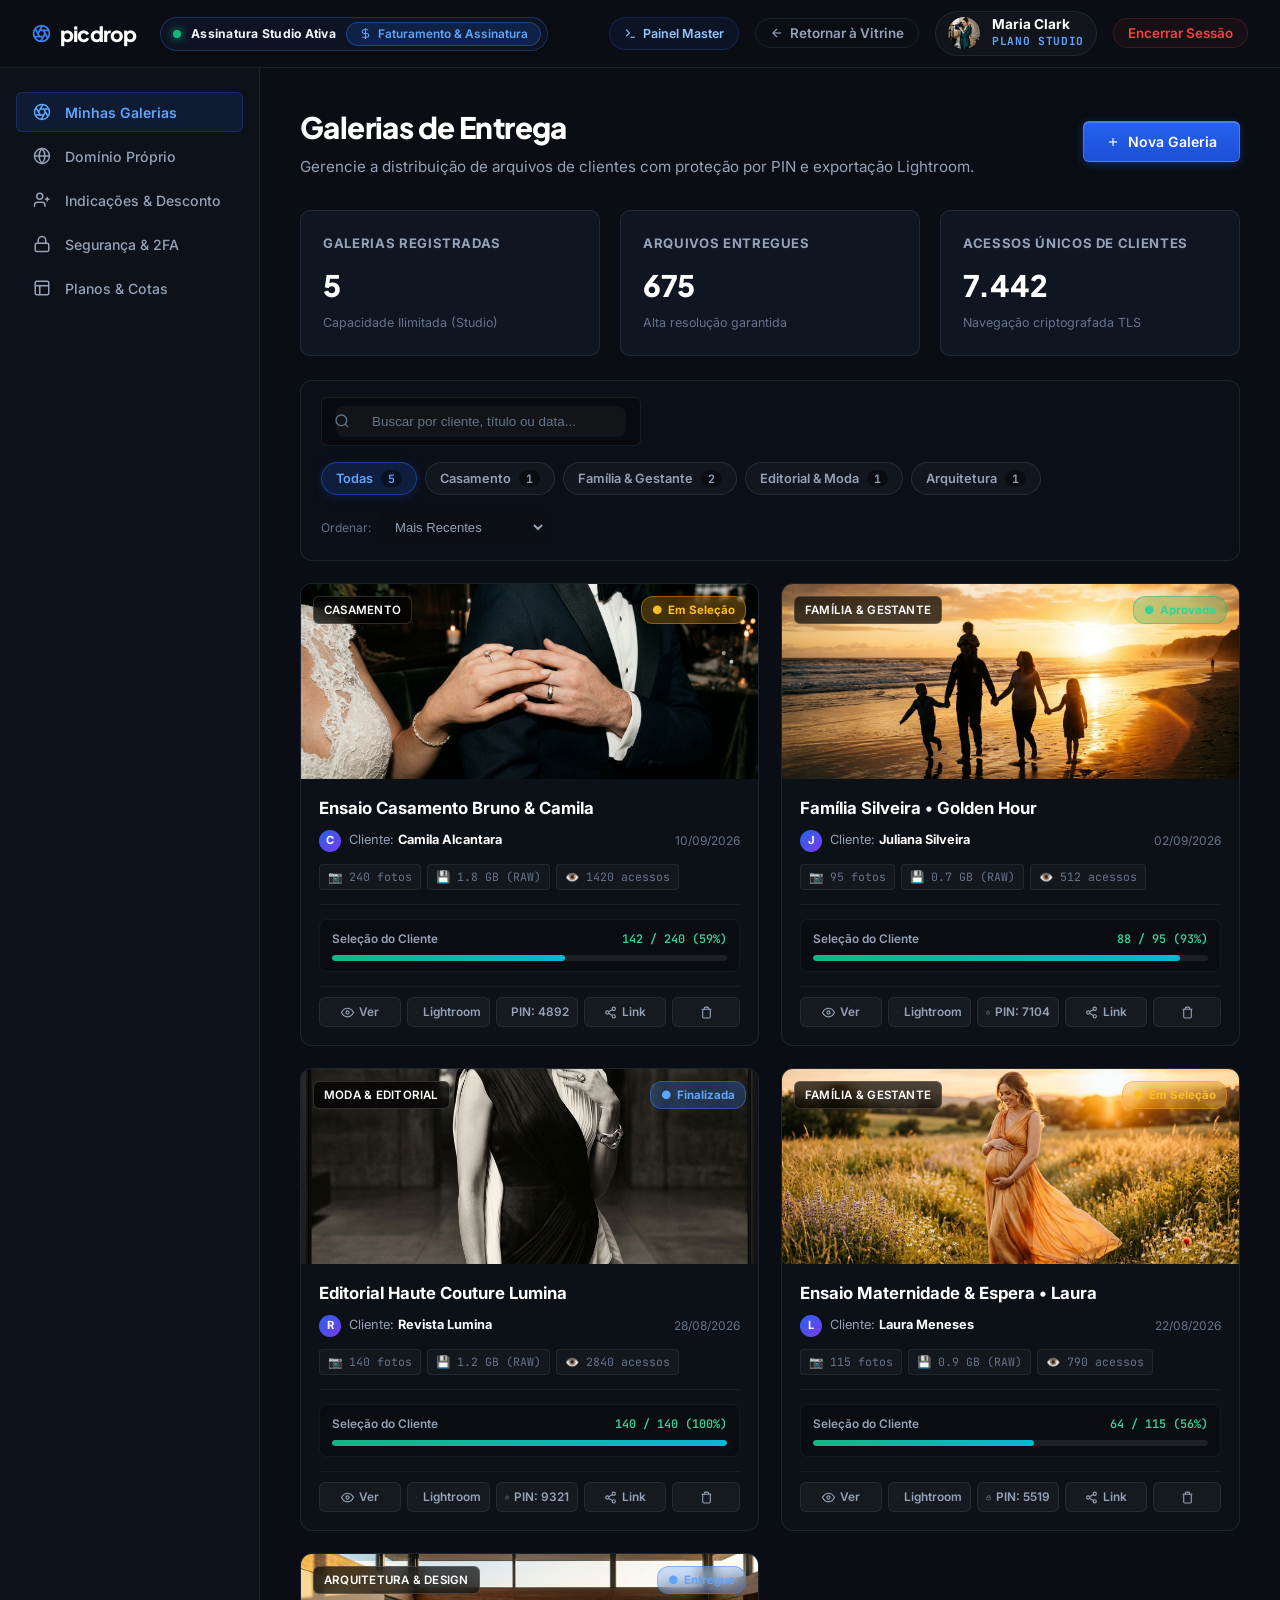
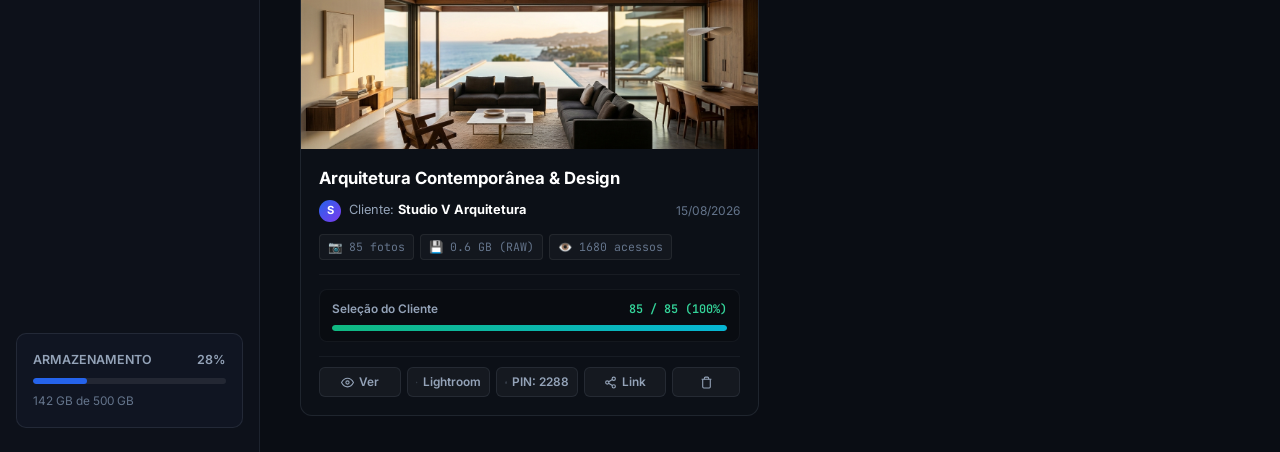
==== index.html @ 062eadd1 "feat: PicDrop SaaS - Plataforma de Entrega Fotográfica com Checkout e Faturamento" ====
<!DOCTYPE html>
<html lang="pt-BR">
<head>
  <meta charset="UTF-8" />
  <meta name="viewport" content="width=device-width, initial-scale=1.0" />
  <title>PicDrop — Plataforma Editorial para Fotógrafos Exigentes</title>
  <meta name="description" content="Infraestrutura digital de alto padrão para fotógrafos de casamento, moda, retrato e fine art. Galerias com entrega em alta definição e portfólio autoral." />
  
  <!-- CSS Stylesheets -->
  <link rel="stylesheet" href="css/style.css" />
  <link rel="stylesheet" href="css/dashboard.css" />
  <link rel="stylesheet" href="css/responsive.css" />
  
  <!-- App Isolation & Decoupling Script -->
  <script>
    if ('serviceWorker' in navigator) {
      navigator.serviceWorker.getRegistrations().then(function(regs) {
        for (var r of regs) r.unregister();
      });
    }
    if ('caches' in window) {
      caches.keys().then(function(keys) {
        for (var k of keys) caches.delete(k);
      });
    }
    try {
      for (var i = localStorage.length - 1; i >= 0; i--) {
        var key = localStorage.key(i);
        if (key && !key.startsWith('picdrop_')) {
          localStorage.removeItem(key);
        }
      }
    } catch(e) {}
  </script>
</head>
<body>

  <!-- ========================================================================
       1. LANDING PAGE VIEW
       ======================================================================== -->
  <div id="landing-view">

    <!-- Top Navigation -->
    <header class="site-header">
      <div class="header-container">
        <a href="#" class="brand-logo" id="header-brand-logo">
          <svg class="brand-logo-icon" viewBox="0 0 24 24" fill="none"><circle cx="12" cy="12" r="10"/><path d="m14.31 8 5.74 9.94M9.69 8h11.48M7.38 12l5.74-9.94M9.69 16 3.95 6.06M14.31 16H2.83M16.62 12l-5.74 9.94"/></svg>
          <span>picdrop</span>
        </a>

        <nav>
          <ul class="nav-links">
            <li><a href="#portfolio" class="nav-link">Portfólio</a></li>
            <li><a href="#galerias" class="nav-link">Galerias</a></li>
            <li><a href="#planos" class="nav-link">Planos & Assinaturas</a></li>
            <li><a href="#faq" class="nav-link">Suporte & FAQ</a></li>
          </ul>
        </nav>

        <div class="header-actions">
          <a href="showcase.html" class="btn-cta-secondary" style="font-size:0.82rem; padding:7px 14px;">
            Showcase Executivo
          </a>
          <button class="btn-cta-primary" id="btn-nav-go-dash" style="font-size:0.82rem; padding:8px 16px; display:inline-flex; align-items:center; gap:6px;">
            <svg width="14" height="14" viewBox="0 0 24 24" fill="none" stroke="currentColor" stroke-width="2"><circle cx="12" cy="12" r="10"/><path d="m14.31 8 5.74 9.94M9.69 8h11.48M7.38 12l5.74-9.94M9.69 16 3.95 6.06M14.31 16H2.83M16.62 12l-5.74 9.94"/></svg>
            <span>Minhas Galerias</span>
          </button>
          <button class="btn-login-nav btn-trigger-login" id="btn-nav-login">
            <span>Acessar Conta</span>
            <svg width="14" height="14" viewBox="0 0 24 24" fill="none" stroke="currentColor" stroke-width="2"><line x1="5" y1="12" x2="19" y2="12"/><polyline points="12 5 19 12 12 19"/></svg>
          </button>
        </div>

      </div>
    </header>

    <main>
      <!-- HERO SECTION -->
      <section class="hero-section">
        <div class="container">
          <div class="hero-grid">
            <div class="hero-content">
              <h1 class="hero-title">
                GALERIAS DE CLIENTES PARA FOTÓGRAFOS EXIGENTES
              </h1>

              <p class="hero-subtitle">
                Apresente seus ensaios e produções com sofisticação editorial. Entrega de imagens sem perda de resolução, seleção instantânea e privacidade rigorosa.
              </p>
              <div class="hero-actions">
                <button class="btn-cta-primary btn-trigger-register" data-plan="free">
                  <span>Criar Conta Gratuita</span>
                  <svg width="14" height="14" viewBox="0 0 24 24" fill="none" stroke="currentColor" stroke-width="2"><line x1="5" y1="12" x2="19" y2="12"/><polyline points="12 5 19 12 12 19"/></svg>
                </button>
                <a href="showcase.html" class="btn-cta-secondary">
                  <span>Explorar Recursos</span>
                </a>
              </div>
            </div>

            <div class="hero-mockup-wrapper">
              <div class="hero-mockup-card">
                <img src="assets/images/editorial_cover.jpg" alt="Portfólio Editorial Fine Art" class="hero-mockup-image" />
                <div class="hero-photographer-badge">
                  <span class="badge-name">MARIA CLARK</span>
                  <span class="badge-tagline">ATELIER • GALERIA EDITORIAL</span>
                </div>
              </div>
            </div>
          </div>
        </div>
      </section>

      <!-- PORTFÓLIO ELEGANTE -->
      <section class="section-split-showcase" id="portfolio">
        <div class="container">
          <div class="split-grid">
            <div>
              <h2 class="split-title">PORTFÓLIO ELEGANTE</h2>
              <p class="split-text">
                Construído para fotógrafos que exigem autoridade imediata. Vitrines personalizadas sem necessidade de linhas de código ou configurações técnicas complexas.
              </p>
              <button class="btn-cta-primary btn-trigger-register" data-plan="free">
                <span>Começar Agora</span>
                <svg width="14" height="14" viewBox="0 0 24 24" fill="none" stroke="currentColor" stroke-width="2"><line x1="5" y1="12" x2="19" y2="12"/><polyline points="12 5 19 12 12 19"/></svg>
              </button>

              <ul class="feature-checklist">
                <li class="feature-check-item">
                  <svg class="check-icon-svg" viewBox="0 0 24 24" fill="none"><polyline points="20 6 9 17 4 12"/></svg>
                  <span>Arquitetura visual limpa e focada no impacto da fotografia</span>
                </li>
                <li class="feature-check-item">
                  <svg class="check-icon-svg" viewBox="0 0 24 24" fill="none"><polyline points="20 6 9 17 4 12"/></svg>
                  <span>Calibração precisa de cores em telas de alta densidade (Retina/OLED)</span>
                </li>
                <li class="feature-check-item">
                  <svg class="check-icon-svg" viewBox="0 0 24 24" fill="none"><polyline points="20 6 9 17 4 12"/></svg>
                  <span>Publicação imediata em domínio próprio (.com.br / .com)</span>
                </li>
                <li class="feature-check-item">
                  <svg class="check-icon-svg" viewBox="0 0 24 24" fill="none"><polyline points="20 6 9 17 4 12"/></svg>
                  <span>Controle total sobre quais ensaios compõem a vitrine pública</span>
                </li>
              </ul>
            </div>

            <div>
              <div class="split-media-card">
                <img src="assets/images/portfolio_camera.jpg" alt="Fotógrafo com equipamento profissional" />
              </div>
            </div>
          </div>
        </div>
      </section>

      <!-- GALERIAS DE CLIENTES -->
      <section class="section-split-showcase" id="galerias" style="padding: 72px 0 40px 0;">
        <div class="container">
          <div style="display:flex; justify-content:space-between; align-items:flex-end; margin-bottom:28px; flex-wrap:wrap; gap:16px;">
            <div>
              <h2 class="split-title" style="margin-bottom:6px;">GALERIAS INTERATIVAS DE ENTREGA</h2>

              <p class="split-text" style="max-width:680px; margin-bottom:0;">
                Seus clientes selecionam com 1 clique, aprovam fotos para o álbum e baixam com proteção por PIN criptografado. Clique em qualquer ensaio abaixo para testar a vitrine real:
              </p>
            </div>
            <div style="display:flex; gap:12px;">
              <button type="button" class="btn-cta-primary" onclick="document.getElementById('btn-nav-go-dash')?.click();" style="padding:10px 20px;">
                <span>Gerenciar Minhas Galerias</span>
                <svg width="14" height="14" viewBox="0 0 24 24" fill="none" stroke="currentColor" stroke-width="2"><polyline points="9 18 15 12 9 6"/></svg>
              </button>
            </div>
          </div>

          <!-- INTERACTIVE LIVE GALLERIES SHOWCASE -->
          <div class="galleries-grid-display" id="landing-galleries-grid">
            <!-- Rendered dynamically by GalleriesModule -->
          </div>
        </div>
      </section>


      <!-- PICDROP. MUITO MAIS QUE UMA PLATAFORMA -->
      <section class="section-platform-grid">
        <div class="container">
          <div style="text-align:center; margin-bottom:50px;">
            <h2 style="font-family:var(--font-display); font-size:2.2rem; font-weight:800; text-transform:uppercase; letter-spacing:-0.03em; color:#fff;">
              PICDROP. MUITO MAIS QUE UMA PLATAFORMA
            </h2>
            <p style="font-size:1.05rem; color:var(--text-muted); margin-top:8px;">
              Projetado sob medida para as demandas reais de estúdios e fotógrafos independentes
            </p>
          </div>

          <div class="platform-cards-grid">
            <!-- 1 -->
            <div class="platform-feature-card">
              <svg class="feature-icon-svg" viewBox="0 0 24 24" fill="none"><polyline points="13 2 3 14 12 14 11 22 21 10 12 10 13 2"/></svg>
              <h3 class="feature-card-title">SELEÇÃO SIMPLES E RÁPIDA</h3>
              <p class="feature-card-desc">
                Permita que o cliente favorite e aprove as fotos do ensaio com apenas um clique, sem planilhas ou trocas intermináveis de mensagens.
              </p>
            </div>

            <!-- 2 -->
            <div class="platform-feature-card">
              <svg class="feature-icon-svg" viewBox="0 0 24 24" fill="none"><rect x="3" y="3" width="18" height="18" rx="2"/><circle cx="8.5" cy="8.5" r="1.5"/><polyline points="21 15 16 10 5 21"/></svg>
              <h3 class="feature-card-title">DOWNLOAD EM ALTA DEFINIÇÃO</h3>
              <p class="feature-card-desc">
                Entrega final com arquivos originais de alta fidelidade, garantindo a nitidez exata capturada pelo sensor da sua câmera.
              </p>
            </div>

            <!-- 3 -->
            <div class="platform-feature-card">
              <svg class="feature-icon-svg" viewBox="0 0 24 24" fill="none"><rect x="3" y="11" width="18" height="11" rx="2" ry="2"/><path d="M7 11V7a5 5 0 0 1 10 0v4"/></svg>
              <h3 class="feature-card-title">ACESSO PRIVADO POR SENHA</h3>
              <p class="feature-card-desc">
                Galerias criptografadas e protegidas individualmente por PIN, assegurando privacidade jurídica e sigilo contratual.
              </p>
            </div>

            <!-- 4 -->
            <div class="platform-feature-card">
              <svg class="feature-icon-svg" viewBox="0 0 24 24" fill="none"><path d="M20 21v-2a4 4 0 0 0-4-4H8a4 4 0 0 0-4 4v2"/><circle cx="12" cy="7" r="4"/></svg>
              <h3 class="feature-card-title">PERFIL PROFISSIONAL EXCLUSIVO</h3>
              <p class="feature-card-desc">
                Sua marca em destaque com logotipo, biografia, links contratuais e botões de contato integrados à experiência de entrega.
              </p>
            </div>

            <!-- 5 -->
            <div class="platform-feature-card">
              <svg class="feature-icon-svg" viewBox="0 0 24 24" fill="none"><rect x="5" y="2" width="14" height="20" rx="2" ry="2"/><line x1="12" y1="18" x2="12.01" y2="18"/></svg>
              <h3 class="feature-card-title">EXPERIÊNCIA 100% RESPONSIVA</h3>
              <p class="feature-card-desc">
                Fluidez absoluta no iPhone, Android, iPad e computadores desktop. Os noivos e clientes navegam sem engasgos ou travamentos.
              </p>
            </div>

            <!-- 6 -->
            <div class="platform-feature-card">
              <svg class="feature-icon-svg" viewBox="0 0 24 24" fill="none"><polygon points="12 2 2 7 12 12 22 7 12 2"/><polyline points="2 17 12 22 22 17"/><polyline points="2 12 12 17 22 12"/></svg>
              <h3 class="feature-card-title">ENTREGA ÁGIL E SEM LIMITES</h3>
              <p class="feature-card-desc">
                Publique ensaios inteiros em minutos e compartilhe um link elegante, eliminando a dependência de pendrives ou links frios de nuvem.
              </p>
            </div>
          </div>
        </div>
      </section>

      <!-- POR QUE NÓS -->
      <section class="section-why-us">
        <div class="container">
          <div class="why-us-card">
            <div>
              <div class="why-us-badge">POSICIONAMENTO DE MERCADO</div>
              <h2 class="why-us-heading">MAIOR VALOR PERCEBIDO PELO CLIENTE</h2>
              <p class="why-us-text">
                Substitua links genéricos e despersonalizados por uma galeria editorial que valida o valor do seu trabalho e justifica orçamentos mais elevados.
              </p>
            </div>
            <div class="why-us-arrow-btn">
              <svg width="20" height="20" viewBox="0 0 24 24" fill="none" stroke="currentColor" stroke-width="2"><polyline points="9 18 15 12 9 6"/></svg>
            </div>
          </div>
        </div>
      </section>

      <!-- QUEM ESTÁ CONOSCO? -->
      <section class="section-testimonials">
        <div class="container">
          <div style="text-align:center; margin-bottom:48px;">
            <h2 style="font-family:var(--font-display); font-size:2.1rem; font-weight:800; text-transform:uppercase; letter-spacing:-0.03em; color:#fff;">
              QUEM ESTÁ CONOSCO?
            </h2>
          </div>

          <div class="testimonials-grid">
            <div class="photographer-card">
              <div class="photographer-avatar-wrap">
                <img src="assets/images/matheus_dahsan.jpg" alt="Fotógrafo Matheus Dahsan" />
              </div>
              <h3 class="photographer-name">MATHEUS DAHSAN</h3>
              <p class="photographer-quote">
                "A PicDrop profissionalizou a entrega dos meus trabalhos. A aprovação de fotos pelos noivos se tornou 10 vezes mais rápida e sem ruídos contratuais."
              </p>
            </div>

            <div class="photographer-card">
              <div class="photographer-avatar-wrap">
                <img src="assets/images/roberto_melo.jpg" alt="Fotógrafo Roberto Melo" />
              </div>
              <h3 class="photographer-name">ROBERTO MELO</h3>
              <p class="photographer-quote">
                "O design minimalista valoriza cada detalhe das minhas fotografias autorais. A percepção de valor dos meus clientes subiu imediatamente."
              </p>
            </div>
          </div>
        </div>
      </section>

      <!-- CAROUSEL: GALERIAS PARA TODO FOTÓGRAFO -->
      <section class="section-carousel-categories">
        <div class="container">
          <div style="text-align:center;">
            <h2 style="font-family:var(--font-display); font-size:2.1rem; font-weight:800; text-transform:uppercase; letter-spacing:-0.03em; color:#fff;">
              GALERIAS DE CLIENTES PARA TODO FOTÓGRAFO
            </h2>
          </div>

          <div class="carousel-container">
            <div class="carousel-display-card">
              <img id="carousel-slide-img" src="assets/images/family_sunset.jpg" alt="Família & Gestantes" />
              <div class="carousel-caption-overlay">
                <div class="carousel-category-title" id="carousel-slide-title">FAMÍLIA & GESTANTES</div>
              </div>
            </div>

            <div class="carousel-controls">
              <button class="carousel-arrow-btn" id="carousel-btn-prev" aria-label="Anterior">
                <svg width="18" height="18" viewBox="0 0 24 24" fill="none" stroke="currentColor" stroke-width="2"><polyline points="15 18 9 12 15 6"/></svg>
              </button>
              <span class="carousel-counter" id="carousel-counter-text">1/7</span>
              <button class="carousel-arrow-btn" id="carousel-btn-next" aria-label="Próximo">
                <svg width="18" height="18" viewBox="0 0 24 24" fill="none" stroke="currentColor" stroke-width="2"><polyline points="9 18 15 12 9 6"/></svg>
              </button>
            </div>
          </div>
        </div>
      </section>

      <!-- PLANOS & PREÇOS -->
      <section class="section-pricing" id="planos">
        <div class="container">
          <div style="text-align:center; margin-bottom:40px;">
            <h2 style="font-family:var(--font-display); font-size:2.2rem; font-weight:800; letter-spacing:-0.03em; text-transform:uppercase; color:#fff;">
              PLANOS & ASSINATURAS
            </h2>
            <p style="font-size:1rem; color:var(--text-muted); margin-top:8px;">
              Desconto de 35% na liquidação anual. Opções flexíveis para fotógrafos e estúdios consolidados.
            </p>
          </div>

          <div class="pricing-billing-switch-wrapper">
            <div class="billing-toggle-container">
              <button class="billing-toggle-btn active" id="btn-billing-monthly">Mensalidade Regular</button>
              <button class="billing-toggle-btn" id="btn-billing-yearly">Anual (-35%)</button>
            </div>
          </div>

          <div class="pricing-cards-grid">
            <!-- FREE -->
            <div class="pricing-card">
              <div class="pricing-plan-title">GALERIAS GRATUITAS</div>
              <div class="pricing-plan-price-row">
                <div class="price-amount">R$ 0</div>
              </div>

              <ul class="pricing-features-list">
                <li class="pricing-feature-item">
                  <svg class="check-icon-svg" viewBox="0 0 24 24" fill="none"><polyline points="20 6 9 17 4 12"/></svg>
                  <span>Até 5 galerias ativas</span>
                </li>
                <li class="pricing-feature-item">
                  <svg class="check-icon-svg" viewBox="0 0 24 24" fill="none"><polyline points="20 6 9 17 4 12"/></svg>
                  <span>5 GB de armazenamento em nuvem</span>
                </li>
                <li class="pricing-feature-item">
                  <svg class="check-icon-svg" viewBox="0 0 24 24" fill="none"><polyline points="20 6 9 17 4 12"/></svg>
                  <span>Entrega de fotos e vídeos</span>
                </li>
                <li class="pricing-feature-item">
                  <svg class="check-icon-svg" viewBox="0 0 24 24" fill="none"><polyline points="20 6 9 17 4 12"/></svg>
                  <span>Seleção de favoritos pelos clientes</span>
                </li>
              </ul>

              <button class="btn-pricing-action btn-trigger-register" data-plan="free">
                Ativar Conta Gratuita
              </button>
            </div>

            <!-- PRO -->
            <div class="pricing-card featured">
              <div class="pricing-pill-badge">MAIS POPULAR</div>
              <div class="pricing-plan-title">GALERIAS PRO</div>
              <div class="pricing-plan-price-row">
                <span class="price-currency">R$</span>
                <span class="price-amount" id="price-val-pro">54,90</span>
                <span class="price-period" id="period-val-pro">/ mês</span>
              </div>

              <ul class="pricing-features-list">
                <li class="pricing-feature-item">
                  <svg class="check-icon-svg" viewBox="0 0 24 24" fill="none"><polyline points="20 6 9 17 4 12"/></svg>
                  <span>100 GB de armazenamento de alta velocidade</span>
                </li>
                <li class="pricing-feature-item">
                  <svg class="check-icon-svg" viewBox="0 0 24 24" fill="none"><polyline points="20 6 9 17 4 12"/></svg>
                  <span>Galerias de clientes ilimitadas</span>
                </li>
                <li class="pricing-feature-item">
                  <svg class="check-icon-svg" viewBox="0 0 24 24" fill="none"><polyline points="20 6 9 17 4 12"/></svg>
                  <span>Exportação para Lightroom & PIN seguro</span>
                </li>
                <li class="pricing-feature-item">
                  <svg class="check-icon-svg" viewBox="0 0 24 24" fill="none"><polyline points="20 6 9 17 4 12"/></svg>
                  <span>Venda de fotos adicionais integrada</span>
                </li>
                <li class="pricing-feature-item">
                  <svg class="check-icon-svg" viewBox="0 0 24 24" fill="none"><polyline points="20 6 9 17 4 12"/></svg>
                  <span>Indexação e reconhecimento facial</span>
                </li>
              </ul>

              <button class="btn-pricing-action" data-plan="pro" onclick="PlansModule.openCheckoutModal('pro')">
                Assinar Plano Pro
              </button>
            </div>

            <!-- STUDIO -->
            <div class="pricing-card">
              <div class="pricing-pill-badge">O MELHOR PLANO</div>
              <div class="pricing-plan-title">SITE + GALERIAS STUDIO</div>
              <div class="pricing-plan-price-row">
                <span class="price-currency">R$</span>
                <span class="price-amount" id="price-val-studio">89,90</span>
                <span class="price-period" id="period-val-studio">/ mês</span>
              </div>

              <ul class="pricing-features-list">
                <li class="pricing-feature-item">
                  <svg class="check-icon-svg" viewBox="0 0 24 24" fill="none"><polyline points="20 6 9 17 4 12"/></svg>
                  <span>500 GB de capacidade dedicada</span>
                </li>
                <li class="pricing-feature-item">
                  <svg class="check-icon-svg" viewBox="0 0 24 24" fill="none"><polyline points="20 6 9 17 4 12"/></svg>
                  <span>Domínio próprio incluso (seusite.com.br)</span>
                </li>
                <li class="pricing-feature-item">
                  <svg class="check-icon-svg" viewBox="0 0 24 24" fill="none"><polyline points="20 6 9 17 4 12"/></svg>
                  <span>Otimização de SEO Google e ferramentas IA</span>
                </li>
                <li class="pricing-feature-item">
                  <svg class="check-icon-svg" viewBox="0 0 24 24" fill="none"><polyline points="20 6 9 17 4 12"/></svg>
                  <span>Blog pessoal e portfólio editorial completo</span>
                </li>
              </ul>

              <button class="btn-pricing-action" data-plan="studio" onclick="PlansModule.openCheckoutModal('studio')">
                Assinar Plano Studio
              </button>
            </div>
          </div>
        </div>
      </section>

      <!-- PERGUNTAS FREQUENTES (FAQ) -->
      <section class="section-faq" id="faq">
        <div class="container">
          <div style="text-align:center;">
            <h2 style="font-family:var(--font-display); font-size:2.1rem; font-weight:800; text-transform:uppercase; letter-spacing:-0.03em; color:#fff;">
              PERGUNTAS FREQUENTES
            </h2>
          </div>

          <div class="faq-accordion-list">
            <div class="faq-item">
              <button class="faq-question-btn">
                <span>Por que um fotógrafo precisa ter um site próprio?</span>
                <span class="faq-toggle-icon">+</span>
              </button>
              <div class="faq-answer">
                Um endereço autônomo estabelece autoridade profissional inquestionável. Ao contrário das redes sociais onde os algoritmos controlam a distribuição e comprimem as imagens, no PicDrop seu trabalho é apreciado com fidelidade cromática e exclusividade contratual.
              </div>
            </div>

            <div class="faq-item">
              <button class="faq-question-btn">
                <span>Por que as galerias do PicDrop superam serviços genéricos de nuvem?</span>
                <span class="faq-toggle-icon">+</span>
              </button>
              <div class="faq-answer">
                Pastas genéricas de nuvem oferecem uma experiência fria de arquivos. O PicDrop entrega uma experiência sensorial de vitrine com curadoria, integração direta com Adobe Lightroom, proteção por PIN e download seletivo em alta resolução.
              </div>
            </div>

            <div class="faq-item">
              <button class="faq-question-btn">
                <span>Consigo criar e publicar meu site sem saber programação?</span>
                <span class="faq-toggle-icon">+</span>
              </button>
              <div class="faq-answer">
                Sim, integralmente. O PicDrop foi arquitetado para ser configurado de forma visual em poucos minutos. Você organiza suas galerias, seleciona os parâmetros de entrega e publica sem tocar em código.
              </div>
            </div>

            <div class="faq-item">
              <button class="faq-question-btn">
                <span>Sou fotógrafo iniciante, qual plano é indicado?</span>
                <span class="faq-toggle-icon">+</span>
              </button>
              <div class="faq-answer">
                Recomendamos iniciar pela modalidade Gratuita para entregar seus primeiros trabalhos. Conforme seu volume de contratos se expandir, a transição para os planos Pro ou Studio ocorre de maneira instantânea.
              </div>
            </div>

            <div class="faq-item">
              <button class="faq-question-btn">
                <span>Como funciona o suporte técnico em caso de dúvidas?</span>
                <span class="faq-toggle-icon">+</span>
              </button>
              <div class="faq-answer">
                Oferecemos atendimento prioritário por e-mail e canais dedicados para garantir que nenhuma entrega de trabalho aos seus clientes sofra interrupções.
              </div>
            </div>
          </div>
        </div>
      </section>

      <!-- EXPERIMENTE O PICDROP HOJE -->
      <section style="padding:100px 0; border-top:1px solid var(--border-subtle); text-align:center;">
        <div class="container">
          <div style="max-width:700px; margin:0 auto;">
            <h2 style="font-family:var(--font-display); font-size:2.8rem; font-weight:800; letter-spacing:-0.04em; text-transform:uppercase; color:#fff; margin-bottom:16px;">
              EXPERIMENTE O PICDROP HOJE
            </h2>
            <p style="font-size:1.1rem; color:var(--text-muted); line-height:1.6; margin-bottom:32px;">
              Eleve o padrão de apresentação dos seus ensaios, encante seus clientes e maximize o faturamento do seu estúdio.
            </p>
            <button class="btn-cta-primary btn-trigger-register" data-plan="free" style="padding:15px 32px; font-size:0.95rem;">
              <span>Criar Portfólio Gratuito</span>
              <svg width="14" height="14" viewBox="0 0 24 24" fill="none" stroke="currentColor" stroke-width="2"><line x1="5" y1="12" x2="19" y2="12"/><polyline points="12 5 19 12 12 19"/></svg>
            </button>
          </div>
        </div>
      </section>
    </main>

    <!-- FOOTER -->
    <footer class="site-footer">
      <div class="container">
        <div class="footer-top-grid">
          <div>
            <div class="brand-logo" style="margin-bottom:14px;">
              <svg class="brand-logo-icon" viewBox="0 0 24 24" fill="none"><circle cx="12" cy="12" r="10"/><path d="m14.31 8 5.74 9.94M9.69 8h11.48M7.38 12l5.74-9.94M9.69 16 3.95 6.06M14.31 16H2.83M16.62 12l-5.74 9.94"/></svg>
              <span>picdrop</span>
            </div>
            <p style="color:var(--text-muted); font-size:0.9rem; max-width:360px; line-height:1.6;">
              Criador de sites e galerias de clientes para fotógrafos que operam no mais alto padrão de exigência.
            </p>
          </div>

          <div>
            <div class="footer-column-title">PLATAFORMA</div>
            <ul class="footer-link-list">
              <li><a href="#portfolio">Criador de Portfólios</a></li>
              <li><a href="#galerias">Galerias Privadas</a></li>
              <li><a href="#planos">Tabela de Preços</a></li>
              <li><a href="showcase.html">Console Técnico</a></li>
            </ul>
          </div>

          <div>
            <div class="footer-column-title">SUPORTE</div>
            <ul class="footer-link-list">
              <li style="color:var(--text-pure); font-size:0.85rem; font-family:var(--font-mono);">suporte.picdrop@gmail.com</li>
              <li><a href="#" class="btn-trigger-login">Acesso ao Painel</a></li>
              <li><a href="#faq">Central de Ajuda</a></li>
            </ul>
          </div>
        </div>

        <div class="footer-bottom-bar">
          <div>© 2026 PicDrop Inc. Todos os direitos reservados.</div>
          <div style="font-family:var(--font-mono); font-size:0.75rem;">PADRÃO SOBERANO DE FOTOGRAFIA DIGITAL</div>
        </div>
      </div>
    </footer>

  </div>

  <!-- ========================================================================
       2. DASHBOARD VIEW (ÁREA DO FOTÓGRAFO)
       ======================================================================== -->
  <div id="dashboard-view">
    <header class="dash-topbar">
      <div class="dash-brand-wrap">
        <a href="#" class="brand-logo" style="font-size:1.3rem;">
          <svg class="brand-logo-icon" viewBox="0 0 24 24" fill="none"><circle cx="12" cy="12" r="10"/><path d="m14.31 8 5.74 9.94M9.69 8h11.48M7.38 12l5.74-9.94M9.69 16 3.95 6.06M14.31 16H2.83M16.62 12l-5.74 9.94"/></svg>
          <span>picdrop</span>
        </a>
        
        <!-- Commercial Active Subscription Status Badge -->
        <div class="dash-subscription-pill" id="dash-subscription-pill">
          <span class="sub-status-dot"></span>
          <span class="sub-status-text" id="topbar-plan-label">Assinatura Studio Ativa</span>
          <button type="button" class="btn-manage-sub" onclick="PlansModule.openBillingPortal()" title="Gerenciar faturas, cartão e plano">
            <svg width="13" height="13" viewBox="0 0 24 24" fill="none" stroke="currentColor" stroke-width="2"><path d="M12 2v20M17 5H9.5a3.5 3.5 0 0 0 0 7h5a3.5 3.5 0 0 1 0 7H6"/></svg>
            <span>Faturamento &amp; Assinatura</span>
          </button>
        </div>
      </div>

      <div class="dash-user-controls">
        <a href="showcase.html" target="_blank" class="btn-back-site" style="text-decoration:none; display:inline-flex; align-items:center; gap:6px; background:rgba(37,99,235,0.08); color:#93c5fd; border:1px solid rgba(37,99,235,0.22); font-size:0.78rem;" title="Acessar ambiente administrativo de governança">
          <svg width="13" height="13" viewBox="0 0 24 24" fill="none" stroke="currentColor" stroke-width="2"><polyline points="4 17 10 11 4 5"/><line x1="12" y1="19" x2="20" y2="19"/></svg>
          <span>Painel Master</span>
        </a>

        <button class="btn-back-site" id="btn-back-landing">
          <svg width="14" height="14" viewBox="0 0 24 24" fill="none" stroke="currentColor" stroke-width="2"><line x1="19" y1="12" x2="5" y2="12"/><polyline points="12 19 5 12 12 5"/></svg>
          <span>Retornar à Vitrine</span>
        </button>

        <div class="dash-user-profile">
          <img src="assets/images/maria_clark.jpg" alt="Avatar" class="user-avatar-sm" id="dash-user-avatar" />
          <div class="user-info-text">
            <span class="user-name-title" id="dash-user-name">Maria Clark</span>
            <span class="user-badge-plan" id="user-plan-badge">Plano Studio</span>
          </div>
        </div>

        <button class="btn-logout" id="btn-dash-logout">Encerrar Sessão</button>
      </div>
    </header>

    <div class="dash-layout">
      <aside class="dash-sidebar">
        <button class="dash-nav-item active" data-pane="galleries">
          <svg class="dash-nav-icon" width="18" height="18" viewBox="0 0 24 24" fill="none" stroke="currentColor" stroke-width="2"><circle cx="12" cy="12" r="10"/><path d="m14.31 8 5.74 9.94M9.69 8h11.48M7.38 12l5.74-9.94M9.69 16 3.95 6.06M14.31 16H2.83M16.62 12l-5.74 9.94"/></svg>
          <span>Minhas Galerias</span>
        </button>

        <button class="dash-nav-item" data-pane="domains">
          <svg class="dash-nav-icon" width="18" height="18" viewBox="0 0 24 24" fill="none" stroke="currentColor" stroke-width="2"><circle cx="12" cy="12" r="10"/><line x1="2" y1="12" x2="22" y2="12"/><path d="M12 2a15.3 15.3 0 0 1 4 10 15.3 15.3 0 0 1-4 10 15.3 15.3 0 0 1-4-10 15.3 15.3 0 0 1 4-10z"/></svg>
          <span>Domínio Próprio</span>
        </button>

        <button class="dash-nav-item" data-pane="referral">
          <svg class="dash-nav-icon" width="18" height="18" viewBox="0 0 24 24" fill="none" stroke="currentColor" stroke-width="2"><path d="M16 21v-2a4 4 0 0 0-4-4H6a4 4 0 0 0-4 4v2"/><circle cx="9" cy="7" r="4"/><line x1="19" y1="8" x2="19" y2="14"/><line x1="22" y1="11" x2="16" y2="11"/></svg>
          <span>Indicações & Desconto</span>
        </button>

        <button class="dash-nav-item" data-pane="security">
          <svg class="dash-nav-icon" width="18" height="18" viewBox="0 0 24 24" fill="none" stroke="currentColor" stroke-width="2"><rect x="3" y="11" width="18" height="11" rx="2" ry="2"/><path d="M7 11V7a5 5 0 0 1 10 0v4"/></svg>
          <span>Segurança & 2FA</span>
        </button>

        <button class="dash-nav-item" data-pane="plans">
          <svg class="dash-nav-icon" width="18" height="18" viewBox="0 0 24 24" fill="none" stroke="currentColor" stroke-width="2"><rect x="3" y="3" width="18" height="18" rx="2"/><line x1="3" y1="9" x2="21" y2="9"/><line x1="9" y1="21" x2="9" y2="9"/></svg>
          <span>Planos & Cotas</span>
        </button>

        <div class="sidebar-quota-box">
          <div class="quota-header">
            <span>ARMAZENAMENTO</span>
            <span id="quota-sidebar-pct">28%</span>
          </div>
          <div class="quota-progress-bar">
            <div class="quota-fill" id="sidebar-quota-fill" style="width: 28%;"></div>
          </div>
          <div class="quota-subtext" id="sidebar-quota-text">142 GB de 500 GB</div>
        </div>
      </aside>

      <main class="dash-main">
        <!-- PANE 1: GALERIAS -->
        <section class="dash-section-pane active" id="pane-galleries">
          <div class="pane-header">
            <div>
              <h1 class="pane-title">Galerias de Entrega</h1>
              <p class="pane-description">Gerencie a distribuição de arquivos de clientes com proteção por PIN e exportação Lightroom.</p>
            </div>
            <button class="btn-cta-primary" id="btn-new-gallery">
              <svg width="14" height="14" viewBox="0 0 24 24" fill="none" stroke="currentColor" stroke-width="2"><line x1="12" y1="5" x2="12" y2="19"/><line x1="5" y1="12" x2="19" y2="12"/></svg>
              <span>Nova Galeria</span>
            </button>
          </div>

          <div class="galleries-stats-row">
            <div class="stat-card">
              <div class="stat-title">Galerias Registradas</div>
              <div class="stat-val" id="stat-galleries-count">5</div>
              <div class="stat-limit-text" id="quota-galleries-max">Ilimitadas no Studio</div>
            </div>

            <div class="stat-card">
              <div class="stat-title">Arquivos Entregues</div>
              <div class="stat-val">675</div>
              <div class="stat-limit-text">Alta resolução garantida</div>
            </div>

            <div class="stat-card">
              <div class="stat-title">Acessos Únicos de Clientes</div>
              <div class="stat-val">7.442</div>
              <div class="stat-limit-text">Navegação criptografada TLS</div>
            </div>
          </div>

          <!-- INTERACTIVE GALLERIES TOOLBAR -->
          <div class="galleries-toolbar">
            <div class="galleries-search-box">
              <svg class="galleries-search-icon" width="16" height="16" viewBox="0 0 24 24" fill="none" stroke="currentColor" stroke-width="2"><circle cx="11" cy="11" r="8"/><line x1="21" y1="21" x2="16.65" y2="16.65"/></svg>
              <input type="text" id="gal-search-input" class="galleries-search-input" placeholder="Buscar por cliente, título ou data..." oninput="GalleriesModule.search(this.value)" />
            </div>

            <div class="galleries-category-pills">
              <button type="button" class="gal-cat-pill active" data-cat="all" onclick="GalleriesModule.filterByCategory('all')">
                <span>Todas</span>
                <span class="cat-count-badge" id="cat-count-all">5</span>
              </button>
              <button type="button" class="gal-cat-pill" data-cat="casamento" onclick="GalleriesModule.filterByCategory('casamento')">
                <span>Casamento</span>
                <span class="cat-count-badge" id="cat-count-casamento">1</span>
              </button>
              <button type="button" class="gal-cat-pill" data-cat="familia" onclick="GalleriesModule.filterByCategory('familia')">
                <span>Família &amp; Gestante</span>
                <span class="cat-count-badge" id="cat-count-familia">2</span>
              </button>
              <button type="button" class="gal-cat-pill" data-cat="editorial" onclick="GalleriesModule.filterByCategory('editorial')">
                <span>Editorial &amp; Moda</span>
                <span class="cat-count-badge" id="cat-count-editorial">1</span>
              </button>
              <button type="button" class="gal-cat-pill" data-cat="arquitetura" onclick="GalleriesModule.filterByCategory('arquitetura')">
                <span>Arquitetura</span>
                <span class="cat-count-badge" id="cat-count-arquitetura">1</span>
              </button>
            </div>

            <div style="display:flex; align-items:center; gap:8px;">
              <span style="font-size:0.75rem; color:var(--text-dimmed);">Ordenar:</span>
              <select class="galleries-sort-select" onchange="GalleriesModule.sort(this.value)">
                <option value="recent">Mais Recentes</option>
                <option value="photos">Mais Fotos</option>
                <option value="selection">% Seleção Aprovada</option>
              </select>
            </div>
          </div>

          <div class="galleries-grid-display" id="galleries-grid-display">
            <!-- Rendered by galleries.js -->
          </div>
        </section>


        <!-- PANE 2: DOMÍNIO -->
        <section class="dash-section-pane" id="pane-domains">
          <div class="pane-header">
            <div>
              <h1 class="pane-title">Domínio Próprio do Fotógrafo</h1>
              <p class="pane-description">Conecte um endereço autônomo ao seu portfólio PicDrop com certificado SSL Let's Encrypt.</p>
            </div>
          </div>

          <div id="domain-plan-lock-notice" style="display:none; background:rgba(255,255,255,0.04); border:1px solid var(--border-medium); padding:20px; border-radius:var(--radius-sm); margin-bottom:24px;">
            <div style="display:flex; align-items:center; justify-content:space-between;">
              <div>
                <strong style="color:#ffffff;">Recurso Exclusivo do Plano Studio</strong>
                <p style="font-size:0.88rem; color:var(--text-muted); margin-top:4px;">
                  Faça o upgrade para o <strong>Plano Studio</strong> para registrar e conectar seu domínio autônomo com SSL incluso.
                </p>
              </div>
              <button class="btn-cta-primary" onclick="PlansModule.setPlan('studio');" style="padding:8px 18px;">
                Upgrade para Studio
              </button>
            </div>
          </div>

          <div id="domain-actions-container">
            <div class="domain-active-status-card">
              <div>
                <div style="font-size:0.75rem; text-transform:uppercase; letter-spacing:0.08em; color:var(--text-dimmed); margin-bottom:4px;">
                  Domínio Primário Conectado
                </div>
                <div style="display:flex; align-items:center; gap:12px;">
                  <span class="status-indicator-dot"></span>
                  <a href="#" target="_blank" id="active-domain-link" style="font-family:var(--font-sans); font-size:1.35rem; font-weight:700; color:#fff;">
                    https://mariaclarkfoto.com.br
                  </a>
                </div>
              </div>

              <div style="display:flex; gap:18px; font-family:var(--font-mono); font-size:0.82rem;">
                <div id="ssl-status-indicator">
                  <span style="color:#10b981;">TLS 1.3 • CERTIFICADO SSL ATIVO</span>
                </div>
                <div id="dns-status-indicator">
                  <span style="color:#10b981;">DNS PROPAGADO</span>
                </div>
              </div>
            </div>

            <div class="domain-banner-box">
              <h2 style="font-size:1.25rem; font-weight:700; margin-bottom:6px;">
                Registrar Novo Domínio Autônomo
              </h2>
              <p style="color:var(--text-muted); font-size:0.9rem; margin-bottom:16px;">
                Consulte a disponibilidade do seu estúdio ou nome artístico. O apontamento DNS e provisionamento SSL são automáticos.
              </p>

              <div class="domain-search-box">
                <input type="text" id="domain-search-input" class="domain-search-input" placeholder="Informe a marca desejada..." value="mariaclark" />
                <button class="btn-cta-primary" id="btn-search-domain" style="padding:9px 20px; font-size:0.85rem;">
                  Consultar Registro
                </button>
              </div>

              <div class="domain-results-grid" id="domain-results-grid"></div>
            </div>
          </div>
        </section>

        <!-- PANE 3: REFERRAL -->
        <section class="dash-section-pane" id="pane-referral">
          <div class="pane-header">
            <div>
              <h1 class="pane-title">Programa de Indicação & Créditos</h1>
              <p class="pane-description">Cada novo fotógrafo ativo converte R$ 20,00 de desconto deduzido na sua próxima mensalidade.</p>
            </div>
            <button class="btn-cta-secondary" id="btn-simulate-referral" style="font-size:0.82rem;">
              Simular Novo Indicado
            </button>
          </div>

          <div class="referral-hero-card">
            <h2 style="font-size:1.15rem; font-weight:700; color:#fff; margin-bottom:4px;">
              Link de Rastreamento de Afiliação
            </h2>
            <div class="referral-link-input-group">
              <input type="text" id="referral-link-input" class="referral-link-text" value="https://picdrop.me/r/MARIACLARK20" readonly />
              <button class="btn-cta-primary" id="btn-copy-referral" style="padding:8px 16px; font-size:0.82rem;">
                Copiar Link
              </button>
            </div>

            <div style="display:grid; grid-template-columns:repeat(4, 1fr); gap:16px; margin-top:20px;">
              <div style="background:var(--bg-black); border:1px solid var(--border-subtle); padding:14px; border-radius:var(--radius-sm);">
                <div style="font-size:0.68rem; color:var(--text-dimmed); font-weight:700; text-transform:uppercase;">Cliques no Link</div>
                <div style="font-size:1.4rem; font-weight:700; color:#fff; font-family:var(--font-mono); margin-top:2px;" id="ref-clicks-count">48</div>
              </div>
              <div style="background:var(--bg-black); border:1px solid var(--border-subtle); padding:14px; border-radius:var(--radius-sm);">
                <div style="font-size:0.68rem; color:var(--text-dimmed); font-weight:700; text-transform:uppercase;">Cadastros Registrados</div>
                <div style="font-size:1.4rem; font-weight:700; color:#fff; font-family:var(--font-mono); margin-top:2px;" id="ref-registered-count">6</div>
              </div>
              <div style="background:var(--bg-black); border:1px solid var(--border-subtle); padding:14px; border-radius:var(--radius-sm);">
                <div style="font-size:0.68rem; color:var(--text-dimmed); font-weight:700; text-transform:uppercase;">Assinaturas Ativas</div>
                <div style="font-size:1.4rem; font-weight:700; color:#10b981; font-family:var(--font-mono); margin-top:2px;" id="ref-active-count">2</div>
              </div>
              <div style="background:var(--bg-black); border:1px solid var(--border-subtle); padding:14px; border-radius:var(--radius-sm);">
                <div style="font-size:0.68rem; color:var(--text-dimmed); font-weight:700; text-transform:uppercase;">Crédito Acumulado</div>
                <div style="font-size:1.4rem; font-weight:700; color:#fff; font-family:var(--font-mono); margin-top:2px;" id="ref-total-credit">R$ 40,00</div>
              </div>
            </div>
          </div>

          <div class="next-invoice-card">
            <h3 style="font-size:1.1rem; font-weight:700; margin-bottom:16px;">
              Extrato Conciliado da Próxima Cobrança
            </h3>

            <div class="invoice-item-row">
              <span id="invoice-plan-name">Assinatura Mensal • Plano Studio</span>
              <span id="invoice-base-price" style="font-family:var(--font-mono);">R$ 89,90</span>
            </div>

            <div class="invoice-item-row discount" id="invoice-discount-row">
              <span style="color:#10b981;">Crédito Conquistado por Indicações Ativas</span>
              <span id="invoice-discount-val" style="font-family:var(--font-mono); color:#10b981;">- R$ 40,00</span>
            </div>

            <div class="invoice-total-row">
              <span>Valor Líquido da Fatura:</span>
              <span id="invoice-total-val" style="color:#10b981; font-family:var(--font-mono); font-size:1.4rem;">R$ 49,90</span>
            </div>
          </div>
        </section>

        <!-- PANE 4: SEGURANÇA -->
        <section class="dash-section-pane" id="pane-security">
          <div class="pane-header">
            <div>
              <h1 class="pane-title">Segurança & Autenticação</h1>
              <p class="pane-description">Controle de credenciais, duplo fator criptográfico e auditoria detalhada de acessos.</p>
            </div>
          </div>

          <div class="security-toggle-card">
            <div>
              <h2 style="font-size:1.15rem; font-weight:700; margin-bottom:4px;">
                Autenticação de Dois Fatores (2FA)
              </h2>
              <p id="2fa-status-text" style="font-size:0.88rem; color:var(--text-muted);">
                Exige código temporário de 6 dígitos gerado por aplicativo autenticador a cada tentativa de conexão.
              </p>
            </div>

            <label class="switch">
              <input type="checkbox" id="2fa-toggle-switch" checked />
              <span class="slider"></span>
            </label>
          </div>

          <div id="2fa-setup-details" style="background:var(--bg-black); border:1px solid var(--border-subtle); border-radius:var(--radius-sm); padding:24px; margin-bottom:32px;">
            <div style="display:flex; align-items:center; gap:24px; flex-wrap:wrap;">
              <div style="background:#fff; padding:10px; border-radius:4px; line-height:0;">
                <svg width="110" height="110" viewBox="0 0 110 110">
                  <rect width="110" height="110" fill="#ffffff" />
                  <rect x="6" y="6" width="30" height="30" fill="#09090b" />
                  <rect x="10" y="10" width="22" height="22" fill="#ffffff" />
                  <rect x="14" y="14" width="14" height="14" fill="#09090b" />
                  <rect x="74" y="6" width="30" height="30" fill="#09090b" />
                  <rect x="78" y="10" width="22" height="22" fill="#ffffff" />
                  <rect x="82" y="14" width="14" height="14" fill="#09090b" />
                  <rect x="6" y="74" width="30" height="30" fill="#09090b" />
                  <rect x="10" y="78" width="22" height="22" fill="#ffffff" />
                  <rect x="14" y="82" width="14" height="14" fill="#09090b" />
                  <rect x="44" y="10" width="8" height="8" fill="#09090b" />
                  <rect x="56" y="10" width="8" height="8" fill="#09090b" />
                  <rect x="44" y="44" width="14" height="14" fill="#09090b" />
                  <rect x="64" y="44" width="8" height="8" fill="#09090b" />
                  <rect x="44" y="74" width="8" height="8" fill="#09090b" />
                  <rect x="60" y="74" width="14" height="14" fill="#09090b" />
                  <rect x="84" y="74" width="8" height="8" fill="#09090b" />
                </svg>
              </div>

              <div>
                <div style="font-size:0.75rem; color:var(--text-dimmed); font-weight:700; text-transform:uppercase; margin-bottom:4px;">
                  Chave Base32 para Inserção Manual
                </div>
                <div class="secret-key-badge">
                  JBSWY3DPEHPK3PXP
                </div>
                <div style="font-size:0.75rem; color:var(--text-muted); margin-top:8px;">
                  Compatível com Google Authenticator, 1Password e Authy.
                </div>
              </div>
            </div>
          </div>

          <div class="login-history-card">
            <div style="display:flex; align-items:center; justify-content:space-between; margin-bottom:16px;">
              <div>
                <h3 style="font-size:1.1rem; font-weight:700;">Trilha de Auditoria de Sessões</h3>
                <p style="font-size:0.84rem; color:var(--text-muted);">
                  Registros de conexões com resolução de IP e status de autenticação.
                </p>
              </div>
              <button class="btn-cta-secondary" id="btn-terminate-sessions" style="font-size:0.8rem; padding:7px 14px;">
                Revogar Outras Sessões
              </button>
            </div>

            <div class="table-responsive">
              <table class="custom-table">
                <thead>
                  <tr>
                    <th>Timestamp</th>
                    <th>Plataforma & Navegador</th>
                    <th>Endereço IP</th>
                    <th>Geolocalização</th>
                    <th>Método Utilizado</th>
                    <th>Resultado</th>
                  </tr>
                </thead>
                <tbody id="login-history-tbody"></tbody>
              </table>
            </div>
          </div>
        </section>

        <!-- PANE 5: CENTRAL DE FATURAMENTO, PLANOS & ASSINATURA -->
        <section class="dash-section-pane" id="pane-plans">
          <div class="pane-header">
            <div>
              <h1 class="pane-title">Faturamento &amp; Assinatura</h1>
              <p class="pane-description">Gestão da assinatura ativa, conciliação bancária de faturas, método de pagamento e emissão de notas fiscais.</p>
            </div>
            <div style="display:flex; gap:10px;">
              <button class="btn-cta-secondary" onclick="PlansModule.openCheckoutModal('studio')" style="font-size:0.82rem; padding:8px 16px;">
                <svg width="14" height="14" viewBox="0 0 24 24" fill="none" stroke="currentColor" stroke-width="2"><rect x="1" y="4" width="22" height="16" rx="2" ry="2"/><line x1="1" y1="10" x2="23" y2="10"/></svg>
                <span>Trocar Forma de Pagamento</span>
              </button>
              <button class="btn-cta-primary" onclick="PlansModule.openCheckoutModal('studio')" style="font-size:0.82rem; padding:8px 18px;">
                <svg width="14" height="14" viewBox="0 0 24 24" fill="none" stroke="currentColor" stroke-width="2"><polyline points="23 6 13.5 15.5 8.5 10.5 1 18"/><polyline points="17 6 23 6 23 12"/></svg>
                <span>Alterar / Renovar Plano</span>
              </button>
            </div>
          </div>

          <!-- CARD 1: STATUS DA ASSINATURA ATIVA -->
          <div class="billing-status-card">
            <div class="billing-status-main">
              <div class="billing-plan-pill-row">
                <span class="badge-status-active">
                  <span class="pulse-dot"></span> ASSINATURA ATIVA
                </span>
                <span class="badge-billing-cycle" id="billing-current-cycle-badge">CICLO ANUAL (35% DE DESCONTO)</span>
              </div>
              <h2 class="billing-current-plan-title" id="billing-current-plan-name">Site + Galerias Studio</h2>
              <p class="billing-current-plan-desc" id="billing-current-plan-features">
                500 GB de Armazenamento Dedicado • Galerias Ilimitadas • Domínio Próprio Incluso (mariaclark.com.br) • Exportação Lightroom Classic
              </p>
              
              <div class="billing-meta-grid">
                <div class="billing-meta-item">
                  <span class="meta-label">Próxima Renovação:</span>
                  <span class="meta-val" id="billing-next-date">13 de Outubro de 2026</span>
                </div>
                <div class="billing-meta-item">
                  <span class="meta-label">Valor Recorrente:</span>
                  <span class="meta-val highlight" id="billing-recurring-val">R$ 58,43 / mês (R$ 701,16/ano)</span>
                </div>
                <div class="billing-meta-item">
                  <span class="meta-label">Emissão de Nota Fiscal:</span>
                  <span class="meta-val">NFS-e Automática no CNPJ</span>
                </div>
              </div>
            </div>

            <div class="billing-payment-card-box">
              <div class="card-box-header">
                <span class="card-box-title">MÉTODO DE COBRANÇA PRINCIPAL</span>
                <span class="card-auto-badge">DÉBITO AUTOMÁTICO</span>
              </div>
              <div class="registered-card-display">
                <div class="reg-card-icon">
                  <svg width="22" height="22" viewBox="0 0 24 24" fill="none" stroke="currentColor" stroke-width="2"><rect x="1" y="4" width="22" height="16" rx="2" ry="2"/><line x1="1" y1="10" x2="23" y2="10"/></svg>
                </div>
                <div>
                  <div class="reg-card-brand" id="billing-card-brand">Mastercard Black final 4821</div>
                  <div class="reg-card-expiry" id="billing-card-expiry">Expira em 09/2029 • Titular: MARIA CLARK</div>
                </div>
              </div>
              <div class="card-box-actions">
                <button type="button" class="btn-card-action" onclick="PlansModule.openCheckoutModal('studio')">Atualizar Cartão</button>
                <button type="button" class="btn-card-action" onclick="PlansModule.openCheckoutModal('studio')">Ver Opções de PIX</button>
              </div>
            </div>
          </div>

          <!-- CARD 2: DADOS FISCAIS / NFS-e -->
          <div class="billing-tax-bar">
            <div class="tax-bar-icon">
              <svg width="20" height="20" viewBox="0 0 24 24" fill="none" stroke="#60a5fa" stroke-width="2"><path d="M14 2H6a2 2 0 0 0-2 2v16a2 2 0 0 0 2 2h12a2 2 0 0 0 2-2V8z"/><polyline points="14 2 14 8 20 8"/><line x1="16" y1="13" x2="8" y2="13"/><line x1="16" y1="17" x2="8" y2="17"/><polyline points="10 9 9 9 8 9"/></svg>
            </div>
            <div class="tax-bar-text">
              <span class="tax-bar-title">Faturamento &amp; Dados Fiscais Registrados:</span>
              <span class="tax-bar-details" id="billing-tax-details">Maria Clark Fotografia ME • CNPJ 48.921.340/0001-82 • E-mail de Envio: contato@mariaclark.com.br</span>
            </div>
            <button type="button" class="btn-edit-tax" onclick="PlansModule.openCheckoutModal('studio')">Editar Dados Fiscais</button>
          </div>

          <!-- CARD 3: HISTÓRICO DE FATURAS & RECIBOS PDF -->
          <div class="billing-invoices-card">
            <div class="invoices-card-header">
              <div>
                <h3 class="invoices-card-title">Histórico de Faturas &amp; Recibos Fiscais</h3>
                <p class="invoices-card-desc">Faturas conciliadas com autenticação digital criptográfica e download imediato de recibos.</p>
              </div>
              <span class="invoices-count-tag" id="invoices-count-tag">3 faturas liquidadas</span>
            </div>

            <div class="table-responsive">
              <table class="custom-table billing-invoices-table">
                <thead>
                  <tr>
                    <th>Código da Fatura</th>
                    <th>Data de Emissão</th>
                    <th>Discriminação</th>
                    <th>Forma</th>
                    <th>Valor</th>
                    <th>Status</th>
                    <th style="text-align:right;">Documento Fiscal</th>
                  </tr>
                </thead>
                <tbody id="billing-invoices-tbody">
                  <!-- Rendered dynamically by PlansModule.renderInvoicesTable() -->
                </tbody>
              </table>
            </div>
          </div>

          <!-- CARD 4: CATÁLOGO DE PLANOS COM UPGRADE REAL -->
          <div class="billing-plans-catalog-header">
            <h3 style="font-size:1.15rem; font-weight:700; color:#fff;">Planos &amp; Níveis de Serviço PicDrop</h3>
            <p style="font-size:0.84rem; color:var(--text-muted);">Escale seu armazenamento e recursos conforme o volume do seu estúdio.</p>
          </div>

          <div class="pricing-cards-grid">
            <div class="pricing-card" id="catalog-card-free">
              <div class="pricing-plan-title">Plano Free</div>
              <div class="pricing-plan-price-row">
                <div class="price-amount" style="font-size:2rem;">R$ 0</div>
              </div>
              <ul class="pricing-features-list">
                <li class="pricing-feature-item"><span>• Até 5 galerias ativas</span></li>
                <li class="pricing-feature-item"><span>• 5 GB de armazenamento</span></li>
                <li class="pricing-feature-item" style="color:var(--text-dimmed);"><span>• Sem exportação Lightroom</span></li>
                <li class="pricing-feature-item" style="color:var(--text-dimmed);"><span>• Sem domínio próprio</span></li>
              </ul>
              <button class="btn-pricing-action" id="btn-catalog-free" onclick="PlansModule.setPlan('free');">Plano Básico Grátis</button>
            </div>

            <div class="pricing-card featured" id="catalog-card-pro">
              <div class="pricing-pill-badge">POPULAR</div>
              <div class="pricing-plan-title">Galerias Pro</div>
              <div class="pricing-plan-price-row">
                <span class="price-currency">R$</span>
                <span class="price-amount">54,90</span>
                <span class="price-period">/ mês</span>
              </div>
              <ul class="pricing-features-list">
                <li class="pricing-feature-item"><span>• Galerias Ilimitadas</span></li>
                <li class="pricing-feature-item"><span>• 100 GB de armazenamento</span></li>
                <li class="pricing-feature-item"><span>• Exportação Lightroom &amp; PIN</span></li>
                <li class="pricing-feature-item"><span>• Venda de fotos integrada</span></li>
              </ul>
              <button class="btn-pricing-action" id="btn-catalog-pro" onclick="PlansModule.openCheckoutModal('pro');">Assinar Plano Pro</button>
            </div>

            <div class="pricing-card" id="catalog-card-studio">
              <div class="pricing-pill-badge">COMPLETO</div>
              <div class="pricing-plan-title">Plano Studio</div>
              <div class="pricing-plan-price-row">
                <span class="price-currency">R$</span>
                <span class="price-amount">89,90</span>
                <span class="price-period">/ mês</span>
              </div>
              <ul class="pricing-features-list">
                <li class="pricing-feature-item"><span>• Galerias Ilimitadas</span></li>
                <li class="pricing-feature-item"><span>• 500 GB de capacidade</span></li>
                <li class="pricing-feature-item"><span>• Domínio próprio (.com.br) incluso</span></li>
                <li class="pricing-feature-item"><span>• Inteligência Artificial e SEO</span></li>
              </ul>
              <button class="btn-pricing-action" id="btn-catalog-studio" onclick="PlansModule.openCheckoutModal('studio');">Plano Atual em Uso</button>
            </div>
          </div>
        </section>
      </main>
    </div>
  </div>

  <!-- AUTH MODAL -->
  <div class="modal-overlay" id="auth-modal">
    <div class="modal-container">
      <button class="modal-close-btn" onclick="AuthModule.closeAuthModal()">&times;</button>

      <div id="auth-step-credentials">
        <!-- Claude-Style Presentation Header -->
        <div class="claude-auth-header">
          <div class="claude-brand-glyph">
            <svg width="24" height="24" viewBox="0 0 24 24" fill="none">
              <circle cx="12" cy="12" r="10" stroke="currentColor" stroke-width="1.8"/>
              <path d="m14.31 8 5.74 9.94M9.69 8h11.48M7.38 12l5.74-9.94M9.69 16 3.95 6.06M14.31 16H2.83M16.62 12l-5.74 9.94" stroke="currentColor" stroke-width="1.8"/>
            </svg>
          </div>
          <h2 class="claude-auth-title" id="auth-main-title">Boas-vindas ao PicDrop</h2>
          <p class="claude-auth-subtitle" id="auth-main-subtitle">
            Acesse seu estúdio com Gmail ou credenciais profissionais para gerenciar clientes, cotas e entregas.
          </p>
        </div>

        <div class="auth-tabs">
          <button class="auth-tab-btn active" id="tab-btn-login" onclick="AuthModule.switchAuthTab('login')">
            Acessar Conta
          </button>
          <button class="auth-tab-btn" id="tab-btn-register" onclick="AuthModule.switchAuthTab('register')">
            Cadastrar Novo Estúdio
          </button>
        </div>

        <div id="form-login-pane">
          <!-- Social Login Grid: Gmail & Facebook -->
          <div class="social-buttons-grid">
            <button type="button" class="btn-google-sso" id="btn-google-sso-login" onclick="AuthModule.openGoogleModal('login')">
              <svg width="18" height="18" viewBox="0 0 24 24">
                <path fill="#4285F4" d="M23.745 12.27c0-.7-.06-1.4-.19-2.07H12v4.51h6.6c-.29 1.52-1.14 2.82-2.4 3.68v3.05h3.88c2.27-2.09 3.665-5.17 3.665-9.17Z"/>
                <path fill="#34A853" d="M12 24c3.24 0 5.95-1.08 7.93-2.91l-3.88-3.05c-1.08.72-2.45 1.16-4.05 1.16-3.12 0-5.77-2.1-6.72-4.93H1.25v3.15C3.26 21.36 7.33 24 12 24Z"/>
                <path fill="#FBBC05" d="M5.28 14.27c-.25-.72-.38-1.49-.38-2.27s.13-1.55.38-2.27V6.58H1.25C.45 8.18 0 10.03 0 12s.45 3.82 1.25 5.42l4.03-3.15Z"/>
                <path fill="#EA4335" d="M12 4.75c1.77 0 3.35.61 4.6 1.8l3.42-3.42C17.95 1.19 15.24 0 12 0 7.33 0 3.26 2.64 1.25 6.58l4.03 3.15c.95-2.83 3.6-4.98 6.72-4.98Z"/>
              </svg>
              <span>Google (Gmail)</span>
            </button>

            <button type="button" class="btn-facebook-sso" id="btn-facebook-sso-login" onclick="AuthModule.authenticateFacebookAccount('login')">
              <svg width="18" height="18" viewBox="0 0 24 24" fill="#ffffff">
                <path d="M24 12.073c0-6.627-5.373-12-12-12s-12 5.373-12 12c0 5.99 4.388 10.954 10.125 11.854v-8.385H7.078v-3.47h3.047V9.43c0-3.007 1.792-4.669 4.533-4.669 1.312 0 2.686.235 2.686.235v2.953H15.83c-1.491 0-1.956.925-1.956 1.874v2.25h3.328l-.532 3.47h-2.796v8.385C19.612 23.027 24 18.062 24 12.073z"/>
              </svg>
              <span>Facebook</span>
            </button>
          </div>

          <!-- 1-Click Fast Profile Switcher -->
          <div class="quick-profiles-wrapper">
            <div class="quick-profiles-label">
              <svg width="12" height="12" viewBox="0 0 24 24" fill="none" stroke="#2563eb" stroke-width="2.5"><polygon points="13 2 3 14 12 14 11 22 21 10 12 10 13 2"/></svg>
              <span>Login Rápido de Demonstração (1 Clique)</span>
            </div>
            <div class="quick-profiles-buttons">
              <button type="button" class="btn-quick-chip" onclick="AuthModule.quickLogin('mariaclark')">
                <img src="assets/images/maria_clark.jpg" alt="Maria Clark" class="quick-chip-avatar" />
                <div class="quick-chip-info">
                  <span class="quick-chip-name">Maria Clark</span>
                  <span class="quick-chip-role">Studio</span>
                </div>
              </button>

              <button type="button" class="btn-quick-chip" onclick="AuthModule.quickLogin('matheusyah')">
                <img src="assets/images/matheus_dahsan.jpg" alt="Matheus Dahsan" class="quick-chip-avatar" />
                <div class="quick-chip-info">
                  <span class="quick-chip-name">Matheus D.</span>
                  <span class="quick-chip-role">Pro</span>
                </div>
              </button>

              <button type="button" class="btn-quick-chip" onclick="AuthModule.quickLogin('robertomelo')">
                <img src="assets/images/roberto_melo.jpg" alt="Roberto Melo" class="quick-chip-avatar" />
                <div class="quick-chip-info">
                  <span class="quick-chip-name">Roberto M.</span>
                  <span class="quick-chip-role">Pro</span>
                </div>
              </button>
            </div>
          </div>

          <div class="auth-or-divider">
            <span>ou continue com e-mail ou username</span>
          </div>

          <form id="form-login">
            <div class="auth-input-group">
              <label class="auth-label">Identificador (Username ou E-mail)</label>
              <div class="auth-input-wrap">
                <input type="text" id="login-identifier" class="auth-input" placeholder="ex: mariaclark ou maria@clark.com" value="mariaclark" required />
              </div>
              <span style="font-size:0.72rem; color:var(--text-dimmed); margin-top:4px; display:block;">
                Autentique com nome de usuário ou endereço de e-mail.
              </span>
            </div>

            <div class="auth-input-group">
              <label class="auth-label">Senha</label>
              <div class="auth-input-wrap">
                <input type="password" id="login-password" class="auth-input" placeholder="••••••••" required />
              </div>
            </div>

            <button type="submit" class="auth-btn-submit">
              Continuar com Credenciais
            </button>
          </form>

          <p class="claude-security-subtext">
            Protegido por autenticação TOTP RFC 6238 e criptografia TLS 1.3 de ponta a ponta.
          </p>
        </div>

        <div id="form-register-pane" style="display:none;">
          <!-- Social Registration Grid: Gmail & Facebook -->
          <div class="social-buttons-grid">
            <button type="button" class="btn-google-sso" id="btn-google-sso-register" onclick="AuthModule.openGoogleModal('register')">
              <svg width="18" height="18" viewBox="0 0 24 24">
                <path fill="#4285F4" d="M23.745 12.27c0-.7-.06-1.4-.19-2.07H12v4.51h6.6c-.29 1.52-1.14 2.82-2.4 3.68v3.05h3.88c2.27-2.09 3.665-5.17 3.665-9.17Z"/>
                <path fill="#34A853" d="M12 24c3.24 0 5.95-1.08 7.93-2.91l-3.88-3.05c-1.08.72-2.45 1.16-4.05 1.16-3.12 0-5.77-2.1-6.72-4.93H1.25v3.15C3.26 21.36 7.33 24 12 24Z"/>
                <path fill="#FBBC05" d="M5.28 14.27c-.25-.72-.38-1.49-.38-2.27s.13-1.55.38-2.27V6.58H1.25C.45 8.18 0 10.03 0 12s.45 3.82 1.25 5.42l4.03-3.15Z"/>
                <path fill="#EA4335" d="M12 4.75c1.77 0 3.35.61 4.6 1.8l3.42-3.42C17.95 1.19 15.24 0 12 0 7.33 0 3.26 2.64 1.25 6.58l4.03 3.15c.95-2.83 3.6-4.98 6.72-4.98Z"/>
              </svg>
              <span>Cadastrar com Gmail</span>
            </button>

            <button type="button" class="btn-facebook-sso" id="btn-facebook-sso-register" onclick="AuthModule.authenticateFacebookAccount('register')">
              <svg width="18" height="18" viewBox="0 0 24 24" fill="#ffffff">
                <path d="M24 12.073c0-6.627-5.373-12-12-12s-12 5.373-12 12c0 5.99 4.388 10.954 10.125 11.854v-8.385H7.078v-3.47h3.047V9.43c0-3.007 1.792-4.669 4.533-4.669 1.312 0 2.686.235 2.686.235v2.953H15.83c-1.491 0-1.956.925-1.956 1.874v2.25h3.328l-.532 3.47h-2.796v8.385C19.612 23.027 24 18.062 24 12.073z"/>
              </svg>
              <span>Cadastrar com Facebook</span>
            </button>
          </div>

          <div class="auth-or-divider">
            <span>ou cadastre com formulário</span>
          </div>
          <form id="form-register">
            <div class="auth-input-group">
              <label class="auth-label">Nome Completo do Fotógrafo / Estúdio</label>
              <input type="text" id="reg-name" class="auth-input" placeholder="Nome do fotógrafo" required />
            </div>

            <div class="auth-input-group">
              <label class="auth-label">Username Exclusivo</label>
              <input type="text" id="reg-username" class="auth-input" placeholder="ex: estudioleal" required />
            </div>

            <div class="auth-input-group">
              <label class="auth-label">E-mail Profissional</label>
              <input type="email" id="reg-email" class="auth-input" placeholder="contato@estudio.com" required />
            </div>

            <div class="auth-input-group">
              <label class="auth-label">Definir Senha</label>
              <input type="password" id="reg-password" class="auth-input" placeholder="••••••••" required />
            </div>

            <div class="auth-input-group">
              <label class="auth-label">Nível de Assinatura Inicial</label>
              <select id="reg-plan-select" class="auth-input">
                <option value="free">Free (Gratuito - até 5 galerias)</option>
                <option value="pro">Galerias Pro (R$ 54,90/mês)</option>
                <option value="studio" selected>Site + Galerias Studio (R$ 89,90/mês)</option>
              </select>
            </div>

            <button type="submit" class="auth-btn-submit">
              Finalizar Registro
            </button>
          </form>
        </div>
      </div>

      <!-- 2FA CHALLENGE -->
      <div id="auth-step-2fa" class="step-2fa-verify" style="display:none;">
        <div style="width:48px; height:48px; border-radius:8px; background:rgba(37,99,235,0.12); border:1px solid rgba(37,99,235,0.28); display:flex; align-items:center; justify-content:center; margin:0 auto 16px auto;">
          <svg width="22" height="22" viewBox="0 0 24 24" fill="none" stroke="#60a5fa" stroke-width="2"><rect x="3" y="11" width="18" height="11" rx="2" ry="2"/><path d="M7 11V7a5 5 0 0 1 10 0v4"/></svg>
        </div>
        <h2 style="font-size:1.3rem; font-weight:700; color:#fff; margin-bottom:6px;">
          Verificação de Duplo Fator (2FA)
        </h2>
        <p style="font-size:0.86rem; color:var(--text-muted); line-height:1.5;">
          A conta <strong id="auth-2fa-user-hint" style="color:#fff;"></strong> possui segurança reforçada. Digite o código de 6 dígitos do seu app autenticador:
        </p>

        <div class="code-2fa-input-row">
          <input type="text" maxlength="1" class="code-digit" value="4" />
          <input type="text" maxlength="1" class="code-digit" value="8" />
          <input type="text" maxlength="1" class="code-digit" value="2" />
          <input type="text" maxlength="1" class="code-digit" value="9" />
          <input type="text" maxlength="1" class="code-digit" value="1" />
          <input type="text" maxlength="1" class="code-digit" value="0" />
        </div>

        <button type="button" id="btn-verify-2fa" class="auth-btn-submit">
          Validar e Conectar
        </button>
      </div>
    </div>
  </div>

  <!-- GOOGLE SSO IDENTITY PICKER MODAL -->
  <div class="modal-overlay" id="google-sso-modal">
    <div class="google-sso-container">
      <button class="modal-close-btn" onclick="AuthModule.closeGoogleModal()">&times;</button>
      <div class="google-sso-header">
        <svg width="28" height="28" viewBox="0 0 24 24">
          <path fill="#4285F4" d="M23.745 12.27c0-.7-.06-1.4-.19-2.07H12v4.51h6.6c-.29 1.52-1.14 2.82-2.4 3.68v3.05h3.88c2.27-2.09 3.665-5.17 3.665-9.17Z"/>
          <path fill="#34A853" d="M12 24c3.24 0 5.95-1.08 7.93-2.91l-3.88-3.05c-1.08.72-2.45 1.16-4.05 1.16-3.12 0-5.77-2.1-6.72-4.93H1.25v3.15C3.26 21.36 7.33 24 12 24Z"/>
          <path fill="#FBBC05" d="M5.28 14.27c-.25-.72-.38-1.49-.38-2.27s.13-1.55.38-2.27V6.58H1.25C.45 8.18 0 10.03 0 12s.45 3.82 1.25 5.42l4.03-3.15Z"/>
          <path fill="#EA4335" d="M12 4.75c1.77 0 3.35.61 4.6 1.8l3.42-3.42C17.95 1.19 15.24 0 12 0 7.33 0 3.26 2.64 1.25 6.58l4.03 3.15c.95-2.83 3.6-4.98 6.72-4.98Z"/>
        </svg>
        <h3 style="font-size:1.15rem; font-weight:700; color:#fff; margin-top:8px;">Fazer login com o Google</h3>
        <p style="font-size:0.82rem; color:var(--text-muted); margin-top:3px;">
          Escolha uma conta para prosseguir para o <strong>PicDrop</strong>
        </p>
      </div>

      <div id="google-accounts-selector" class="google-accounts-list">
        <div class="google-account-item" onclick="AuthModule.authenticateGoogleAccount('maria')">
          <img src="assets/images/maria_clark.jpg" class="google-account-avatar" alt="Maria Clark" />
          <div class="google-account-details">
            <div class="google-account-name">Maria Clark</div>
            <div class="google-account-email">maria.clark.fotografia@gmail.com</div>
          </div>
          <span class="google-account-badge">Studio</span>
        </div>

        <div class="google-account-item" onclick="AuthModule.authenticateGoogleAccount('roberto')">
          <img src="assets/images/roberto_melo.jpg" class="google-account-avatar" alt="Roberto Melo" />
          <div class="google-account-details">
            <div class="google-account-name">Roberto Melo</div>
            <div class="google-account-email">roberto.melo.photo@gmail.com</div>
          </div>
          <span class="google-account-badge">Pro</span>
        </div>

        <div class="google-account-item" onclick="AuthModule.authenticateGoogleAccount('custom')">
          <div class="google-account-avatar-placeholder">
            <svg width="18" height="18" viewBox="0 0 24 24" fill="none" stroke="currentColor" stroke-width="2"><path d="M20 21v-2a4 4 0 0 0-4-4H8a4 4 0 0 0-4 4v2"/><circle cx="12" cy="7" r="4"/></svg>
          </div>
          <div class="google-account-details">
            <div class="google-account-name">Entrar com outra conta Google</div>
            <div class="google-account-email">Usar outro endereço @gmail.com</div>
          </div>
        </div>
      </div>

      <div id="google-sso-loading" style="display:none; text-align:center; padding:24px 0;">
        <div class="sso-spinner"></div>
        <div style="font-size:0.86rem; font-weight:600; color:#fff; margin-top:14px;">Autenticando via Google Identity Services...</div>
        <div style="font-size:0.75rem; color:var(--text-muted); margin-top:4px;">Sincronizando credenciais e permissões OAuth 2.0</div>
      </div>

      <div style="text-align:center; font-size:0.72rem; color:var(--text-dimmed); margin-top:16px; line-height:1.5;">
        Para continuar, o Google compartilhará seu nome, endereço de e-mail e foto do perfil com o PicDrop.
      </div>
    </div>
  </div>

  <!-- UPGRADE MODAL -->
  <div class="modal-overlay" id="upgrade-plan-modal">
    <div class="modal-container upgrade-modal-card">
      <button class="modal-close-btn" onclick="PlansModule.closeUpgradeModal()">&times;</button>
      <div style="width:48px; height:48px; border-radius:8px; background:rgba(37,99,235,0.12); border:1px solid rgba(37,99,235,0.28); display:flex; align-items:center; justify-content:center; margin:0 auto 16px auto;">
        <svg width="24" height="24" viewBox="0 0 24 24" fill="none" stroke="#60a5fa" stroke-width="2"><path d="M12 2l3.09 6.26L22 9.27l-5 4.87 1.18 6.88L12 17.77l-6.18 3.25L7 14.14 2 9.27l6.91-1.01L12 2z"/></svg>
      </div>
      <h2 style="font-size:1.3rem; font-weight:700; margin-bottom:8px; color:#fff;" id="upgrade-modal-feature-title">
        Limite Alocado Atingido
      </h2>
      <p style="font-size:0.88rem; color:var(--text-muted); line-height:1.6; margin-bottom:24px;" id="upgrade-modal-feature-desc">
        A funcionalidade solicitada exige um nível superior de serviço. Faça a transição de plano para desbloquear recursos ilimitados.
      </p>

      <button class="btn-cta-primary" id="upgrade-modal-action-btn" style="width:100%;">
        Efetuar Upgrade de Nível
      </button>

  <!-- FLOATING TOAST NOTIFICATION CONTAINER -->
  <div id="system-toast-container" class="toast-container" aria-live="polite" aria-atomic="true"></div>

  <!-- NEW GALLERY MODAL -->
  <div class="modal-overlay" id="modal-new-gallery">
    <div class="modal-container" style="max-width: 560px;">
      <button class="modal-close-btn" onclick="GalleriesModule.closeNewGalleryModal()">&times;</button>
      <div style="display:flex; align-items:center; gap:12px; margin-bottom:18px;">
        <div class="modal-icon-badge">
          <svg width="20" height="20" viewBox="0 0 24 24" fill="none" stroke="currentColor" stroke-width="2"><line x1="12" y1="5" x2="12" y2="19"/><line x1="5" y1="12" x2="19" y2="12"/></svg>
        </div>
        <div>
          <h2 style="font-size:1.25rem; font-weight:700; color:#fff; margin:0;">Criar Nova Galeria</h2>
          <p style="font-size:0.8rem; color:var(--text-muted); margin:0;">Configure o ensaio e publique para seleção do cliente.</p>
        </div>
      </div>

      <form id="form-new-gallery" onsubmit="GalleriesModule.handleCreateGallerySubmit(event)">
        <div class="input-group">
          <label for="new-gal-title" class="input-label">Título do Ensaio / Evento</label>
          <input type="text" id="new-gal-title" class="input-field" placeholder="Ex: Casamento Laura &amp; André, Editorial Lumina" required />
        </div>

        <div style="display:grid; grid-template-columns: 1fr 1fr; gap:12px;">
          <div class="input-group">
            <label for="new-gal-client" class="input-label">Nome do Cliente ou Marca</label>
            <input type="text" id="new-gal-client" class="input-field" placeholder="Ex: Camila Alcantara" required />
          </div>

          <div class="input-group">
            <label for="new-gal-category" class="input-label">Categoria do Ensaio</label>
            <select id="new-gal-category" class="input-field" style="background:#0b0e14; color:#fff; cursor:pointer;">
              <option value="casamento">Casamento</option>
              <option value="familia">Família &amp; Gestante</option>
              <option value="editorial">Moda &amp; Editorial</option>
              <option value="arquitetura">Arquitetura &amp; Design</option>
            </select>
          </div>
        </div>

        <div class="input-group">
          <label class="input-label">Fotografia de Capa</label>
          <div class="gallery-cover-options-grid" style="grid-template-columns: repeat(3, 1fr);">
            <label class="cover-option-item">
              <input type="radio" name="cover-choice" value="assets/images/wedding_hands.jpg" checked />
              <img src="assets/images/wedding_hands.jpg" alt="Casamento" />
              <span>Casamento</span>
            </label>
            <label class="cover-option-item">
              <input type="radio" name="cover-choice" value="assets/images/family_sunset.jpg" />
              <img src="assets/images/family_sunset.jpg" alt="Família" />
              <span>Família</span>
            </label>
            <label class="cover-option-item">
              <input type="radio" name="cover-choice" value="assets/images/editorial_cover.jpg" />
              <img src="assets/images/editorial_cover.jpg" alt="Editorial Fashion" />
              <span>Editorial</span>
            </label>
            <label class="cover-option-item">
              <input type="radio" name="cover-choice" value="assets/images/maternity_golden_hour.jpg" />
              <img src="assets/images/maternity_golden_hour.jpg" alt="Gestante" />
              <span>Gestante</span>
            </label>
            <label class="cover-option-item">
              <input type="radio" name="cover-choice" value="assets/images/architecture_interior.jpg" />
              <img src="assets/images/architecture_interior.jpg" alt="Arquitetura" />
              <span>Design</span>
            </label>
            <label class="cover-option-item">
              <input type="radio" name="cover-choice" value="assets/images/portfolio_camera.jpg" />
              <img src="assets/images/portfolio_camera.jpg" alt="Retrato" />
              <span>Studio</span>
            </label>
          </div>
        </div>

        <div style="background:rgba(255,255,255,0.03); border:1px solid var(--border-subtle); border-radius:8px; padding:12px 14px; margin-bottom:18px; display:flex; flex-direction:column; gap:8px;">
          <div style="display:flex; justify-content:space-between; align-items:center;">
            <span style="font-size:0.82rem; color:var(--text-light); font-weight:500;">Proteção por PIN de Download</span>
            <span style="font-size:0.75rem; color:#10b981; font-weight:600; font-family:var(--font-mono);">Automático (4 dígitos)</span>
          </div>
          <div style="display:flex; justify-content:space-between; align-items:center;">
            <span style="font-size:0.82rem; color:var(--text-light); font-weight:500;">Exportação Direta para Lightroom</span>
            <span style="font-size:0.75rem; color:#10b981; font-weight:600; font-family:var(--font-mono);">Habilitado (RAW+JPEG)</span>
          </div>
        </div>

        <div style="display:flex; gap:10px; justify-content:flex-end;">
          <button type="button" class="btn-cta-secondary" onclick="GalleriesModule.closeNewGalleryModal()" style="padding:10px 18px;">
            Cancelar
          </button>
          <button type="submit" class="btn-cta-primary" style="padding:10px 22px;">
            Publicar Galeria
          </button>
        </div>
      </form>
    </div>
  </div>

  <!-- LIGHTROOM SELECTION MODAL -->
  <div class="modal-overlay" id="modal-lightroom">
    <div class="modal-container" style="max-width: 520px;">
      <button class="modal-close-btn" onclick="GalleriesModule.closeLightroomModal()">&times;</button>
      <div style="display:flex; align-items:center; gap:12px; margin-bottom:16px;">
        <div class="modal-icon-badge" style="background:rgba(37,99,235,0.12); color:#60a5fa;">
          <svg width="20" height="20" viewBox="0 0 24 24" fill="none" stroke="currentColor" stroke-width="2"><rect x="3" y="3" width="18" height="18" rx="2"/><path d="M7 7h10v10H7z"/></svg>
        </div>
        <div>
          <h2 style="font-size:1.2rem; font-weight:700; color:#fff; margin:0;">Exportação Adobe Lightroom</h2>
          <p style="font-size:0.78rem; color:var(--text-muted); margin:0;">Arquivos selecionados e aprovados pelo cliente.</p>
        </div>
      </div>

      <p style="font-size:0.85rem; color:var(--text-light); line-height:1.6; margin-bottom:14px;">
        Copie a lista de arquivos abaixo e cole diretamente na busca de texto do Adobe Lightroom Classic (Biblioteca &gt; Filtro de Texto &gt; Nome do Arquivo):
      </p>

      <div class="code-copy-box">
        <textarea id="lightroom-filenames-textarea" class="code-textarea" readonly rows="3">DSC_8901.CR3, DSC_8904.CR3, DSC_8912.CR3, DSC_8928.CR3, DSC_8935.CR3, DSC_8940.CR3, DSC_8947.CR3, DSC_8955.CR3, DSC_8962.CR3, DSC_8970.CR3</textarea>
      </div>

      <div style="display:flex; gap:10px; margin-top:18px; justify-content:flex-end;">
        <button type="button" class="btn-cta-secondary" onclick="GalleriesModule.closeLightroomModal()" style="padding:9px 16px;">
          Fechar
        </button>
        <button type="button" class="btn-cta-primary" onclick="GalleriesModule.copyLightroomList()" style="padding:9px 20px;">
          Copiar Lista de Arquivos (10 Fotos)
        </button>
      </div>
    </div>
  </div>

  <!-- PIN MODAL -->
  <div class="modal-overlay" id="modal-pin-view">
    <div class="modal-container" style="max-width: 440px; text-align:center;">
      <button class="modal-close-btn" onclick="GalleriesModule.closePinModal()">&times;</button>
      <div class="modal-icon-badge" style="background:rgba(16,185,129,0.12); color:#10b981; margin:0 auto 14px auto;">
        <svg width="22" height="22" viewBox="0 0 24 24" fill="none" stroke="currentColor" stroke-width="2"><rect x="3" y="11" width="18" height="11" rx="2" ry="2"/><path d="M7 11V7a5 5 0 0 1 10 0v4"/></svg>
      </div>
      <h2 style="font-size:1.25rem; font-weight:700; color:#fff; margin-bottom:6px;">PIN de Download Seguro</h2>
      <p style="font-size:0.84rem; color:var(--text-muted); margin-bottom:20px; line-height:1.5;">
        Este código autoriza o cliente a baixar o pacote completo de fotografias em alta resolução original.
      </p>

      <div class="pin-display-card">
        <span class="pin-number-digit">4</span>
        <span class="pin-number-digit">8</span>
        <span class="pin-number-digit">9</span>
        <span class="pin-number-digit">2</span>
      </div>

      <div style="font-size:0.75rem; color:var(--text-dimmed); margin-top:12px; margin-bottom:20px;">
        Criptografia AES-256 ativa • Válido para todos os downloads desta galeria
      </div>

      <div style="display:flex; gap:10px; justify-content:center;">
        <button type="button" class="btn-cta-primary" onclick="GalleriesModule.copyPinCode()" style="padding:10px 22px;">
          Copiar Código PIN
        </button>
        <button type="button" class="btn-cta-secondary" onclick="GalleriesModule.closePinModal()" style="padding:10px 18px;">
          Concluído
        </button>
      </div>
    </div>
  </div>

  <!-- CLIENT PREVIEW LIGHTBOX MODAL -->
  <div class="modal-overlay" id="modal-gallery-preview" style="display:none;">
    <div class="modal-gallery-preview-container">
      <button class="modal-close-btn" style="position:absolute; top:14px; right:16px; z-index:10; background:rgba(0,0,0,0.65); color:#fff; width:36px; height:36px; border-radius:50%; display:flex; align-items:center; justify-content:center;" onclick="GalleriesModule.closeClientPreviewModal()">&times;</button>
      
      <!-- HERO HEADER -->
      <div class="preview-hero-header" id="preview-modal-hero">
        <div class="preview-hero-overlay"></div>
        <div class="preview-hero-content">
          <div>
            <div class="preview-hero-meta">
              <span class="preview-modal-badge" id="preview-modal-badge">Alta Resolução</span>
              <span class="preview-modal-pin" id="preview-modal-pin">PIN: 4892</span>
            </div>
            <h2 class="preview-modal-title" id="preview-modal-title">Título da Galeria</h2>
            <p class="preview-modal-subtitle" id="preview-modal-subtitle">Ensaio Fotográfico por Maria Clark</p>
          </div>

          <button type="button" class="btn-cta-primary" onclick="GalleriesModule.simulateDownloadZip()" style="padding:10px 18px; display:inline-flex; align-items:center; gap:8px; white-space:nowrap;">
            <svg width="15" height="15" viewBox="0 0 24 24" fill="none" stroke="currentColor" stroke-width="2"><path d="M21 15v4a2 2 0 0 1-2 2H5a2 2 0 0 1-2-2v-4"/><polyline points="7 10 12 15 17 10"/><line x1="12" y1="15" x2="12" y2="3"/></svg>
            <span>Baixar Pacote ZIP</span>
          </button>
        </div>
      </div>

      <!-- INSTRUCTIONS BAR -->
      <div style="padding:12px 24px; background:#0b0f17; border-bottom:1px solid rgba(148,163,184,0.1); display:flex; align-items:center; justify-content:space-between; font-size:0.8rem; color:var(--text-muted);">
        <div style="display:flex; align-items:center; gap:8px;">
          <span style="color:#ef4444; font-size:1.1rem;">❤️</span>
          <span>Clique no coração para selecionar as fotos que entrarão no seu álbum oficial ou pós-produção.</span>
        </div>
        <div style="font-family:var(--font-mono); font-size:0.75rem; color:#34d399; display:flex; align-items:center; gap:4px;">
          <span>●</span> Sincronização em tempo real
        </div>
      </div>

      <!-- PHOTOS GRID -->
      <div class="preview-modal-body">
        <div class="preview-photos-grid" id="preview-modal-photos">
          <!-- Rendered dynamically by GalleriesModule.openClientPreviewModal -->
        </div>
      </div>

      <!-- FOOTER -->
      <div class="preview-modal-footer">
        <div style="font-size:0.78rem; color:var(--text-dimmed);">
          PicDrop Client Experience • Criptografia TLS de Ponta a Ponta
        </div>
        <button type="button" class="btn-cta-secondary" onclick="GalleriesModule.closeClientPreviewModal()" style="padding:7px 18px; font-size:0.82rem;">
          Concluir Visualização
        </button>
      </div>
    </div>
  </div>

  <!-- ==========================================================================
       ENTERPRISE CHECKOUT & PAYMENT GATEWAY MODAL
       Brazilian SaaS Standard: PIX Instantâneo, Cartão de Crédito 12x, Boleto & NFS-e
       ========================================================================== -->
  <div class="modal-overlay" id="modal-checkout" style="display:none; z-index:9999;">
    <div class="modal-checkout-container">
      <!-- Checkout Header -->
      <div class="checkout-header">
        <div class="checkout-brand-title">
          <svg class="brand-logo-icon" viewBox="0 0 24 24" fill="none" width="22" height="22" stroke="currentColor" stroke-width="2"><circle cx="12" cy="12" r="10"/><path d="m14.31 8 5.74 9.94M9.69 8h11.48M7.38 12l5.74-9.94M9.69 16 3.95 6.06M14.31 16H2.83M16.62 12l-5.74 9.94"/></svg>
          <div>
            <h2 class="checkout-modal-heading">Checkout Seguro PicDrop</h2>
            <span class="checkout-subheading">Ativação imediata de licença comercial e armazenamento dedicado</span>
          </div>
        </div>
        <div class="checkout-header-badges">
          <div class="ssl-shield-badge">
            <svg width="14" height="14" viewBox="0 0 24 24" fill="none" stroke="#10b981" stroke-width="2"><path d="M12 22s8-4 8-10V5l-8-3-8 3v7c0 6 8 10 8 10z"/></svg>
            <span>SSL 256-Bit</span>
          </div>
          <button class="modal-close-btn checkout-close-btn" onclick="PlansModule.closeCheckoutModal()">&times;</button>
        </div>
      </div>

      <!-- Checkout 2-Column Grid -->
      <div class="checkout-grid">
        <!-- Coluna Esquerda: Resumo do Pedido & Detalhamento Financeiro -->
        <div class="checkout-summary-column">
          <div class="checkout-plan-card" id="checkout-plan-card">
            <div class="checkout-plan-card-header">
              <span class="checkout-plan-badge" id="checkout-selected-plan-badge">STUDIO</span>
              <span class="checkout-guarantee-tag">Garantia 7 Dias</span>
            </div>
            <h3 class="checkout-plan-name" id="checkout-selected-plan-name">Site + Galerias Studio</h3>
            <p class="checkout-plan-desc" id="checkout-selected-plan-desc">500 GB dedicados, domínio próprio (.com.br) incluso, inteligência artificial e galerias ilimitadas com entrega 4K.</p>

            <!-- Billing Cycle Switcher within Checkout -->
            <div class="checkout-cycle-toggle">
              <button type="button" class="checkout-cycle-btn active" id="chk-cycle-annual" onclick="PlansModule.setCheckoutCycle('yearly')">
                <span>Anual</span>
                <span class="cycle-discount-pill">-35% OFF</span>
              </button>
              <button type="button" class="checkout-cycle-btn" id="chk-cycle-monthly" onclick="PlansModule.setCheckoutCycle('monthly')">
                <span>Mensal</span>
              </button>
            </div>

            <!-- Features Included in Checkout -->
            <ul class="checkout-features-checklist" id="checkout-features-checklist">
              <li><svg width="14" height="14" viewBox="0 0 24 24" fill="none" stroke="#10b981" stroke-width="2"><polyline points="20 6 9 17 4 12"/></svg> <span>Galerias e clientes ilimitados</span></li>
              <li><svg width="14" height="14" viewBox="0 0 24 24" fill="none" stroke="#10b981" stroke-width="2"><polyline points="20 6 9 17 4 12"/></svg> <span>500 GB de armazenamento de alta performance</span></li>
              <li><svg width="14" height="14" viewBox="0 0 24 24" fill="none" stroke="#10b981" stroke-width="2"><polyline points="20 6 9 17 4 12"/></svg> <span>Domínio próprio grátis (ex: mariaclark.com.br)</span></li>
              <li><svg width="14" height="14" viewBox="0 0 24 24" fill="none" stroke="#10b981" stroke-width="2"><polyline points="20 6 9 17 4 12"/></svg> <span>Exportação Lightroom Classic &amp; PIN de download</span></li>
            </ul>
          </div>

          <!-- Coupon Box -->
          <div class="checkout-coupon-box">
            <div class="coupon-input-wrap">
              <svg width="16" height="16" viewBox="0 0 24 24" fill="none" stroke="currentColor" stroke-width="2"><path d="M20.59 13.41l-7.17 7.17a2 2 0 0 1-2.83 0L2 12V2h10l8.59 8.59a2 2 0 0 1 0 2.82z"/><line x1="7" y1="7" x2="7.01" y2="7"/></svg>
              <input type="text" id="chk-coupon-input" class="coupon-input" placeholder="Cupom (ex: FOTOGRAFO10)" />
              <button type="button" class="btn-apply-coupon" onclick="PlansModule.applyCheckoutCoupon()">Aplicar</button>
            </div>
            <div id="chk-coupon-feedback" class="coupon-feedback-msg" style="display:none;"></div>
          </div>

          <!-- Price Calculation Rows -->
          <div class="checkout-breakdown">
            <div class="breakdown-row">
              <span id="chk-breakdown-plan-label">Plano Studio (Anual)</span>
              <span id="chk-breakdown-subtotal" style="font-family:var(--font-mono);">R$ 1.078,80</span>
            </div>
            <div class="breakdown-row discount" id="chk-breakdown-cycle-discount-row">
              <span style="color:#10b981;">Economia Plano Anual (35%)</span>
              <span id="chk-breakdown-cycle-discount" style="font-family:var(--font-mono); color:#10b981;">- R$ 377,64</span>
            </div>
            <div class="breakdown-row discount" id="chk-breakdown-coupon-row" style="display:none;">
              <span style="color:#38bdf8;">Cupom Promocional</span>
              <span id="chk-breakdown-coupon-discount" style="font-family:var(--font-mono); color:#38bdf8;">- R$ 0,00</span>
            </div>
            <div class="breakdown-total-row">
              <div>
                <span class="total-label">Total a pagar:</span>
                <span class="total-subtext" id="chk-breakdown-period-text">equivalente a R$ 58,43/mês</span>
              </div>
              <div class="total-amount-val" id="chk-breakdown-total">R$ 701,16</div>
            </div>
          </div>

          <!-- Trust Seal & Guarantee -->
          <div class="checkout-trust-box">
            <div class="trust-box-icon">
              <svg width="24" height="24" viewBox="0 0 24 24" fill="none" stroke="#10b981" stroke-width="2"><circle cx="12" cy="12" r="10"/><path d="m9 12 2 2 4-4"/></svg>
            </div>
            <div class="trust-box-text">
              <strong>Garantia Incondicional de 7 Dias</strong>
              <p>Conforme o Art. 49 do CDC, se não ficar 100% satisfeito com o PicDrop, devolvemos integralmente seu investimento com 1 clique.</p>
            </div>
          </div>
        </div>

        <!-- Coluna Direita: Dados Cadastrais & Métodos de Pagamento -->
        <div class="checkout-payment-column">
          <!-- Step 1: Customer Data for Invoice & Registration -->
          <div class="checkout-form-section">
            <h4 class="checkout-section-title">
              <span class="step-num">1</span>
              <span>Dados para Emissão de Nota Fiscal (NFS-e)</span>
            </h4>

            <div class="checkout-fields-grid">
              <div class="input-group">
                <label class="input-label" for="chk-customer-name">Nome Completo / Razão Social</label>
                <input type="text" id="chk-customer-name" class="input-field" placeholder="Ex: Maria Clark" value="Maria Clark" />
              </div>
              <div class="input-group">
                <label class="input-label" for="chk-customer-doc">CPF ou CNPJ</label>
                <input type="text" id="chk-customer-doc" class="input-field font-mono" placeholder="000.000.000-00" value="48.921.340/0001-82" oninput="PlansModule.formatDocumentMask(this)" />
              </div>
            </div>

            <div class="checkout-fields-grid">
              <div class="input-group">
                <label class="input-label" for="chk-customer-email">E-mail para Licença &amp; Faturas</label>
                <input type="email" id="chk-customer-email" class="input-field" placeholder="voce@seuemail.com" value="contato@mariaclark.com.br" />
              </div>
              <div class="input-group">
                <label class="input-label" for="chk-customer-phone">WhatsApp / Telefone</label>
                <input type="text" id="chk-customer-phone" class="input-field font-mono" placeholder="(11) 98765-4321" value="(11) 99842-1829" oninput="PlansModule.formatPhoneMask(this)" />
              </div>
            </div>
          </div>

          <!-- Step 2: Payment Method Tabs -->
          <div class="checkout-form-section">
            <h4 class="checkout-section-title">
              <span class="step-num">2</span>
              <span>Forma de Pagamento</span>
            </h4>

            <div class="payment-method-tabs">
              <button type="button" class="pay-tab-btn active" id="tab-btn-pix" onclick="PlansModule.selectPaymentTab('pix')">
                <svg width="18" height="18" viewBox="0 0 24 24" fill="none" stroke="currentColor" stroke-width="2"><path d="M12 2v20M17 5H9.5a3.5 3.5 0 0 0 0 7h5a3.5 3.5 0 0 1 0 7H6"/></svg>
                <span>PIX Instantâneo</span>
                <span class="tab-pill-instant">Aprovação em 2s</span>
              </button>

              <button type="button" class="pay-tab-btn" id="tab-btn-card" onclick="PlansModule.selectPaymentTab('card')">
                <svg width="18" height="18" viewBox="0 0 24 24" fill="none" stroke="currentColor" stroke-width="2"><rect x="1" y="4" width="22" height="16" rx="2" ry="2"/><line x1="1" y1="10" x2="23" y2="10"/></svg>
                <span>Cartão de Crédito</span>
                <span class="tab-pill-installments">Até 12x</span>
              </button>

              <button type="button" class="pay-tab-btn" id="tab-btn-boleto" onclick="PlansModule.selectPaymentTab('boleto')">
                <svg width="18" height="18" viewBox="0 0 24 24" fill="none" stroke="currentColor" stroke-width="2"><rect x="3" y="4" width="18" height="16" rx="2"/><line x1="7" y1="8" x2="7" y2="16"/><line x1="11" y1="8" x2="11" y2="16"/><line x1="15" y1="8" x2="15" y2="16"/><line x1="17" y1="8" x2="17" y2="16"/></svg>
                <span>Boleto Bancário</span>
              </button>
            </div>

            <!-- TAB 1: PIX INSTANTÂNEO -->
            <div class="payment-tab-content active" id="tab-content-pix">
              <div class="pix-payment-box">
                <div class="pix-qr-wrap">
                  <!-- Realist SVG QR Code for Pix -->
                  <div class="pix-qr-canvas" id="pix-qr-canvas">
                    <svg viewBox="0 0 140 140" width="130" height="130">
                      <rect width="140" height="140" fill="#ffffff" rx="6" />
                      <rect x="10" y="10" width="34" height="34" fill="#09090b" rx="3" />
                      <rect x="14" y="14" width="26" height="26" fill="#ffffff" />
                      <rect x="18" y="18" width="18" height="18" fill="#09090b" rx="2" />
                      <rect x="96" y="10" width="34" height="34" fill="#09090b" rx="3" />
                      <rect x="100" y="14" width="26" height="26" fill="#ffffff" />
                      <rect x="104" y="18" width="18" height="18" fill="#09090b" rx="2" />
                      <rect x="10" y="96" width="34" height="34" fill="#09090b" rx="3" />
                      <rect x="14" y="100" width="26" height="26" fill="#ffffff" />
                      <rect x="18" y="104" width="18" height="18" fill="#09090b" rx="2" />
                      <rect x="52" y="14" width="8" height="8" fill="#09090b" />
                      <rect x="68" y="14" width="12" height="8" fill="#09090b" />
                      <rect x="52" y="30" width="16" height="8" fill="#09090b" />
                      <rect x="76" y="30" width="10" height="8" fill="#09090b" />
                      <rect x="50" y="50" width="10" height="10" fill="#09090b" />
                      <rect x="70" y="50" width="12" height="8" fill="#09090b" />
                      <rect x="90" y="50" width="10" height="12" fill="#09090b" />
                      <rect x="110" y="50" width="18" height="8" fill="#09090b" />
                      <rect x="14" y="56" width="12" height="10" fill="#09090b" />
                      <rect x="34" y="56" width="8" height="18" fill="#09090b" />
                      <rect x="56" y="70" width="28" height="12" fill="#09090b" />
                      <rect x="92" y="70" width="14" height="14" fill="#09090b" />
                      <rect x="114" y="68" width="14" height="16" fill="#09090b" />
                      <rect x="52" y="96" width="10" height="14" fill="#09090b" />
                      <rect x="72" y="96" width="14" height="8" fill="#09090b" />
                      <rect x="96" y="96" width="12" height="12" fill="#09090b" />
                      <rect x="118" y="96" width="10" height="18" fill="#09090b" />
                      <rect x="60" y="118" width="24" height="10" fill="#09090b" />
                      <rect x="94" y="118" width="14" height="10" fill="#09090b" />
                    </svg>
                  </div>
                  <div class="pix-timer-box">
                    <span class="pix-timer-label">Expira em:</span>
                    <span class="pix-timer-count" id="pix-timer-count">14:59</span>
                  </div>
                </div>

                <div class="pix-instructions-wrap">
                  <div class="pix-step-item">
                    <span class="pix-step-circle">1</span>
                    <span>Abra o app do seu banco e selecione <strong>Pagar via PIX</strong>.</span>
                  </div>
                  <div class="pix-step-item">
                    <span class="pix-step-circle">2</span>
                    <span>Escaneie o QR Code ou copie o código Copia-e-Cola abaixo:</span>
                  </div>

                  <div class="pix-copia-cola-bar">
                    <input type="text" id="chk-pix-payload" class="pix-payload-input" readonly value="00020126580014br.gov.bcb.pix0136picdrop-pagamentos-f9821@picdrop.com.br5204000053039865406701.165802BR5925PICDROP SAAS BRASIL LTDA6009SAO PAULO62070503***6304E8A2" />
                    <button type="button" class="btn-copy-pix" onclick="PlansModule.copyPixKey()">
                      <svg width="14" height="14" viewBox="0 0 24 24" fill="none" stroke="currentColor" stroke-width="2"><rect x="9" y="9" width="13" height="13" rx="2" ry="2"/><path d="M5 15H4a2 2 0 0 1-2-2V4a2 2 0 0 1 2-2h9a2 2 0 0 1 2 2v1"/></svg>
                      <span>Copiar</span>
                    </button>
                  </div>

                  <button type="button" class="btn-cta-primary btn-confirm-pix" id="btn-pix-confirm" onclick="PlansModule.processPixPayment()">
                    <svg width="16" height="16" viewBox="0 0 24 24" fill="none" stroke="currentColor" stroke-width="2"><polyline points="20 6 9 17 4 12"/></svg>
                    <span>Já fiz o PIX! Confirmar Pagamento Imediato</span>
                  </button>
                  <span class="pix-webhook-note">● Webhook Banco Central conectado • Ativação automática em 2 segundos</span>
                </div>
              </div>
            </div>

            <!-- TAB 2: CARTÃO DE CRÉDITO -->
            <div class="payment-tab-content" id="tab-content-card">
              <!-- Visual Card Preview -->
              <div class="card-virtual-preview" id="card-virtual-preview">
                <div class="card-virtual-top">
                  <span class="card-chip-glyph"></span>
                  <div class="card-brand-display" id="card-brand-icon">
                    <span class="brand-mastercard-glyph"></span>
                  </div>
                </div>
                <div class="card-virtual-number" id="card-preview-number">•••• •••• •••• 4821</div>
                <div class="card-virtual-bottom">
                  <div>
                    <span class="card-preview-label">TITULAR</span>
                    <span class="card-preview-holder" id="card-preview-holder">MARIA CLARK</span>
                  </div>
                  <div>
                    <span class="card-preview-label">VALIDADE</span>
                    <span class="card-preview-exp" id="card-preview-exp">09/29</span>
                  </div>
                </div>
              </div>

              <!-- Card Form Inputs -->
              <div class="card-form-grid">
                <div class="input-group">
                  <label class="input-label" for="chk-card-number">Número do Cartão</label>
                  <div class="input-with-icon">
                    <input type="text" id="chk-card-number" class="input-field font-mono" placeholder="0000 0000 0000 0000" maxlength="19" value="5412 8902 4821 7390" oninput="PlansModule.formatCardNumber(this)" />
                    <span class="input-inline-brand" id="card-input-brand-text">Mastercard</span>
                  </div>
                </div>

                <div class="input-group">
                  <label class="input-label" for="chk-card-name">Nome Impresso no Cartão</label>
                  <input type="text" id="chk-card-name" class="input-field" placeholder="Ex: MARIA CLARK" value="MARIA CLARK" oninput="PlansModule.updateCardHolder(this.value)" />
                </div>
              </div>

              <div class="card-form-row-3">
                <div class="input-group">
                  <label class="input-label" for="chk-card-exp">Validade (MM/AA)</label>
                  <input type="text" id="chk-card-exp" class="input-field font-mono" placeholder="MM/AA" maxlength="5" value="09/29" oninput="PlansModule.formatCardExp(this)" />
                </div>

                <div class="input-group">
                  <label class="input-label" for="chk-card-cvv">Código CVV</label>
                  <input type="password" id="chk-card-cvv" class="input-field font-mono" placeholder="•••" maxlength="4" value="892" />
                </div>

                <div class="input-group">
                  <label class="input-label" for="chk-card-installments">Parcelamento</label>
                  <select id="chk-card-installments" class="select-field">
                    <option value="1">1x à vista sem juros</option>
                    <option value="2">2x sem juros</option>
                    <option value="3">3x sem juros</option>
                    <option value="6">6x sem juros</option>
                    <option value="12" selected>12x de R$ 58,43 sem juros</option>
                  </select>
                </div>
              </div>

              <button type="button" class="btn-cta-primary btn-pay-card" id="btn-card-submit" onclick="PlansModule.processCardPayment()">
                <svg width="16" height="16" viewBox="0 0 24 24" fill="none" stroke="currentColor" stroke-width="2"><rect x="3" y="11" width="18" height="11" rx="2" ry="2"/><path d="M7 11V7a5 5 0 0 1 10 0v4"/></svg>
                <span id="btn-card-submit-text">Pagar com Cartão &amp; Ativar Licença</span>
              </button>
            </div>

            <!-- TAB 3: BOLETO BANCÁRIO -->
            <div class="payment-tab-content" id="tab-content-boleto">
              <div class="boleto-box">
                <div class="boleto-barcode-view">
                  <div class="barcode-lines">|| | ||| | |||| | || | ||| || |||| | ||| | ||</div>
                  <div class="boleto-digitavel" id="chk-boleto-digits">34191.79001 01043.510047 91020.150008 5 91820000070116</div>
                </div>

                <div class="boleto-details-row">
                  <div>
                    <span class="boleto-label">Vencimento:</span>
                    <strong class="boleto-val" id="chk-boleto-due">16/09/2026 (3 dias úteis)</strong>
                  </div>
                  <div>
                    <span class="boleto-label">Emissor:</span>
                    <strong class="boleto-val">Banco Itaú / PicDrop Pagamentos</strong>
                  </div>
                </div>

                <button type="button" class="btn-cta-primary btn-print-boleto" onclick="PlansModule.processBoletoPayment()">
                  <svg width="16" height="16" viewBox="0 0 24 24" fill="none" stroke="currentColor" stroke-width="2"><path d="M21 15v4a2 2 0 0 1-2 2H5a2 2 0 0 1-2-2v-4"/><polyline points="7 10 12 15 17 10"/><line x1="12" y1="15" x2="12" y2="3"/></svg>
                  <span>Gerar e Baixar Boleto Bancário Registrado</span>
                </button>
                <span class="boleto-note">Compensação bancária oficial em até 24 a 48 horas úteis.</span>
              </div>
            </div>
          </div>
        </div>
      </div>

      <!-- Checkout Footer -->
      <div class="checkout-footer-bar">
        <div class="checkout-footer-compliance">
          <span>✓ Transação 100% Criptografada</span>
          <span>✓ Padrão PCI-DSS Nível 1</span>
          <span>✓ Suporte Comercial Prioritário</span>
          <span>✓ Cancelamento sem multas</span>
        </div>
      </div>
    </div>
  </div>

  <!-- ==========================================================================
       OFFICIAL FISCAL RECEIPT MODAL
       Printable & Downloadable Tax Receipt for Brazilian Law
       ========================================================================== -->
  <div class="modal-overlay" id="modal-receipt" style="display:none; z-index:10001;">
    <div class="modal-receipt-container">
      <button class="modal-close-btn receipt-close-btn" onclick="PlansModule.closeReceiptModal()">&times;</button>
      
      <div class="receipt-paper" id="receipt-printable-area">
        <div class="receipt-header">
          <div class="receipt-brand">
            <div class="receipt-logo-mark">
              <svg width="24" height="24" viewBox="0 0 24 24" fill="none" stroke="#2563eb" stroke-width="2"><circle cx="12" cy="12" r="10"/><path d="m14.31 8 5.74 9.94M9.69 8h11.48M7.38 12l5.74-9.94M9.69 16 3.95 6.06M14.31 16H2.83M16.62 12l-5.74 9.94"/></svg>
            </div>
            <div>
              <h2 class="receipt-company-name">PicDrop Tecnologia e Serviços SaaS Ltda.</h2>
              <span class="receipt-company-doc">CNPJ: 42.109.876/0001-90 • Av. Paulista, 1842 - SP</span>
            </div>
          </div>
          <div class="receipt-meta-block">
            <div class="receipt-number-badge" id="receipt-tx-number">RECIBO FISCAL #TX-2026-8912</div>
            <div class="receipt-date-text" id="receipt-tx-date">Data: 13/09/2026 às 07:15</div>
          </div>
        </div>

        <div class="receipt-divider"></div>

        <!-- Tomador dos Serviços -->
        <div class="receipt-client-box">
          <h4 class="receipt-subhead">TOMADOR DOS SERVIÇOS</h4>
          <div class="receipt-client-grid">
            <div><span class="rc-label">Nome / Razão Social:</span> <strong id="rc-client-name">Maria Clark Fotografia ME</strong></div>
            <div><span class="rc-label">CPF / CNPJ:</span> <strong id="rc-client-doc">48.921.340/0001-82</strong></div>
            <div><span class="rc-label">E-mail:</span> <strong id="rc-client-email">contato@mariaclark.com.br</strong></div>
            <div><span class="rc-label">Status da Cobrança:</span> <span class="badge-paid-confirmed">LIQUIDADO / APROVADO</span></div>
          </div>
        </div>

        <!-- Discriminação dos Serviços -->
        <div class="receipt-services-table-wrap">
          <table class="receipt-services-table">
            <thead>
              <tr>
                <th>Descrição do Serviço / Licenciamento</th>
                <th>Competência</th>
                <th>Ciclo</th>
                <th>Valor Total</th>
              </tr>
            </thead>
            <tbody>
              <tr>
                <td>
                  <strong id="rc-service-title">Licença de Software SaaS — PicDrop Studio</strong>
                  <p id="rc-service-desc" style="font-size:0.75rem; color:#64748b; margin:2px 0 0 0;">Armazenamento Dedicado 500GB, Galerias Ilimitadas, Domínio Próprio e Exportação Lightroom Classic</p>
                </td>
                <td id="rc-service-competence">09/2026</td>
                <td id="rc-service-cycle">Anual</td>
                <td style="font-family:var(--font-mono); font-weight:700;" id="rc-service-val">R$ 701,16</td>
              </tr>
            </tbody>
          </table>
        </div>

        <!-- Totais e Autenticação -->
        <div class="receipt-totals-grid">
          <div class="receipt-hash-box">
            <span class="rc-label">AUTENTICAÇÃO DIGITAL CRIPTOGRÁFICA (SHA-256):</span>
            <code class="receipt-hash-code" id="rc-hash-code">e3b0c44298fc1c149afbf4c8996fb92427ae41e4649b934ca495991b7852b855</code>
            <p style="font-size:0.7rem; color:#64748b; margin-top:4px;">Documento gerado eletronicamente em conformidade com o Art. 1º da Lei nº 8.846/1994.</p>
          </div>

          <div class="receipt-summary-block">
            <div class="rc-sum-row"><span>Subtotal:</span> <span id="rc-subtotal">R$ 1.078,80</span></div>
            <div class="rc-sum-row discount"><span>Descontos Promocionais:</span> <span id="rc-discount">- R$ 377,64</span></div>
            <div class="rc-sum-row total"><span>Total Liquidado:</span> <strong id="rc-total">R$ 701,16</strong></div>
            <div class="rc-sum-payment" id="rc-payment-method">Forma: Cartão de Crédito Mastercard •••• 4821 (12x)</div>
          </div>
        </div>
      </div>

      <div class="receipt-actions-bar">
        <button type="button" class="btn-cta-secondary" onclick="PlansModule.closeReceiptModal()">Fechar</button>
        <button type="button" class="btn-cta-primary" onclick="PlansModule.printReceipt()">
          <svg width="15" height="15" viewBox="0 0 24 24" fill="none" stroke="currentColor" stroke-width="2"><polyline points="6 9 6 2 18 2 18 9"/><path d="M6 18H4a2 2 0 0 1-2-2v-5a2 2 0 0 1 2-2h16a2 2 0 0 1 2 2v5a2 2 0 0 1-2 2h-2"/><rect x="6" y="14" width="12" height="8"/></svg>
          <span>Imprimir / Salvar em PDF</span>
        </button>
      </div>
    </div>
  </div>

  <!-- Scripts -->
  <script src="js/notifications.js"></script>
  <script src="js/plans.js"></script>
  <script src="js/security.js"></script>
  <script src="js/domains.js"></script>
  <script src="js/referral.js"></script>
  <script src="js/galleries.js"></script>
  <script src="js/auth.js"></script>
  <script src="js/app.js"></script>
</body>
</html>
---- css/style.css ----
/* ==========================================================================
   PICDROP — EXECUTIVE PHOTOGRAPHY INFRASTRUCTURE
   Color System: Midnight Slate, Precision Cobalt & Executive Typography
   ========================================================================== */

@import url('https://fonts.googleapis.com/css2?family=Inter:wght@300;400;500;600;700;800&family=JetBrains+Mono:wght@400;500;600&family=Plus+Jakarta+Sans:wght@400;500;600;700;800;900&display=swap');

:root {
  /* Executive Corporate Palette: Midnight Slate, Precision Graphite & Cobalt */
  --bg-black: #0a0d14;
  --bg-card: #101522;
  --bg-surface-subtle: #101522;
  --bg-surface-elevated: #151b2c;
  --bg-surface-hover: #1c2438;
  --bg-glass: rgba(10, 13, 20, 0.92);

  --border-subtle: rgba(148, 163, 184, 0.12);
  --border-card: rgba(148, 163, 184, 0.14);
  --border-medium: rgba(148, 163, 184, 0.24);
  --border-focus: #2563eb;

  --text-pure: #ffffff;
  --text-light: #f1f5f9;
  --text-body: #cbd5e1;
  --text-muted: #94a3b8;
  --text-dimmed: #64748b;

  /* Executive Accents: Trust, Precision, Authority */
  --accent-cobalt: #2563eb;
  --accent-cobalt-hover: #1d4ed8;
  --accent-cobalt-light: #3b82f6;
  --accent-cobalt-subtle: rgba(37, 99, 235, 0.12);
  --accent-blue: #2563eb;
  --accent-emerald: #10b981;
  --accent-emerald-subtle: rgba(16, 185, 129, 0.12);
  --accent-green: #10b981;
  --accent-amber: #f59e0b;
  --accent-amber-subtle: rgba(245, 158, 11, 0.12);
  --accent-gold: #94a3b8;
  --accent-red: #ef4444;
  --accent-red-subtle: rgba(239, 68, 68, 0.12);

  /* Typography */
  --font-display: 'Plus Jakarta Sans', -apple-system, BlinkMacSystemFont, sans-serif;
  --font-body: 'Inter', -apple-system, BlinkMacSystemFont, sans-serif;
  --font-mono: 'JetBrains Mono', monospace;

  /* Precision Radii & Transitions */
  --radius-xs: 4px;
  --radius-sm: 6px;
  --radius-md: 10px;
  --radius-lg: 16px;
  --radius-full: 9999px;

  --transition-smooth: all 0.22s cubic-bezier(0.16, 1, 0.3, 1);
  --shadow-subtle: 0 4px 20px rgba(0, 0, 0, 0.5);
  --shadow-card: 0 16px 40px rgba(2, 6, 23, 0.7);
}

/* Global Reset */
*, *::before, *::after {
  box-sizing: border-box;
  margin: 0;
  padding: 0;
}

html {
  scroll-behavior: smooth;
  background-color: var(--bg-black);
  color-scheme: dark;
}

body {
  background-color: var(--bg-black);
  color: var(--text-pure);
  font-family: var(--font-body);
  line-height: 1.6;
  overflow-x: hidden;
  -webkit-font-smoothing: antialiased;
  -moz-osx-font-smoothing: grayscale;
}

a {
  color: inherit;
  text-decoration: none;
  transition: var(--transition-smooth);
}

button {
  cursor: pointer;
  border: none;
  background: none;
  font-family: inherit;
  transition: var(--transition-smooth);
}

img {
  max-width: 100%;
  display: block;
}

.container {
  width: 100%;
  max-width: 1160px;
  margin: 0 auto;
  padding: 0 28px;
}

/* ==========================================================================
   HEADER & NAVIGATION
   ========================================================================== */
.site-header {
  position: fixed;
  top: 0;
  left: 0;
  width: 100%;
  z-index: 100;
  background: rgba(9, 11, 16, 0.9);
  backdrop-filter: blur(20px);
  -webkit-backdrop-filter: blur(20px);
  border-bottom: 1px solid var(--border-subtle);
}

.header-container {
  display: flex;
  align-items: center;
  justify-content: space-between;
  height: 68px;
  max-width: 1160px;
  margin: 0 auto;
  padding: 0 28px;
}

.brand-logo {
  display: flex;
  align-items: center;
  gap: 9px;
  font-family: var(--font-display);
  font-size: 1.5rem;
  font-weight: 800;
  letter-spacing: -0.04em;
  color: #ffffff;
}

.brand-logo-icon {
  width: 19px;
  height: 19px;
  stroke: var(--accent-cobalt-light);
  stroke-width: 2.2;
}

.nav-links {
  display: flex;
  align-items: center;
  gap: 28px;
  list-style: none;
}

.nav-link {
  font-size: 0.86rem;
  font-weight: 500;
  color: var(--text-muted);
  letter-spacing: -0.01em;
}

.nav-link:hover {
  color: #ffffff;
}

.header-actions {
  display: flex;
  align-items: center;
  gap: 10px;
}

.btn-login-nav {
  display: flex;
  align-items: center;
  gap: 8px;
  color: #f8fafc;
  font-weight: 600;
  font-size: 0.85rem;
  padding: 8px 16px;
  border-radius: var(--radius-sm);
  background: var(--bg-surface-elevated);
  border: 1px solid var(--border-subtle);
}

.btn-login-nav:hover {
  background: var(--bg-surface-hover);
  border-color: var(--border-medium);
  color: #ffffff;
}

/* Primary Serious CTA: Executive Cobalt */
.btn-cta-primary {
  background: linear-gradient(180deg, #2563eb 0%, #1d4ed8 100%);
  color: #ffffff;
  font-weight: 600;
  font-size: 0.88rem;
  padding: 11px 22px;
  border-radius: var(--radius-sm);
  display: inline-flex;
  align-items: center;
  justify-content: center;
  gap: 8px;
  border: 1px solid rgba(255, 255, 255, 0.2);
  box-shadow: 0 2px 10px rgba(37, 99, 235, 0.35), inset 0 1px 0 rgba(255, 255, 255, 0.2);
  transition: var(--transition-smooth);
}

.btn-cta-primary:hover {
  background: linear-gradient(180deg, #3b82f6 0%, #2563eb 100%);
  border-color: rgba(255, 255, 255, 0.35);
  box-shadow: 0 4px 16px rgba(37, 99, 235, 0.45);
  transform: translateY(-1px);
}

.btn-cta-secondary {
  background: var(--bg-surface-elevated);
  color: #e2e8f0;
  font-weight: 500;
  font-size: 0.86rem;
  padding: 10px 20px;
  border-radius: var(--radius-sm);
  border: 1px solid var(--border-subtle);
  display: inline-flex;
  align-items: center;
  justify-content: center;
  gap: 8px;
}

.btn-cta-secondary:hover {
  background: var(--bg-surface-hover);
  border-color: var(--border-medium);
  color: #ffffff;
}

/* ==========================================================================
   HERO SECTION
   ========================================================================== */
.hero-section {
  padding-top: 155px;
  padding-bottom: 95px;
  position: relative;
  overflow: hidden;
}

.hero-section::before {
  content: '';
  position: absolute;
  top: 0;
  left: 50%;
  transform: translateX(-50%);
  width: 900px;
  height: 480px;
  background: radial-gradient(ellipse at top, rgba(37, 99, 235, 0.1) 0%, transparent 70%);
  pointer-events: none;
  z-index: 0;
}

.hero-grid {
  display: grid;
  grid-template-columns: 1.1fr 0.9fr;
  gap: 60px;
  align-items: center;
  position: relative;
  z-index: 1;
}

.hero-editorial-badge {
  font-family: var(--font-mono);
  font-size: 0.72rem;
  font-weight: 600;
  text-transform: uppercase;
  letter-spacing: 0.1em;
  color: var(--text-muted);
  background: var(--bg-surface-elevated);
  border: 1px solid var(--border-subtle);
  padding: 4px 12px;
  border-radius: var(--radius-full);
  display: inline-flex;
  align-items: center;
  gap: 8px;
  margin-bottom: 22px;
}

.hero-editorial-badge .status-pulse-dot {
  width: 6px;
  height: 6px;
  border-radius: 50%;
  background: #10b981;
  box-shadow: 0 0 8px #10b981;
}

.hero-title {
  font-family: var(--font-display);
  font-size: 3.25rem;
  font-weight: 800;
  line-height: 1.08;
  letter-spacing: -0.04em;
  text-transform: uppercase;
  color: #ffffff;
  margin-bottom: 22px;
}

.hero-subtitle {
  font-size: 1.15rem;
  color: var(--text-muted);
  font-weight: 400;
  line-height: 1.6;
  margin-bottom: 36px;
  max-width: 520px;
}

.hero-mockup-wrapper {
  position: relative;
}

.hero-mockup-card {
  position: relative;
  border-radius: var(--radius-md);
  overflow: hidden;
  background: var(--bg-surface-subtle);
  border: 1px solid var(--border-medium);
  box-shadow: var(--shadow-card);
  transition: transform 0.35s ease;
}

.hero-mockup-card:hover {
  transform: translateY(-3px);
}

.hero-mockup-image {
  width: 100%;
  height: 520px;
  object-fit: cover;
  object-position: center top;
  filter: contrast(1.03) brightness(0.97);
}

.hero-photographer-badge {
  position: absolute;
  bottom: 24px;
  right: 24px;
  background: rgba(11, 15, 24, 0.92);
  backdrop-filter: blur(16px);
  border: 1px solid var(--border-medium);
  padding: 14px 20px;
  border-radius: var(--radius-sm);
  display: flex;
  flex-direction: column;
}

.badge-name {
  font-family: var(--font-display);
  font-size: 0.95rem;
  font-weight: 700;
  letter-spacing: 0.08em;
  color: #ffffff;
  text-transform: uppercase;
}

.badge-tagline {
  font-family: var(--font-mono);
  font-size: 0.68rem;
  font-weight: 600;
  letter-spacing: 0.1em;
  color: var(--accent-cobalt-light);
  text-transform: uppercase;
}

/* ==========================================================================
   SPLIT SHOWCASES (PORTFÓLIO ELEGANTE & GALERIAS)
   ========================================================================== */
.section-split-showcase {
  padding: 95px 0;
  border-top: 1px solid var(--border-subtle);
}

.split-grid {
  display: grid;
  grid-template-columns: 1fr 1fr;
  gap: 70px;
  align-items: center;
}

.split-title {
  font-family: var(--font-display);
  font-size: 2.45rem;
  font-weight: 800;
  text-transform: uppercase;
  letter-spacing: -0.035em;
  line-height: 1.1;
  color: #ffffff;
  margin-bottom: 18px;
}

.split-text {
  font-size: 1.05rem;
  color: var(--text-muted);
  line-height: 1.65;
  margin-bottom: 28px;
}

.feature-checklist {
  list-style: none;
  margin-top: 32px;
  display: flex;
  flex-direction: column;
  gap: 14px;
}

.feature-check-item {
  display: flex;
  align-items: flex-start;
  gap: 12px;
  font-size: 0.93rem;
  color: var(--text-pure);
  line-height: 1.45;
}

.check-icon-svg {
  width: 17px;
  height: 17px;
  flex-shrink: 0;
  margin-top: 2px;
  stroke: var(--accent-cobalt-light);
  stroke-width: 2.4;
}

.split-media-card {
  position: relative;
  border-radius: var(--radius-md);
  overflow: hidden;
  border: 1px solid var(--border-subtle);
  background: var(--bg-surface-subtle);
  box-shadow: var(--shadow-card);
}

.split-media-card img {
  width: 100%;
  height: 420px;
  object-fit: cover;
  transition: transform 0.4s ease;
}

.split-media-card:hover img {
  transform: scale(1.015);
}

/* ==========================================================================
   PLATAFORMA GRID (6 RECURSOS)
   ========================================================================== */
.section-platform-grid {
  padding: 95px 0;
  background: var(--bg-surface-subtle);
  border-top: 1px solid var(--border-subtle);
  border-bottom: 1px solid var(--border-subtle);
}

.platform-cards-grid {
  display: grid;
  grid-template-columns: repeat(3, 1fr);
  gap: 22px;
}

.platform-feature-card {
  background: var(--bg-black);
  border: 1px solid var(--border-subtle);
  border-radius: var(--radius-sm);
  padding: 30px 24px;
  display: flex;
  flex-direction: column;
  transition: var(--transition-smooth);
}

.platform-feature-card:hover {
  border-color: var(--border-medium);
  background: var(--bg-surface-elevated);
  transform: translateY(-2px);
}

.feature-icon-svg {
  width: 22px;
  height: 22px;
  stroke: var(--accent-cobalt-light);
  stroke-width: 2;
  margin-bottom: 16px;
}

.feature-card-title {
  font-family: var(--font-display);
  font-size: 1rem;
  font-weight: 700;
  text-transform: uppercase;
  letter-spacing: 0.02em;
  color: #ffffff;
  margin-bottom: 8px;
}

.feature-card-desc {
  font-size: 0.88rem;
  color: var(--text-muted);
  line-height: 1.6;
}

/* ==========================================================================
   POR QUE NÓS (STATEMENT BANNER)
   ========================================================================== */
.section-why-us {
  padding: 75px 0;
}

.why-us-card {
  background: linear-gradient(135deg, #0e131f 0%, #131929 100%);
  border: 1px solid var(--border-medium);
  border-radius: var(--radius-md);
  padding: 42px 46px;
  display: flex;
  align-items: center;
  justify-content: space-between;
}

.why-us-badge {
  font-family: var(--font-mono);
  font-size: 0.7rem;
  text-transform: uppercase;
  letter-spacing: 0.1em;
  color: var(--accent-cobalt-light);
  font-weight: 600;
  margin-bottom: 8px;
}

.why-us-heading {
  font-family: var(--font-display);
  font-size: 1.65rem;
  font-weight: 800;
  text-transform: uppercase;
  color: #ffffff;
  letter-spacing: -0.02em;
  margin-bottom: 8px;
}

.why-us-text {
  font-size: 1rem;
  color: var(--text-muted);
  max-width: 680px;
  line-height: 1.6;
}

.why-us-arrow-btn {
  width: 44px;
  height: 44px;
  border-radius: var(--radius-sm);
  background: var(--bg-surface-elevated);
  border: 1px solid var(--border-subtle);
  display: flex;
  align-items: center;
  justify-content: center;
  color: var(--accent-cobalt-light);
  transition: var(--transition-smooth);
}

.why-us-card:hover .why-us-arrow-btn {
  background: var(--accent-cobalt);
  color: #ffffff;
  border-color: var(--accent-cobalt);
}

/* ==========================================================================
   TESTIMONIALS (QUEM ESTÁ CONOSCO)
   ========================================================================== */
.section-testimonials {
  padding: 90px 0;
  border-top: 1px solid var(--border-subtle);
}

.testimonials-grid {
  display: grid;
  grid-template-columns: repeat(2, 1fr);
  gap: 26px;
  max-width: 860px;
  margin: 0 auto;
}

.photographer-card {
  background: var(--bg-surface-subtle);
  border: 1px solid var(--border-subtle);
  border-radius: var(--radius-md);
  padding: 34px 28px;
  text-align: center;
  display: flex;
  flex-direction: column;
  align-items: center;
  transition: var(--transition-smooth);
}

.photographer-card:hover {
  border-color: var(--border-medium);
}

.photographer-avatar-wrap {
  width: 104px;
  height: 104px;
  border-radius: 50%;
  overflow: hidden;
  border: 1px solid var(--border-medium);
  margin-bottom: 18px;
}

.photographer-avatar-wrap img {
  width: 100%;
  height: 100%;
  object-fit: cover;
}

.photographer-name {
  font-family: var(--font-display);
  font-size: 1.1rem;
  font-weight: 700;
  text-transform: uppercase;
  letter-spacing: 0.04em;
  color: #ffffff;
  margin-bottom: 4px;
}

.photographer-quote {
  font-size: 0.9rem;
  color: var(--text-muted);
  font-style: italic;
  margin-top: 10px;
  line-height: 1.6;
}

/* ==========================================================================
   CAROUSEL
   ========================================================================== */
.section-carousel-categories {
  padding: 90px 0;
  border-top: 1px solid var(--border-subtle);
  text-align: center;
}

.carousel-container {
  max-width: 840px;
  margin: 36px auto 0 auto;
}

.carousel-display-card {
  position: relative;
  border-radius: var(--radius-md);
  overflow: hidden;
  border: 1px solid var(--border-subtle);
  background: var(--bg-surface-subtle);
}

.carousel-display-card img {
  width: 100%;
  height: 440px;
  object-fit: cover;
  transition: opacity 0.3s ease;
}

.carousel-caption-overlay {
  position: absolute;
  bottom: 0;
  left: 0;
  width: 100%;
  padding: 24px;
  background: linear-gradient(to top, rgba(9, 11, 16, 0.94) 0%, transparent 100%);
}

.carousel-category-title {
  font-family: var(--font-display);
  font-size: 1.3rem;
  font-weight: 800;
  letter-spacing: 0.05em;
  text-transform: uppercase;
  color: #ffffff;
}

.carousel-controls {
  display: flex;
  align-items: center;
  justify-content: center;
  gap: 16px;
  margin-top: 22px;
}

.carousel-arrow-btn {
  width: 38px;
  height: 38px;
  border-radius: var(--radius-sm);
  background: var(--bg-surface-elevated);
  border: 1px solid var(--border-subtle);
  color: #fff;
  display: flex;
  align-items: center;
  justify-content: center;
  transition: var(--transition-smooth);
}

.carousel-arrow-btn:hover {
  background: var(--accent-cobalt);
  border-color: var(--accent-cobalt);
}

.carousel-counter {
  font-family: var(--font-mono);
  font-size: 0.88rem;
  font-weight: 600;
  color: var(--text-muted);
}

/* ==========================================================================
   PRICING
   ========================================================================== */
.section-pricing {
  padding: 95px 0;
  border-top: 1px solid var(--border-subtle);
  background: var(--bg-surface-subtle);
}

.pricing-billing-switch-wrapper {
  display: flex;
  flex-direction: column;
  align-items: center;
  margin-bottom: 44px;
}

.billing-toggle-container {
  display: flex;
  align-items: center;
  background: var(--bg-black);
  padding: 3px;
  border-radius: var(--radius-sm);
  border: 1px solid var(--border-subtle);
}

.billing-toggle-btn {
  padding: 6px 16px;
  border-radius: var(--radius-xs);
  font-size: 0.84rem;
  font-weight: 600;
  color: var(--text-muted);
}

.billing-toggle-btn.active {
  background: var(--accent-cobalt);
  color: #ffffff;
}

.pricing-cards-grid {
  display: grid;
  grid-template-columns: repeat(3, 1fr);
  gap: 22px;
  align-items: stretch;
}

.pricing-card {
  background: var(--bg-black);
  border: 1px solid var(--border-subtle);
  border-radius: var(--radius-md);
  padding: 34px 28px;
  display: flex;
  flex-direction: column;
  position: relative;
  transition: var(--transition-smooth);
}

.pricing-card:hover {
  border-color: var(--border-medium);
}

.pricing-card.featured {
  border-color: rgba(37, 99, 235, 0.45);
  background: linear-gradient(180deg, #0e1320 0%, #090b10 100%);
  box-shadow: 0 0 35px rgba(37, 99, 235, 0.12);
}

.pricing-pill-badge {
  position: absolute;
  top: 16px;
  right: 18px;
  font-family: var(--font-mono);
  font-size: 0.65rem;
  font-weight: 700;
  text-transform: uppercase;
  letter-spacing: 0.08em;
  padding: 3px 8px;
  border-radius: 4px;
  background: var(--accent-cobalt-subtle);
  color: var(--accent-cobalt-light);
  border: 1px solid rgba(59, 130, 246, 0.3);
}

.pricing-plan-title {
  font-size: 0.78rem;
  font-weight: 700;
  text-transform: uppercase;
  letter-spacing: 0.08em;
  color: var(--text-dimmed);
  margin-bottom: 6px;
}

.pricing-plan-price-row {
  display: flex;
  align-items: baseline;
  gap: 4px;
  margin-bottom: 22px;
}

.price-currency {
  font-size: 1.15rem;
  font-weight: 700;
  color: #ffffff;
}

.price-amount {
  font-family: var(--font-display);
  font-size: 2.5rem;
  font-weight: 800;
  color: #ffffff;
  letter-spacing: -0.04em;
}

.price-period {
  font-size: 0.85rem;
  color: var(--text-muted);
}

.pricing-features-list {
  list-style: none;
  display: flex;
  flex-direction: column;
  gap: 12px;
  margin-bottom: 30px;
  flex-grow: 1;
}

.pricing-feature-item {
  display: flex;
  align-items: flex-start;
  gap: 10px;
  font-size: 0.88rem;
  color: var(--text-pure);
  line-height: 1.45;
}

.btn-pricing-action {
  width: 100%;
  padding: 11px;
  border-radius: var(--radius-sm);
  font-weight: 600;
  font-size: 0.86rem;
  background: var(--bg-surface-elevated);
  color: #fff;
  border: 1px solid var(--border-subtle);
  text-align: center;
  transition: var(--transition-smooth);
}

.btn-pricing-action:hover {
  background: var(--bg-surface-hover);
  border-color: var(--border-medium);
}

.pricing-card.featured .btn-pricing-action {
  background: linear-gradient(180deg, #2563eb 0%, #1d4ed8 100%);
  color: #ffffff;
  border: 1px solid rgba(255, 255, 255, 0.2);
  box-shadow: 0 2px 10px rgba(37, 99, 235, 0.35);
}

.pricing-card.featured .btn-pricing-action:hover {
  background: linear-gradient(180deg, #3b82f6 0%, #2563eb 100%);
}

/* ==========================================================================
   FAQ
   ========================================================================== */
.section-faq {
  padding: 90px 0;
  border-top: 1px solid var(--border-subtle);
}

.faq-accordion-list {
  max-width: 820px;
  margin: 36px auto 0 auto;
  display: flex;
  flex-direction: column;
  gap: 10px;
}

.faq-item {
  background: var(--bg-surface-subtle);
  border: 1px solid var(--border-subtle);
  border-radius: var(--radius-sm);
  overflow: hidden;
  transition: var(--transition-smooth);
}

.faq-item:hover {
  border-color: var(--border-medium);
}

.faq-question-btn {
  width: 100%;
  padding: 18px 22px;
  display: flex;
  align-items: center;
  justify-content: space-between;
  text-align: left;
  font-size: 1rem;
  font-weight: 600;
  color: #ffffff;
}

.faq-toggle-icon {
  font-size: 1.15rem;
  color: var(--accent-cobalt-light);
  transition: transform 0.2s ease;
}

.faq-item.active .faq-toggle-icon {
  transform: rotate(45deg);
  color: #fff;
}

.faq-answer {
  max-height: 0;
  overflow: hidden;
  transition: max-height 0.28s ease, padding 0.28s ease;
  padding: 0 22px;
  color: var(--text-muted);
  font-size: 0.92rem;
  line-height: 1.6;
}

.faq-item.active .faq-answer {
  max-height: 300px;
  padding-bottom: 20px;
}

/* ==========================================================================
   FOOTER
   ========================================================================== */
.site-footer {
  background: #06080c;
  border-top: 1px solid var(--border-subtle);
  padding: 65px 0 34px 0;
}

.footer-top-grid {
  display: grid;
  grid-template-columns: 2fr 1fr 1fr;
  gap: 60px;
  margin-bottom: 45px;
}

.footer-column-title {
  font-family: var(--font-mono);
  font-size: 0.7rem;
  font-weight: 700;
  text-transform: uppercase;
  letter-spacing: 0.12em;
  color: var(--text-dimmed);
  margin-bottom: 16px;
}

.footer-link-list {
  list-style: none;
  display: flex;
  flex-direction: column;
  gap: 10px;
}

.footer-link-list a {
  font-size: 0.86rem;
  color: var(--text-muted);
}

.footer-link-list a:hover {
  color: #fff;
}

.footer-bottom-bar {
  border-top: 1px solid var(--border-subtle);
  padding-top: 22px;
  display: flex;
  align-items: center;
  justify-content: space-between;
  font-size: 0.78rem;
  color: var(--text-dimmed);
}

/* Modals */
.modal-overlay {
  position: fixed;
  top: 0;
  left: 0;
  width: 100%;
  height: 100%;
  background: rgba(4, 6, 11, 0.88);
  backdrop-filter: blur(14px);
  -webkit-backdrop-filter: blur(14px);
  z-index: 999;
  display: flex;
  align-items: center;
  justify-content: center;
  padding: 20px;
  opacity: 0;
  visibility: hidden;
  transition: all 0.22s ease;
}

.modal-overlay.active {
  opacity: 1;
  visibility: visible;
}

.modal-container {
  background: var(--bg-surface-subtle);
  border: 1px solid var(--border-medium);
  border-radius: var(--radius-md);
  width: 100%;
  max-width: 480px;
  padding: 32px;
  position: relative;
  box-shadow: 0 25px 60px rgba(0, 0, 0, 0.85);
}

.modal-close-btn {
  position: absolute;
  top: 16px;
  right: 16px;
  width: 28px;
  height: 28px;
  border-radius: var(--radius-xs);
  background: var(--bg-surface-elevated);
  border: 1px solid var(--border-subtle);
  color: var(--text-muted);
  display: flex;
  align-items: center;
  justify-content: center;
  font-size: 1.1rem;
}

.modal-close-btn:hover {
  background: var(--bg-surface-hover);
  color: #fff;
}

/* ==========================================================================
   ENTERPRISE NOTIFICATION CENTER & TOAST ENGINE
   Hardware-accelerated, high-fidelity dark glassmorphic notifications
   ========================================================================== */
.studio-toast-center {
  position: fixed;
  top: 22px;
  right: 22px;
  z-index: 100000;
  display: flex;
  flex-direction: column;
  gap: 12px;
  pointer-events: none;
  width: 400px;
  max-width: calc(100vw - 32px);
}

.studio-toast {
  pointer-events: auto;
  position: relative;
  background: rgba(14, 18, 28, 0.96);
  backdrop-filter: blur(20px) saturate(180%);
  -webkit-backdrop-filter: blur(20px) saturate(180%);
  border: 1px solid rgba(148, 163, 184, 0.16);
  border-radius: var(--radius-md);
  box-shadow: 0 16px 40px rgba(0, 0, 0, 0.6), 0 2px 8px rgba(0, 0, 0, 0.4), inset 0 1px 0 rgba(255, 255, 255, 0.08);
  overflow: hidden;
  transform: translateX(115%) scale(0.95);
  opacity: 0;
  transition: transform 0.34s cubic-bezier(0.16, 1, 0.3, 1), opacity 0.25s ease;
}

.studio-toast.is-active {
  transform: translateX(0) scale(1);
  opacity: 1;
}

.studio-toast.is-leaving {
  transform: translateX(115%) scale(0.94);
  opacity: 0;
  pointer-events: none;
}

.toast-indicator-strip {
  position: absolute;
  top: 0;
  left: 0;
  bottom: 0;
  width: 4px;
}

.studio-toast-success .toast-indicator-strip {
  background: #10b981;
  box-shadow: 0 0 12px rgba(16, 185, 129, 0.65);
}

.studio-toast-info .toast-indicator-strip {
  background: #2563eb;
  box-shadow: 0 0 12px rgba(37, 99, 235, 0.65);
}

.studio-toast-warning .toast-indicator-strip {
  background: #f59e0b;
  box-shadow: 0 0 12px rgba(245, 158, 11, 0.65);
}

.studio-toast-error .toast-indicator-strip {
  background: #ef4444;
  box-shadow: 0 0 12px rgba(239, 68, 68, 0.65);
}

.studio-toast-studio .toast-indicator-strip {
  background: #8b5cf6;
  box-shadow: 0 0 12px rgba(139, 92, 246, 0.65);
}

.toast-body {
  padding: 14px 16px 13px 18px;
}

.toast-header-row {
  display: flex;
  align-items: center;
  justify-content: space-between;
  margin-bottom: 6px;
}

.toast-badge-group {
  display: flex;
  align-items: center;
  gap: 8px;
}

.toast-icon-wrapper {
  width: 18px;
  height: 18px;
  display: flex;
  align-items: center;
  justify-content: center;
  flex-shrink: 0;
}

.toast-badge-pill {
  font-size: 0.62rem;
  font-weight: 700;
  letter-spacing: 0.08em;
  text-transform: uppercase;
  font-family: var(--font-mono);
  padding: 2px 7px;
  border-radius: var(--radius-full);
}

.studio-toast-success .toast-badge-pill {
  background: rgba(16, 185, 129, 0.14);
  color: #34d399;
  border: 1px solid rgba(16, 185, 129, 0.28);
}

.studio-toast-info .toast-badge-pill {
  background: rgba(37, 99, 235, 0.14);
  color: #60a5fa;
  border: 1px solid rgba(37, 99, 235, 0.28);
}

.studio-toast-warning .toast-badge-pill {
  background: rgba(245, 158, 11, 0.14);
  color: #fbbf24;
  border: 1px solid rgba(245, 158, 11, 0.28);
}

.studio-toast-error .toast-badge-pill {
  background: rgba(239, 68, 68, 0.14);
  color: #f87171;
  border: 1px solid rgba(239, 68, 68, 0.28);
}

.studio-toast-studio .toast-badge-pill {
  background: rgba(139, 92, 246, 0.14);
  color: #c084fc;
  border: 1px solid rgba(139, 92, 246, 0.28);
}

.toast-meta-group {
  display: flex;
  align-items: center;
  gap: 8px;
}

.toast-timestamp {
  font-size: 0.68rem;
  color: #64748b;
  font-family: var(--font-mono);
}

.toast-dismiss-btn {
  background: none;
  border: none;
  color: #64748b;
  font-size: 1.15rem;
  line-height: 1;
  cursor: pointer;
  padding: 1px 4px;
  border-radius: var(--radius-xs);
  transition: color 0.15s ease, background 0.15s ease;
}

.toast-dismiss-btn:hover {
  color: #ffffff;
  background: rgba(255, 255, 255, 0.08);
}

.toast-content-box {
  margin-top: 3px;
}

.toast-title {
  font-size: 0.88rem;
  font-weight: 700;
  color: #ffffff;
  margin: 0 0 2px 0;
  line-height: 1.25;
}

.toast-description {
  font-size: 0.79rem;
  color: #94a3b8;
  line-height: 1.45;
  margin: 0;
  word-break: break-word;
}

.toast-progress-track {
  height: 2.5px;
  width: 100%;
  background: rgba(255, 255, 255, 0.06);
  position: relative;
  overflow: hidden;
}

.toast-progress-bar {
  height: 100%;
  width: 100%;
  animation: studioToastTimer linear forwards;
}

.studio-toast-success .toast-progress-bar {
  background: #10b981;
}

.studio-toast-info .toast-progress-bar {
  background: #2563eb;
}

.studio-toast-warning .toast-progress-bar {
  background: #f59e0b;
}

.studio-toast-error .toast-progress-bar {
  background: #ef4444;
}

.studio-toast-studio .toast-progress-bar {
  background: #8b5cf6;
}

@keyframes studioToastTimer {
  from {
    width: 100%;
  }
  to {
    width: 0%;
  }
}

@media (max-width: 640px) {
  .studio-toast-center {
    top: 14px;
    left: 14px;
    right: 14px;
    width: auto;
    max-width: none;
  }
}
---- css/dashboard.css ----
/* ==========================================================================
   PICDROP - DASHBOARD & SYSTEM MODULES CSS
   Auth, 2FA, Login History, Domains, Referrals, Plan Enforcer
   ========================================================================== */

/* App Wrapper: Landing vs Dashboard View */
#landing-view {
  display: block;
}

#dashboard-view {
  display: none;
  min-height: 100vh;
  background: var(--bg-black);
}

/* ==========================================================================
   DASHBOARD SHELL & NAVIGATION
   ========================================================================== */
.dash-topbar {
  position: sticky;
  top: 0;
  z-index: 90;
  height: 68px;
  background: rgba(11, 14, 20, 0.94);
  backdrop-filter: blur(14px);
  -webkit-backdrop-filter: blur(14px);
  border-bottom: 1px solid var(--border-subtle);
  display: flex;
  align-items: center;
  justify-content: space-between;
  padding: 0 32px;
}

.dash-brand-wrap {
  display: flex;
  align-items: center;
  gap: 24px;
}

/* Commercial Active Subscription Pill in Topbar */
.dash-subscription-pill {
  display: flex;
  align-items: center;
  gap: 10px;
  background: rgba(15, 23, 42, 0.7);
  border: 1px solid rgba(59, 130, 246, 0.28);
  padding: 4px 6px 4px 12px;
  border-radius: var(--radius-full);
  box-shadow: 0 2px 10px rgba(0, 0, 0, 0.25);
  transition: all 0.2s ease;
}

.dash-subscription-pill:hover {
  border-color: rgba(59, 130, 246, 0.45);
  background: rgba(15, 23, 42, 0.9);
}

.sub-status-dot {
  width: 8px;
  height: 8px;
  border-radius: 50%;
  background: #10b981;
  box-shadow: 0 0 10px #10b981;
  animation: pulseGreen 2.2s infinite ease-in-out;
}

@keyframes pulseGreen {
  0%, 100% { opacity: 1; transform: scale(1); }
  50% { opacity: 0.5; transform: scale(0.85); }
}

.sub-status-text {
  font-size: 0.76rem;
  font-weight: 700;
  letter-spacing: 0.02em;
  color: #f1f5f9;
  font-family: var(--font-sans);
}

.btn-manage-sub {
  display: inline-flex;
  align-items: center;
  gap: 6px;
  padding: 4px 12px;
  font-size: 0.74rem;
  font-weight: 600;
  border-radius: var(--radius-full);
  background: rgba(37, 99, 235, 0.18);
  border: 1px solid rgba(59, 130, 246, 0.35);
  color: #60a5fa;
  cursor: pointer;
  transition: all 0.2s ease;
}

.btn-manage-sub:hover {
  background: #2563eb;
  color: #ffffff;
  border-color: #2563eb;
  box-shadow: 0 2px 8px rgba(37, 99, 235, 0.4);
}

.dash-user-controls {
  display: flex;
  align-items: center;
  gap: 16px;
}

.dash-user-profile {
  display: flex;
  align-items: center;
  gap: 12px;
  padding: 4px 12px;
  border-radius: var(--radius-full);
  background: rgba(255, 255, 255, 0.03);
  border: 1px solid var(--border-subtle);
}

.user-avatar-sm {
  width: 32px;
  height: 32px;
  border-radius: 50%;
  object-fit: cover;
}

.user-info-text {
  display: flex;
  flex-direction: column;
}

.user-name-title {
  font-size: 0.85rem;
  font-weight: 700;
  color: #fff;
  line-height: 1.2;
}

.user-badge-plan {
  font-size: 0.7rem;
  font-weight: 700;
  text-transform: uppercase;
  letter-spacing: 0.06em;
  color: #60a5fa;
  font-family: var(--font-mono);
}

.btn-back-site {
  font-size: 0.84rem;
  font-weight: 600;
  color: var(--text-muted);
  display: flex;
  align-items: center;
  gap: 6px;
  padding: 6px 14px;
  border-radius: var(--radius-full);
  border: 1px solid var(--border-subtle);
}

.btn-back-site:hover {
  color: #fff;
  background: rgba(255, 255, 255, 0.06);
}

.btn-logout {
  font-size: 0.84rem;
  font-weight: 600;
  color: var(--accent-red);
  padding: 6px 14px;
  border-radius: var(--radius-full);
  border: 1px solid rgba(239, 68, 68, 0.2);
  background: rgba(239, 68, 68, 0.05);
}

.btn-logout:hover {
  background: rgba(239, 68, 68, 0.15);
}

/* Dashboard Body Layout (Sidebar + Main Content) */
.dash-layout {
  display: flex;
  min-height: calc(100vh - 68px);
}

.dash-sidebar {
  width: 260px;
  background: #0d111a;
  border-right: 1px solid var(--border-subtle);
  padding: 24px 16px;
  display: flex;
  flex-direction: column;
  gap: 4px;
}

.dash-nav-item {
  display: flex;
  align-items: center;
  gap: 12px;
  padding: 10px 14px;
  border-radius: var(--radius-sm);
  font-size: 0.88rem;
  font-weight: 500;
  color: var(--text-muted);
  width: 100%;
  text-align: left;
  border: 1px solid transparent;
  transition: var(--transition-smooth);
}

.dash-nav-item:hover {
  background: rgba(255, 255, 255, 0.04);
  color: #fff;
}

.dash-nav-item.active {
  background: rgba(37, 99, 235, 0.12);
  color: #60a5fa;
  border: 1px solid rgba(37, 99, 235, 0.28);
  font-weight: 600;
}

.dash-nav-icon {
  font-size: 1.1rem;
  width: 22px;
  display: flex;
  align-items: center;
  justify-content: center;
}

/* Quota Mini Widget in Sidebar */
.sidebar-quota-box {
  margin-top: auto;
  background: var(--bg-card);
  border: 1px solid var(--border-card);
  border-radius: var(--radius-md);
  padding: 16px;
}

.quota-header {
  display: flex;
  justify-content: space-between;
  align-items: center;
  font-size: 0.78rem;
  font-weight: 600;
  color: var(--text-muted);
  margin-bottom: 8px;
}

.quota-progress-bar {
  width: 100%;
  height: 6px;
  background: rgba(255, 255, 255, 0.08);
  border-radius: 3px;
  overflow: hidden;
  margin-bottom: 8px;
}

.quota-fill {
  height: 100%;
  background: var(--accent-cobalt);
  border-radius: 3px;
  transition: width 0.4s ease;
}

.quota-fill.warning {
  background: var(--accent-amber);
}

.quota-fill.danger {
  background: var(--accent-red);
}

.quota-subtext {
  font-size: 0.74rem;
  color: var(--text-dimmed);
}

/* Dashboard Content Area */
.dash-main {
  flex: 1;
  padding: 36px 40px;
  overflow-y: auto;
  max-width: 1200px;
}

.dash-section-pane {
  display: none;
}

.dash-section-pane.active {
  display: block;
  animation: fadeIn 0.25s ease-out;
}

@keyframes fadeIn {
  from { opacity: 0; transform: translateY(6px); }
  to { opacity: 1; transform: translateY(0); }
}

.pane-header {
  display: flex;
  align-items: center;
  justify-content: space-between;
  margin-bottom: 30px;
}

.pane-title {
  font-family: var(--font-display);
  font-size: 1.85rem;
  font-weight: 800;
  letter-spacing: -0.02em;
  color: #fff;
}

.pane-description {
  font-size: 0.95rem;
  color: var(--text-muted);
  margin-top: 4px;
}

/* ==========================================================================
   MODULE: GALERIAS (PLAN LIMIT ENFORCEMENT)
   ========================================================================== */
.galleries-stats-row {
  display: grid;
  grid-template-columns: repeat(3, 1fr);
  gap: 20px;
  margin-bottom: 32px;
}

.stat-card {
  background: var(--bg-card);
  border: 1px solid var(--border-card);
  border-radius: var(--radius-md);
  padding: 22px;
}

.stat-title {
  font-size: 0.82rem;
  font-weight: 700;
  text-transform: uppercase;
  letter-spacing: 0.05em;
  color: var(--text-muted);
  margin-bottom: 8px;
}

.stat-val {
  font-family: var(--font-display);
  font-size: 1.85rem;
  font-weight: 800;
  color: #fff;
}

.stat-limit-text {
  font-size: 0.78rem;
  color: var(--text-dimmed);
  margin-top: 4px;
}

/* ==========================================================================
   MODULE: GALERIAS (ENHANCED CONTROL PLANE & CARDS)
   ========================================================================== */
.galleries-stats-row {
  display: grid;
  grid-template-columns: repeat(3, 1fr);
  gap: 20px;
  margin-bottom: 24px;
}

.stat-card {
  background: var(--bg-card);
  border: 1px solid var(--border-card);
  border-radius: var(--radius-md);
  padding: 22px;
}

.stat-title {
  font-size: 0.82rem;
  font-weight: 700;
  text-transform: uppercase;
  letter-spacing: 0.05em;
  color: var(--text-muted);
  margin-bottom: 8px;
}

.stat-val {
  font-family: var(--font-display);
  font-size: 1.85rem;
  font-weight: 800;
  color: #fff;
}

.stat-limit-text {
  font-size: 0.78rem;
  color: var(--text-dimmed);
  margin-top: 4px;
}

/* Modern Gallery Toolbar: Search, Filter, Sort */
.galleries-toolbar {
  display: flex;
  justify-content: space-between;
  align-items: center;
  gap: 16px;
  flex-wrap: wrap;
  margin-bottom: 24px;
  background: #0d111a;
  padding: 14px 18px;
  border-radius: var(--radius-md);
  border: 1px solid var(--border-card);
}

.galleries-search-box {
  display: flex;
  align-items: center;
  gap: 10px;
  background: #080a0f;
  border: 1px solid var(--border-subtle);
  border-radius: var(--radius-sm);
  padding: 8px 14px;
  flex: 1;
  min-width: 220px;
  max-width: 360px;
}

.galleries-search-input {
  background: transparent;
  border: none;
  outline: none;
  color: #fff;
  font-size: 0.84rem;
  width: 100%;
}

.galleries-search-input::placeholder {
  color: var(--text-dimmed);
}

.galleries-category-pills {
  display: flex;
  align-items: center;
  gap: 6px;
  flex-wrap: wrap;
}

.gal-cat-pill {
  background: rgba(255, 255, 255, 0.04);
  border: 1px solid var(--border-subtle);
  color: var(--text-muted);
  font-size: 0.78rem;
  font-weight: 500;
  padding: 6px 12px;
  border-radius: 20px;
  cursor: pointer;
  transition: all 0.2s ease;
  white-space: nowrap;
}

.gal-cat-pill:hover {
  background: rgba(255, 255, 255, 0.08);
  color: #fff;
}

.gal-cat-pill.active {
  background: rgba(37, 99, 235, 0.16);
  border-color: rgba(37, 99, 235, 0.4);
  color: #60a5fa;
  font-weight: 600;
}

.galleries-sort-select {
  background: #080a0f;
  border: 1px solid var(--border-subtle);
  color: var(--text-light);
  font-size: 0.8rem;
  padding: 8px 12px;
  border-radius: var(--radius-sm);
  outline: none;
  cursor: pointer;
}

/* Enhanced Gallery Grid & Cards */
.galleries-grid-display {
  display: grid;
  grid-template-columns: repeat(auto-fill, minmax(320px, 1fr));
  gap: 24px;
}

.gallery-card-item {
  background: #0d111a;
  border: 1px solid var(--border-card);
  border-radius: 12px;
  overflow: hidden;
  transition: transform 0.22s ease, border-color 0.22s ease, box-shadow 0.22s ease;
  display: flex;
  flex-direction: column;
  position: relative;
}

.gallery-card-item:hover {
  transform: translateY(-5px);
  border-color: rgba(59, 130, 246, 0.35);
  box-shadow: 0 12px 32px rgba(0, 0, 0, 0.5);
}

.gallery-card-cover-wrap {
  position: relative;
  width: 100%;
  height: 200px;
  overflow: hidden;
  background: #080b11;
}

.gallery-card-thumb {
  width: 100%;
  height: 100%;
  object-fit: cover;
  transition: transform 0.35s ease;
}

.gallery-card-item:hover .gallery-card-thumb {
  transform: scale(1.04);
}

.gallery-card-overlay-badge {
  position: absolute;
  top: 12px;
  left: 12px;
  background: rgba(8, 10, 15, 0.75);
  backdrop-filter: blur(8px);
  padding: 4px 10px;
  border-radius: 6px;
  font-size: 0.7rem;
  font-weight: 600;
  text-transform: uppercase;
  letter-spacing: 0.04em;
  color: #e4e4e7;
  border: 1px solid rgba(255, 255, 255, 0.1);
  z-index: 2;
}

.gallery-card-status-badge {
  position: absolute;
  top: 12px;
  right: 12px;
  padding: 4px 10px;
  border-radius: 20px;
  font-size: 0.7rem;
  font-weight: 700;
  display: flex;
  align-items: center;
  gap: 5px;
  backdrop-filter: blur(8px);
  z-index: 2;
}

.gallery-card-status-badge.active {
  background: rgba(16, 185, 129, 0.16);
  color: #34d399;
  border: 1px solid rgba(16, 185, 129, 0.3);
}

.gallery-card-status-badge.approved {
  background: rgba(59, 130, 246, 0.16);
  color: #60a5fa;
  border: 1px solid rgba(59, 130, 246, 0.3);
}

.gallery-card-status-badge.completed {
  background: rgba(168, 85, 247, 0.16);
  color: #c084fc;
  border: 1px solid rgba(168, 85, 247, 0.3);
}

.gallery-card-hover-action {
  position: absolute;
  inset: 0;
  background: rgba(4, 6, 11, 0.65);
  backdrop-filter: blur(4px);
  display: flex;
  align-items: center;
  justify-content: center;
  opacity: 0;
  transition: opacity 0.22s ease;
  z-index: 3;
}

.gallery-card-item:hover .gallery-card-hover-action {
  opacity: 1;
}

.btn-open-client-view {
  background: #ffffff;
  color: #09090b;
  font-weight: 700;
  font-size: 0.84rem;
  padding: 10px 18px;
  border-radius: 8px;
  border: none;
  cursor: pointer;
  display: flex;
  align-items: center;
  gap: 8px;
  box-shadow: 0 4px 20px rgba(0, 0, 0, 0.4);
  transition: transform 0.18s ease;
}

.btn-open-client-view:hover {
  transform: scale(1.04);
}

.gallery-card-info {
  padding: 20px;
  flex: 1;
  display: flex;
  flex-direction: column;
}

.gallery-card-title {
  font-size: 1.15rem;
  font-weight: 700;
  color: #ffffff;
  margin-bottom: 6px;
  line-height: 1.35;
}

.gallery-card-client-row {
  display: flex;
  align-items: center;
  gap: 8px;
  font-size: 0.82rem;
  color: var(--text-muted);
  margin-bottom: 14px;
}

.client-avatar-mini {
  width: 22px;
  height: 22px;
  border-radius: 50%;
  background: rgba(37, 99, 235, 0.2);
  color: #60a5fa;
  display: flex;
  align-items: center;
  justify-content: center;
  font-size: 0.7rem;
  font-weight: 700;
}

.gallery-card-stats-pills {
  display: flex;
  align-items: center;
  gap: 12px;
  font-size: 0.76rem;
  font-family: var(--font-mono);
  color: var(--text-dimmed);
  margin-bottom: 16px;
  padding-bottom: 14px;
  border-bottom: 1px solid rgba(255, 255, 255, 0.05);
}

.gallery-selection-progress-box {
  margin-bottom: 18px;
}

.selection-progress-label {
  display: flex;
  justify-content: space-between;
  font-size: 0.74rem;
  font-weight: 600;
  color: var(--text-muted);
  margin-bottom: 6px;
}

.selection-progress-bar {
  width: 100%;
  height: 6px;
  background: rgba(255, 255, 255, 0.08);
  border-radius: 3px;
  overflow: hidden;
}

.selection-progress-fill {
  height: 100%;
  background: linear-gradient(90deg, #10b981, #059669);
  border-radius: 3px;
}

.gallery-card-actions {
  display: flex;
  gap: 8px;
  margin-top: auto;
  flex-wrap: wrap;
}

.btn-gal-tool {
  flex: 1;
  min-width: 68px;
  padding: 8px 10px;
  font-size: 0.76rem;
  font-weight: 600;
  border-radius: 6px;
  background: rgba(255, 255, 255, 0.05);
  color: #e4e4e7;
  border: 1px solid var(--border-subtle);
  display: flex;
  align-items: center;
  justify-content: center;
  gap: 5px;
  cursor: pointer;
  transition: all 0.18s ease;
  white-space: nowrap;
}

.btn-gal-tool:hover {
  background: rgba(255, 255, 255, 0.1);
  color: #ffffff;
  border-color: rgba(255, 255, 255, 0.2);
}

.btn-gal-tool.danger:hover {
  background: rgba(239, 68, 68, 0.15);
  color: #fca5a5;
  border-color: rgba(239, 68, 68, 0.3);
}

.btn-gal-tool.locked {
  opacity: 0.55;
  cursor: not-allowed;
}

/* Client Gallery Preview Lightbox */
.modal-gallery-preview-container {
  background: #090c13;
  border: 1px solid var(--border-card);
  border-radius: 14px;
  width: 100%;
  max-width: 920px;
  max-height: 90vh;
  overflow-y: auto;
  position: relative;
  box-shadow: 0 30px 80px rgba(0, 0, 0, 0.9);
}

.preview-hero-header {
  position: relative;
  height: 250px;
  background-size: cover;
  background-position: center;
  display: flex;
  align-items: flex-end;
  padding: 28px;
}

.preview-hero-overlay {
  position: absolute;
  inset: 0;
  background: linear-gradient(180deg, rgba(9, 12, 19, 0.3) 0%, rgba(9, 12, 19, 0.95) 100%);
}

.preview-hero-content {
  position: relative;
  z-index: 2;
  width: 100%;
  display: flex;
  justify-content: space-between;
  align-items: flex-end;
  flex-wrap: wrap;
  gap: 16px;
}

.preview-photos-grid {
  display: grid;
  grid-template-columns: repeat(auto-fill, minmax(190px, 1fr));
  gap: 14px;
  padding: 24px;
}

.preview-photo-tile {
  position: relative;
  aspect-ratio: 4/3;
  border-radius: 8px;
  overflow: hidden;
  background: #141418;
  cursor: pointer;
  border: 1px solid rgba(255, 255, 255, 0.08);
  transition: transform 0.2s ease, border-color 0.2s ease;
}

.preview-photo-tile:hover {
  transform: scale(1.02);
  border-color: #3b82f6;
}

.preview-photo-tile img {
  width: 100%;
  height: 100%;
  object-fit: cover;
}

.preview-photo-favorite-btn {
  position: absolute;
  top: 8px;
  right: 8px;
  width: 32px;
  height: 32px;
  border-radius: 50%;
  background: rgba(0, 0, 0, 0.6);
  backdrop-filter: blur(4px);
  border: none;
  color: #fff;
  display: flex;
  align-items: center;
  justify-content: center;
  cursor: pointer;
  transition: all 0.18s ease;
}

.preview-photo-favorite-btn.favorited {
  background: #ef4444;
  color: #ffffff;
}

.badge-locked {
  background: rgba(148, 163, 184, 0.12);
  color: #94a3b8;
  border: 1px solid rgba(148, 163, 184, 0.2);
  font-size: 0.65rem;
  font-weight: 700;
  padding: 2px 8px;
  border-radius: var(--radius-full);
}

/* ==========================================================================
   MODULE: DOMAIN MANAGEMENT & PURCHASE
   ========================================================================== */
.domain-banner-box {
  background: var(--bg-card);
  border: 1px solid var(--border-card);
  border-radius: var(--radius-lg);
  padding: 36px;
  margin-bottom: 32px;
}

.domain-search-box {
  display: flex;
  align-items: center;
  background: #0b0e14;
  border: 1px solid var(--border-subtle);
  border-radius: var(--radius-full);
  padding: 6px 8px 6px 20px;
  max-width: 680px;
  margin: 20px 0;
  transition: var(--transition-smooth);
}

.domain-search-box:focus-within {
  border-color: var(--accent-cobalt);
  box-shadow: 0 0 0 3px rgba(37, 99, 235, 0.15);
}

.domain-search-input {
  flex: 1;
  background: none;
  border: none;
  outline: none;
  font-size: 1.05rem;
  color: #fff;
  font-family: inherit;
}

.domain-search-input::placeholder {
  color: var(--text-dimmed);
}

.domain-results-grid {
  display: grid;
  grid-template-columns: repeat(2, 1fr);
  gap: 16px;
  margin-top: 24px;
}

.domain-result-card {
  background: var(--bg-card);
  border: 1px solid var(--border-card);
  border-radius: var(--radius-md);
  padding: 20px;
  display: flex;
  align-items: center;
  justify-content: space-between;
}

.domain-name-tag {
  font-family: var(--font-display);
  font-size: 1.15rem;
  font-weight: 700;
  color: #fff;
}

.domain-status-free {
  font-size: 0.8rem;
  font-weight: 700;
  color: var(--accent-emerald);
  display: flex;
  align-items: center;
  gap: 4px;
}

.domain-price-tag {
  font-size: 0.92rem;
  color: var(--text-muted);
}

.domain-price-tag strong {
  color: #fff;
  font-size: 1.1rem;
}

.domain-active-status-card {
  background: var(--bg-card);
  border: 1px solid var(--border-card);
  border-radius: var(--radius-lg);
  padding: 28px;
  display: flex;
  align-items: center;
  justify-content: space-between;
  margin-bottom: 24px;
}

.status-indicator-dot {
  width: 8px;
  height: 8px;
  border-radius: 50%;
  background: var(--accent-emerald);
  display: inline-block;
  box-shadow: 0 0 8px rgba(16, 185, 129, 0.6);
}

/* ==========================================================================
   MODULE: REFERRAL SYSTEM (DESCONTO PRÓXIMA PARCELA)
   ========================================================================== */
.referral-hero-card {
  background: var(--bg-card);
  border: 1px solid var(--border-card);
  border-radius: var(--radius-lg);
  padding: 36px;
  margin-bottom: 30px;
}

.referral-link-input-group {
  display: flex;
  align-items: center;
  background: #0b0e14;
  border: 1px solid var(--border-subtle);
  border-radius: var(--radius-md);
  padding: 8px 12px;
  max-width: 580px;
  margin: 18px 0;
  transition: var(--transition-smooth);
}

.referral-link-input-group:focus-within {
  border-color: var(--accent-cobalt);
  box-shadow: 0 0 0 3px rgba(37, 99, 235, 0.15);
}

.referral-link-text {
  flex: 1;
  font-family: var(--font-mono);
  font-size: 0.92rem;
  color: var(--text-light);
  background: none;
  border: none;
  outline: none;
}

.next-invoice-card {
  background: var(--bg-card);
  border: 1px solid var(--border-card);
  border-radius: var(--radius-lg);
  padding: 30px;
}

.invoice-item-row {
  display: flex;
  align-items: center;
  justify-content: space-between;
  padding: 14px 0;
  border-bottom: 1px solid var(--border-subtle);
  font-size: 0.95rem;
}

.invoice-item-row.discount {
  color: var(--accent-emerald);
  font-weight: 700;
}

.invoice-total-row {
  display: flex;
  align-items: center;
  justify-content: space-between;
  padding-top: 18px;
  font-size: 1.25rem;
  font-weight: 800;
  color: #fff;
}

/* ==========================================================================
   MODULE: SECURITY & 2FA & LOGIN HISTORY
   ========================================================================== */
.security-toggle-card {
  background: var(--bg-card);
  border: 1px solid var(--border-card);
  border-radius: var(--radius-lg);
  padding: 30px;
  display: flex;
  align-items: center;
  justify-content: space-between;
  margin-bottom: 32px;
}

/* Switch Toggle UI */
.switch {
  position: relative;
  display: inline-block;
  width: 54px;
  height: 30px;
}

.switch input {
  opacity: 0;
  width: 0;
  height: 0;
}

.slider {
  position: absolute;
  cursor: pointer;
  top: 0;
  left: 0;
  right: 0;
  bottom: 0;
  background-color: #1e2433;
  transition: .3s;
  border-radius: 30px;
  border: 1px solid var(--border-subtle);
}

.slider:before {
  position: absolute;
  content: "";
  height: 22px;
  width: 22px;
  left: 3px;
  bottom: 3px;
  background-color: white;
  transition: .3s;
  border-radius: 50%;
}

input:checked + .slider {
  background-color: var(--accent-emerald);
}

input:checked + .slider:before {
  transform: translateX(24px);
}

/* Login History Table */
.login-history-card {
  background: var(--bg-card);
  border: 1px solid var(--border-card);
  border-radius: var(--radius-lg);
  padding: 28px;
}

.table-responsive {
  width: 100%;
  overflow-x: auto;
  margin-top: 16px;
}

.custom-table {
  width: 100%;
  border-collapse: collapse;
  text-align: left;
}

.custom-table th {
  font-size: 0.74rem;
  font-weight: 600;
  text-transform: uppercase;
  letter-spacing: 0.06em;
  color: var(--text-dimmed);
  padding: 12px 16px;
  border-bottom: 1px solid var(--border-subtle);
  background: #0d111a;
}

.custom-table td {
  font-size: 0.86rem;
  color: var(--text-body);
  padding: 16px;
  border-bottom: 1px solid rgba(148, 163, 184, 0.08);
}

.custom-table tr:hover td {
  background: rgba(255, 255, 255, 0.02);
}

.badge-status {
  display: inline-flex;
  align-items: center;
  gap: 6px;
  font-size: 0.75rem;
  font-weight: 700;
  padding: 4px 10px;
  border-radius: var(--radius-full);
}

.badge-status.success {
  background: var(--accent-emerald-subtle);
  color: var(--accent-emerald);
  border: 1px solid rgba(16, 185, 129, 0.25);
}

.badge-status.failed {
  background: var(--accent-red-subtle);
  color: var(--accent-red);
  border: 1px solid rgba(239, 68, 68, 0.25);
}

/* ==========================================================================
   AUTHENTICATION MODAL STYLES (EMAIL OR USERNAME + 2FA)
   ========================================================================== */
.auth-tabs {
  display: flex;
  border-bottom: 1px solid var(--border-subtle);
  margin-bottom: 24px;
}

.auth-tab-btn {
  flex: 1;
  padding: 12px;
  font-size: 0.95rem;
  font-weight: 600;
  color: var(--text-muted);
  border-bottom: 2px solid transparent;
}

.auth-tab-btn.active {
  color: #fff;
  border-bottom-color: var(--accent-cobalt);
}

.auth-input-group {
  margin-bottom: 18px;
}

.auth-label {
  display: block;
  font-size: 0.82rem;
  font-weight: 600;
  color: var(--text-light);
  margin-bottom: 6px;
}

.auth-input-wrap {
  position: relative;
  display: flex;
  align-items: center;
}

.auth-input {
  width: 100%;
  padding: 12px 16px;
  background: #0b0e14;
  border: 1px solid var(--border-card);
  border-radius: var(--radius-sm);
  color: #fff;
  font-size: 0.95rem;
  font-family: inherit;
  outline: none;
  transition: var(--transition-smooth);
}

.auth-input:focus {
  border-color: var(--accent-cobalt);
  box-shadow: 0 0 0 3px rgba(37, 99, 235, 0.15);
}

.auth-btn-submit {
  width: 100%;
  padding: 13px;
  border-radius: var(--radius-sm);
  background: linear-gradient(180deg, #2563eb 0%, #1d4ed8 100%);
  color: #ffffff;
  font-weight: 600;
  font-size: 0.92rem;
  margin-top: 10px;
  border: 1px solid rgba(255, 255, 255, 0.18);
  box-shadow: 0 2px 8px rgba(37, 99, 235, 0.35);
  transition: var(--transition-smooth);
}

.auth-btn-submit:hover {
  background: linear-gradient(180deg, #3b82f6 0%, #2563eb 100%);
  box-shadow: 0 4px 14px rgba(37, 99, 235, 0.45);
  transform: translateY(-1px);
}

/* 2FA Verification Challenge Step */
.step-2fa-verify {
  text-align: center;
}

.code-2fa-input-row {
  display: flex;
  justify-content: center;
  gap: 8px;
  margin: 24px 0;
}

.code-digit {
  width: 46px;
  height: 56px;
  font-family: var(--font-display);
  font-size: 1.5rem;
  font-weight: 800;
  text-align: center;
  background: #0b0e14;
  border: 1px solid var(--border-card);
  border-radius: var(--radius-sm);
  color: #fff;
  outline: none;
  transition: var(--transition-smooth);
}

.code-digit:focus {
  border-color: var(--accent-cobalt);
  box-shadow: 0 0 0 3px rgba(37, 99, 235, 0.15);
}

/* 2FA QR Code & Setup Container */
.qr-code-box {
  background: #fff;
  padding: 16px;
  border-radius: var(--radius-md);
  display: inline-block;
  margin: 16px 0;
}

.secret-key-badge {
  font-family: var(--font-mono);
  background: #0b0e14;
  border: 1px solid var(--border-card);
  padding: 8px 14px;
  border-radius: var(--radius-sm);
  color: #60a5fa;
  font-size: 0.92rem;
  letter-spacing: 0.1em;
  display: inline-block;
}

/* Plan Upgrade Notification Modal */
.upgrade-modal-card {
  text-align: center;
}

.upgrade-icon-wrap {
  width: 56px;
  height: 56px;
  border-radius: 8px;
  background: rgba(37, 99, 235, 0.12);
  border: 1px solid rgba(37, 99, 235, 0.25);
  display: flex;
  align-items: center;
  justify-content: center;
  font-size: 1.5rem;
  color: #60a5fa;
  margin: 0 auto 16px auto;
}

/* ==========================================================================
   CLAUDE-STYLE PRESENTATION & GOOGLE SSO QUICK LOGIN
   ========================================================================== */
.claude-auth-header {
  text-align: center;
  margin-bottom: 22px;
}

.claude-brand-glyph {
  width: 46px;
  height: 46px;
  border-radius: 12px;
  background: rgba(37, 99, 235, 0.12);
  border: 1px solid rgba(37, 99, 235, 0.28);
  color: #60a5fa;
  display: flex;
  align-items: center;
  justify-content: center;
  margin: 0 auto 12px auto;
  box-shadow: 0 4px 16px rgba(37, 99, 235, 0.2);
}

.claude-auth-title {
  font-family: var(--font-display);
  font-size: 1.4rem;
  font-weight: 800;
  letter-spacing: -0.02em;
  color: #ffffff;
  margin-bottom: 6px;
}

.claude-auth-subtitle {
  font-size: 0.86rem;
  color: var(--text-muted);
  line-height: 1.5;
  max-width: 380px;
  margin: 0 auto;
}

/* Google SSO Button */
.btn-google-sso {
  width: 100%;
  display: flex;
  align-items: center;
  justify-content: center;
  gap: 12px;
  padding: 11px 18px;
  border-radius: var(--radius-sm);
  background: #ffffff;
  color: #1e293b;
  font-weight: 600;
  font-size: 0.9rem;
  border: 1px solid rgba(255, 255, 255, 0.3);
  box-shadow: 0 2px 8px rgba(0, 0, 0, 0.35);
  cursor: pointer;
  transition: var(--transition-smooth);
}

.btn-google-sso:hover {
  background: #f8fafc;
  box-shadow: 0 4px 14px rgba(0, 0, 0, 0.45);
  transform: translateY(-1px);
}

/* Facebook SSO Button */
.btn-facebook-sso {
  width: 100%;
  display: flex;
  align-items: center;
  justify-content: center;
  gap: 10px;
  padding: 11px 18px;
  border-radius: var(--radius-sm);
  background: #1877F2;
  color: #ffffff;
  font-weight: 600;
  font-size: 0.9rem;
  border: 1px solid rgba(24, 119, 242, 0.4);
  box-shadow: 0 2px 8px rgba(24, 119, 242, 0.35);
  cursor: pointer;
  transition: var(--transition-smooth);
}

.btn-facebook-sso:hover {
  background: #166fe5;
  box-shadow: 0 4px 14px rgba(24, 119, 242, 0.55);
  transform: translateY(-1px);
}

/* Social Buttons Grid for Multi-Provider */
.social-buttons-grid {
  display: grid;
  grid-template-columns: 1fr 1fr;
  gap: 10px;
  margin-bottom: 12px;
}

@media (max-width: 480px) {
  .social-buttons-grid {
    grid-template-columns: 1fr;
  }
}

/* 1-Click Fast Profile Switcher */
.quick-profiles-wrapper {
  margin: 16px 0 18px 0;
  background: rgba(255, 255, 255, 0.02);
  border: 1px solid var(--border-subtle);
  border-radius: var(--radius-sm);
  padding: 12px 14px;
}

.quick-profiles-label {
  font-size: 0.7rem;
  font-weight: 700;
  text-transform: uppercase;
  letter-spacing: 0.06em;
  color: var(--text-dimmed);
  margin-bottom: 8px;
  display: flex;
  align-items: center;
  gap: 6px;
}

.quick-profiles-buttons {
  display: grid;
  grid-template-columns: 1fr 1fr 1fr;
  gap: 8px;
}

.btn-quick-chip {
  display: flex;
  align-items: center;
  gap: 8px;
  padding: 6px 8px;
  background: #0b0e14;
  border: 1px solid var(--border-card);
  border-radius: var(--radius-sm);
  cursor: pointer;
  text-align: left;
  transition: var(--transition-smooth);
}

.btn-quick-chip:hover {
  border-color: var(--accent-cobalt);
  background: #141c2c;
  transform: translateY(-1px);
}

.quick-chip-avatar {
  width: 26px;
  height: 26px;
  border-radius: 50%;
  object-fit: cover;
  flex-shrink: 0;
}

.quick-chip-info {
  display: flex;
  flex-direction: column;
  overflow: hidden;
}

.quick-chip-name {
  font-size: 0.76rem;
  font-weight: 600;
  color: #ffffff;
  white-space: nowrap;
  text-overflow: ellipsis;
  overflow: hidden;
  line-height: 1.2;
}

.quick-chip-role {
  font-size: 0.64rem;
  font-weight: 700;
  color: #60a5fa;
  font-family: var(--font-mono);
}

/* Or Divider */
.auth-or-divider {
  display: flex;
  align-items: center;
  gap: 14px;
  margin: 18px 0 16px 0;
  color: var(--text-dimmed);
  font-size: 0.7rem;
  font-weight: 600;
  text-transform: uppercase;
  letter-spacing: 0.06em;
}

.auth-or-divider::before,
.auth-or-divider::after {
  content: "";
  flex: 1;
  height: 1px;
  background: var(--border-subtle);
}

.claude-security-subtext {
  font-size: 0.72rem;
  color: var(--text-dimmed);
  text-align: center;
  margin-top: 16px;
  line-height: 1.5;
}

/* ==========================================================================
   GOOGLE SSO ACCOUNT SELECTOR MODAL
   ========================================================================== */
.google-sso-container {
  background: #101522;
  border: 1px solid var(--border-medium);
  border-radius: var(--radius-md);
  width: 100%;
  max-width: 420px;
  padding: 30px 24px;
  position: relative;
  box-shadow: 0 25px 60px rgba(0, 0, 0, 0.85);
}

.google-sso-header {
  text-align: center;
  margin-bottom: 20px;
}

.google-accounts-list {
  display: flex;
  flex-direction: column;
  gap: 10px;
  margin: 18px 0;
}

.google-account-item {
  display: flex;
  align-items: center;
  gap: 14px;
  padding: 12px 14px;
  background: #0b0e14;
  border: 1px solid var(--border-subtle);
  border-radius: var(--radius-sm);
  cursor: pointer;
  transition: var(--transition-smooth);
}

.google-account-item:hover {
  background: #151c2d;
  border-color: var(--accent-cobalt);
  transform: translateY(-1px);
}

.google-account-avatar {
  width: 36px;
  height: 36px;
  border-radius: 50%;
  object-fit: cover;
  flex-shrink: 0;
}

.google-account-avatar-placeholder {
  width: 36px;
  height: 36px;
  border-radius: 50%;
  background: rgba(255, 255, 255, 0.08);
  display: flex;
  align-items: center;
  justify-content: center;
  color: var(--text-muted);
  flex-shrink: 0;
}

.google-account-details {
  flex: 1;
  text-align: left;
  overflow: hidden;
}

.google-account-name {
  font-size: 0.88rem;
  font-weight: 700;
  color: #ffffff;
  line-height: 1.2;
}

.google-account-email {
  font-size: 0.76rem;
  color: var(--text-muted);
  font-family: var(--font-mono);
  margin-top: 2px;
  white-space: nowrap;
  overflow: hidden;
  text-overflow: ellipsis;
}

.google-account-badge {
  font-size: 0.66rem;
  font-weight: 700;
  padding: 2px 8px;
  border-radius: var(--radius-full);
  background: rgba(37, 99, 235, 0.12);
  color: #60a5fa;
  border: 1px solid rgba(37, 99, 235, 0.28);
  font-family: var(--font-mono);
}

.sso-spinner {
  width: 30px;
  height: 30px;
  border: 3px solid rgba(37, 99, 235, 0.2);
  border-top-color: #2563eb;
  border-radius: 50%;
  margin: 0 auto;
  animation: ssoSpin 0.7s linear infinite;
}

@keyframes ssoSpin {
  to { transform: rotate(360deg); }
}

/* ==========================================================================
   ENTERPRISE TOAST NOTIFICATION SYSTEM
   ========================================================================== */
.toast-container {
  position: fixed;
  top: 24px;
  right: 24px;
  z-index: 99999;
  display: flex;
  flex-direction: column;
  gap: 10px;
  max-width: 400px;
  width: calc(100vw - 48px);
  pointer-events: none;
}

.toast-item {
  pointer-events: auto;
  background: rgba(16, 21, 34, 0.96);
  backdrop-filter: blur(16px);
  -webkit-backdrop-filter: blur(16px);
  border: 1px solid rgba(148, 163, 184, 0.16);
  border-radius: var(--radius-md);
  padding: 14px 16px;
  display: flex;
  align-items: flex-start;
  gap: 12px;
  box-shadow: 0 12px 32px rgba(0, 0, 0, 0.55), 0 2px 6px rgba(0, 0, 0, 0.3);
  transform: translateX(110%);
  opacity: 0;
  transition: transform 0.32s cubic-bezier(0.16, 1, 0.3, 1), opacity 0.25s ease;
  position: relative;
  overflow: hidden;
}

.toast-item.toast-show {
  transform: translateX(0);
  opacity: 1;
}

.toast-item.toast-hide {
  transform: translateX(110%);
  opacity: 0;
}

.toast-item::before {
  content: '';
  position: absolute;
  top: 0;
  left: 0;
  bottom: 0;
  width: 3.5px;
}

.toast-item.toast-success::before {
  background: #10b981;
}

.toast-item.toast-info::before {
  background: #2563eb;
}

.toast-item.toast-warning::before {
  background: #f59e0b;
}

.toast-item.toast-error::before {
  background: #ef4444;
}

.toast-icon {
  width: 22px;
  height: 22px;
  flex-shrink: 0;
  display: flex;
  align-items: center;
  justify-content: center;
  margin-top: 1px;
}

.toast-item.toast-success .toast-icon {
  color: #10b981;
}

.toast-item.toast-info .toast-icon {
  color: #60a5fa;
}

.toast-item.toast-warning .toast-icon {
  color: #f59e0b;
}

.toast-item.toast-error .toast-icon {
  color: #ef4444;
}

.toast-content {
  flex: 1;
  min-width: 0;
}

.toast-title {
  font-size: 0.85rem;
  font-weight: 700;
  color: #ffffff;
  line-height: 1.3;
  margin-bottom: 2px;
}

.toast-message {
  font-size: 0.78rem;
  color: #94a3b8;
  line-height: 1.45;
  word-break: break-word;
}

.toast-close-btn {
  background: none;
  border: none;
  color: #64748b;
  font-size: 1.1rem;
  line-height: 1;
  cursor: pointer;
  padding: 0;
  margin-left: 6px;
  transition: color 0.15s ease;
}

.toast-close-btn:hover {
  color: #ffffff;
}

/* ==========================================================================
   MODAL ENHANCEMENTS: NEW GALLERY, LIGHTROOM & PIN VIEW
   ========================================================================== */
.modal-icon-badge {
  width: 44px;
  height: 44px;
  border-radius: var(--radius-md);
  background: rgba(37, 99, 235, 0.12);
  border: 1px solid rgba(37, 99, 235, 0.25);
  color: #60a5fa;
  display: flex;
  align-items: center;
  justify-content: center;
  flex-shrink: 0;
}

.gallery-cover-options-grid {
  display: grid;
  grid-template-columns: repeat(4, 1fr);
  gap: 10px;
  margin-top: 8px;
}

.cover-option-item {
  position: relative;
  cursor: pointer;
  border-radius: var(--radius-sm);
  overflow: hidden;
  border: 2px solid transparent;
  transition: all 0.2s ease;
  background: #0b0e14;
}

.cover-option-item img {
  width: 100%;
  height: 72px;
  object-fit: cover;
  display: block;
  transition: transform 0.2s ease;
}

.cover-option-item:hover img {
  transform: scale(1.06);
}

.cover-option-item span {
  display: block;
  font-size: 0.68rem;
  font-weight: 600;
  color: #cbd5e1;
  text-align: center;
  padding: 4px 2px;
  background: #101522;
  border-top: 1px solid rgba(148, 163, 184, 0.08);
}

.cover-option-item input[type="radio"] {
  position: absolute;
  top: 4px;
  right: 4px;
  accent-color: #2563eb;
  z-index: 2;
  cursor: pointer;
}

.cover-option-item:has(input:checked) {
  border-color: #2563eb;
  box-shadow: 0 0 0 2px rgba(37, 99, 235, 0.35);
}

.cover-option-item:has(input:checked) span {
  color: #60a5fa;
  font-weight: 700;
  background: rgba(37, 99, 235, 0.12);
}

/* Lightroom Code Area */
.code-copy-box {
  background: #07090e;
  border: 1px solid rgba(148, 163, 184, 0.18);
  border-radius: var(--radius-sm);
  padding: 12px;
  position: relative;
}

.code-textarea {
  width: 100%;
  background: transparent;
  border: none;
  color: #38bdf8;
  font-family: var(--font-mono);
  font-size: 0.8rem;
  line-height: 1.5;
  resize: none;
  outline: none;
}

/* PIN Display Card */
.pin-display-card {
  display: flex;
  justify-content: center;
  gap: 12px;
  margin: 16px 0;
}

.pin-number-digit {
  width: 58px;
  height: 68px;
  background: #07090e;
  border: 1px solid rgba(16, 185, 129, 0.35);
  border-radius: var(--radius-md);
  display: flex;
  align-items: center;
  justify-content: center;
  font-family: var(--font-mono);
  font-size: 2.2rem;
  font-weight: 800;
  color: #10b981;
  box-shadow: inset 0 2px 6px rgba(0, 0, 0, 0.6), 0 0 16px rgba(16, 185, 129, 0.15);
}

/* ==========================================================================
   MINHAS GALERIAS - HIGH-END DELIVERY TOOLBAR, CARDS & CLIENT PREVIEW
   ========================================================================== */
.galleries-toolbar {
  display: flex;
  align-items: center;
  justify-content: space-between;
  gap: 16px;
  flex-wrap: wrap;
  margin-bottom: 22px;
  padding: 16px 20px;
  background: rgba(13, 17, 26, 0.75);
  border: 1px solid var(--border-card);
  border-radius: 12px;
  backdrop-filter: blur(12px);
}

.galleries-search-box {
  position: relative;
  display: flex;
  align-items: center;
  min-width: 240px;
  flex: 1;
  max-width: 320px;
}

.galleries-search-icon {
  position: absolute;
  left: 12px;
  color: var(--text-dimmed);
  pointer-events: none;
}

.galleries-search-input {
  width: 100%;
  padding: 8px 12px 8px 36px;
  background: rgba(255, 255, 255, 0.04);
  border: 1px solid var(--border-input);
  border-radius: 8px;
  color: #ffffff;
  font-size: 0.84rem;
  transition: all 0.2s ease;
}

.galleries-search-input:focus {
  border-color: #2563eb;
  outline: none;
  box-shadow: 0 0 0 2px rgba(37, 99, 235, 0.25);
  background: rgba(255, 255, 255, 0.06);
}

.galleries-category-pills {
  display: flex;
  align-items: center;
  gap: 8px;
  flex-wrap: wrap;
}

.gal-cat-pill {
  background: rgba(255, 255, 255, 0.03);
  border: 1px solid rgba(148, 163, 184, 0.16);
  color: var(--text-muted);
  padding: 7px 14px;
  border-radius: 20px;
  font-size: 0.8rem;
  font-weight: 600;
  cursor: pointer;
  display: inline-flex;
  align-items: center;
  gap: 8px;
  transition: all 0.2s cubic-bezier(0.16, 1, 0.3, 1);
}

.gal-cat-pill:hover {
  background: rgba(255, 255, 255, 0.08);
  color: #ffffff;
  border-color: rgba(148, 163, 184, 0.35);
  transform: translateY(-1px);
}

.gal-cat-pill.active {
  background: rgba(37, 99, 235, 0.18);
  border-color: rgba(37, 99, 235, 0.5);
  color: #60a5fa;
  box-shadow: 0 2px 10px rgba(37, 99, 235, 0.2);
}

.cat-count-badge {
  background: rgba(0, 0, 0, 0.4);
  padding: 1px 7px;
  border-radius: 10px;
  font-size: 0.72rem;
  font-family: var(--font-mono);
  color: inherit;
}

.galleries-sort-select {
  background: #0b0e14;
  border: 1px solid var(--border-input);
  color: var(--text-muted);
  padding: 8px 12px;
  border-radius: 8px;
  font-size: 0.82rem;
  font-weight: 500;
  cursor: pointer;
  outline: none;
  transition: border-color 0.2s ease, color 0.2s ease;
}

.galleries-sort-select:hover,
.galleries-sort-select:focus {
  border-color: #2563eb;
  color: #ffffff;
}

/* GALLERIES GRID & CARDS */
.galleries-grid-display {
  display: grid;
  grid-template-columns: repeat(auto-fill, minmax(320px, 1fr));
  gap: 22px;
  margin-top: 18px;
}

.gallery-card-item {
  background: #0c1017;
  border: 1px solid var(--border-card);
  border-radius: 12px;
  overflow: hidden;
  display: flex;
  flex-direction: column;
  transition: transform 0.25s cubic-bezier(0.16, 1, 0.3, 1), box-shadow 0.25s ease, border-color 0.25s ease;
}

.gallery-card-item:hover {
  transform: translateY(-4px);
  box-shadow: 0 14px 32px rgba(0, 0, 0, 0.6);
  border-color: rgba(37, 99, 235, 0.4);
}

.gallery-card-cover-wrap {
  position: relative;
  width: 100%;
  height: 195px;
  overflow: hidden;
  background: #05070a;
}

.gallery-card-thumb {
  width: 100%;
  height: 100%;
  object-fit: cover;
  transition: transform 0.5s ease;
  display: block;
}

.gallery-card-item:hover .gallery-card-thumb {
  transform: scale(1.06);
}

.gallery-card-overlay-badge {
  position: absolute;
  top: 12px;
  left: 12px;
  background: rgba(0, 0, 0, 0.7);
  backdrop-filter: blur(8px);
  border: 1px solid rgba(255, 255, 255, 0.16);
  color: #ffffff;
  padding: 4px 10px;
  border-radius: 6px;
  font-size: 0.72rem;
  font-weight: 600;
  letter-spacing: 0.02em;
  z-index: 2;
}

.gallery-card-status-badge {
  position: absolute;
  top: 12px;
  right: 12px;
  padding: 4px 10px;
  border-radius: 12px;
  font-size: 0.72rem;
  font-weight: 700;
  display: inline-flex;
  align-items: center;
  gap: 5px;
  backdrop-filter: blur(8px);
  z-index: 2;
}

.gallery-card-status-badge.active {
  background: rgba(245, 158, 11, 0.25);
  border: 1px solid rgba(245, 158, 11, 0.45);
  color: #fbbf24;
}

.gallery-card-status-badge.approved {
  background: rgba(16, 185, 129, 0.25);
  border: 1px solid rgba(16, 185, 129, 0.45);
  color: #34d399;
}

.gallery-card-status-badge.completed,
.gallery-card-status-badge.delivered {
  background: rgba(59, 130, 246, 0.25);
  border: 1px solid rgba(59, 130, 246, 0.45);
  color: #60a5fa;
}

.gallery-card-hover-action {
  position: absolute;
  inset: 0;
  background: rgba(4, 7, 12, 0.55);
  backdrop-filter: blur(2px);
  display: flex;
  align-items: center;
  justify-content: center;
  opacity: 0;
  transition: opacity 0.25s ease;
  z-index: 3;
}

.gallery-card-cover-wrap:hover .gallery-card-hover-action {
  opacity: 1;
}

.btn-open-client-view {
  background: rgba(37, 99, 235, 0.95);
  color: #ffffff;
  border: 1px solid rgba(255, 255, 255, 0.25);
  border-radius: 8px;
  padding: 9px 18px;
  font-size: 0.85rem;
  font-weight: 600;
  cursor: pointer;
  display: flex;
  align-items: center;
  gap: 8px;
  box-shadow: 0 4px 16px rgba(37, 99, 235, 0.45);
  transition: all 0.2s ease;
}

.btn-open-client-view:hover {
  transform: scale(1.05);
  background: #2563eb;
  box-shadow: 0 6px 20px rgba(37, 99, 235, 0.6);
}

.gallery-card-info {
  padding: 18px;
  display: flex;
  flex-direction: column;
  flex: 1;
}

.gallery-card-title {
  font-size: 1.05rem;
  font-weight: 700;
  color: #ffffff;
  margin: 0 0 10px 0;
  line-height: 1.35;
  white-space: nowrap;
  overflow: hidden;
  text-overflow: ellipsis;
}

.gallery-card-client-row {
  display: flex;
  align-items: center;
  gap: 8px;
  font-size: 0.8rem;
  color: var(--text-muted);
  margin-bottom: 12px;
}

.client-avatar-mini {
  width: 22px;
  height: 22px;
  border-radius: 50%;
  background: linear-gradient(135deg, #2563eb, #7c3aed);
  color: #ffffff;
  font-size: 0.7rem;
  font-weight: 700;
  display: flex;
  align-items: center;
  justify-content: center;
  flex-shrink: 0;
}

.gallery-card-stats-pills {
  display: flex;
  gap: 6px;
  flex-wrap: wrap;
  margin-bottom: 14px;
}

.gallery-card-stats-pills span {
  background: rgba(255, 255, 255, 0.03);
  border: 1px solid rgba(255, 255, 255, 0.07);
  padding: 3px 8px;
  border-radius: 4px;
  font-size: 0.72rem;
  color: var(--text-dimmed);
}

.gallery-selection-progress-box {
  background: rgba(0, 0, 0, 0.25);
  border: 1px solid rgba(148, 163, 184, 0.08);
  border-radius: 8px;
  padding: 10px 12px;
  margin-bottom: 14px;
}

.selection-progress-label {
  display: flex;
  justify-content: space-between;
  font-size: 0.74rem;
  color: var(--text-muted);
  margin-bottom: 6px;
  font-weight: 600;
}

.selection-progress-bar {
  width: 100%;
  height: 6px;
  background: rgba(255, 255, 255, 0.08);
  border-radius: 4px;
  overflow: hidden;
}

.selection-progress-fill {
  height: 100%;
  background: linear-gradient(90deg, #10b981, #06b6d4);
  border-radius: 4px;
  transition: width 0.3s ease;
}

.gallery-card-actions {
  display: flex;
  gap: 6px;
  margin-top: auto;
  padding-top: 10px;
  border-top: 1px solid rgba(148, 163, 184, 0.08);
}

.btn-gal-tool {
  flex: 1;
  padding: 7px 8px;
  background: rgba(255, 255, 255, 0.04);
  border: 1px solid rgba(148, 163, 184, 0.12);
  border-radius: 6px;
  color: var(--text-muted);
  font-size: 0.74rem;
  font-weight: 600;
  display: flex;
  align-items: center;
  justify-content: center;
  gap: 5px;
  cursor: pointer;
  transition: all 0.2s ease;
}

.btn-gal-tool:hover {
  background: rgba(255, 255, 255, 0.09);
  color: #ffffff;
  border-color: rgba(148, 163, 184, 0.28);
}

.btn-gal-tool.locked {
  opacity: 0.7;
}

.btn-gal-tool.danger {
  flex: 0 0 32px;
  padding: 7px;
}

.btn-gal-tool.danger:hover {
  background: rgba(239, 68, 68, 0.15);
  border-color: rgba(239, 68, 68, 0.4);
  color: #f87171;
}

.badge-locked {
  font-size: 0.6rem;
  background: rgba(245, 158, 11, 0.25);
  color: #fbbf24;
  padding: 1px 4px;
  border-radius: 3px;
  font-weight: 700;
}

/* ==========================================================================
   CLIENT PREVIEW LIGHTBOX MODAL
   ========================================================================== */
.modal-gallery-preview-container {
  max-width: 960px;
  width: 95%;
  max-height: 90vh;
  display: flex;
  flex-direction: column;
  overflow: hidden;
  background: #080b11;
  border: 1px solid rgba(255, 255, 255, 0.14);
  border-radius: 16px;
  box-shadow: 0 24px 60px rgba(0, 0, 0, 0.85);
  position: relative;
  padding: 0;
}

.preview-hero-header {
  position: relative;
  height: 240px;
  background-size: cover;
  background-position: center;
  display: flex;
  align-items: flex-end;
  padding: 24px;
  flex-shrink: 0;
}

.preview-hero-overlay {
  position: absolute;
  inset: 0;
  background: linear-gradient(180deg, rgba(8, 11, 17, 0.2) 0%, rgba(8, 11, 17, 0.95) 100%);
  pointer-events: none;
}

.preview-hero-content {
  position: relative;
  z-index: 2;
  width: 100%;
  display: flex;
  align-items: flex-end;
  justify-content: space-between;
  gap: 16px;
}

.preview-hero-meta {
  display: flex;
  gap: 8px;
  align-items: center;
  margin-bottom: 8px;
}

.preview-modal-badge {
  background: rgba(37, 99, 235, 0.3);
  border: 1px solid rgba(37, 99, 235, 0.5);
  color: #93c5fd;
  font-size: 0.72rem;
  font-weight: 700;
  padding: 3px 10px;
  border-radius: 12px;
}

.preview-modal-pin {
  background: rgba(16, 185, 129, 0.25);
  border: 1px solid rgba(16, 185, 129, 0.45);
  color: #6ee7b7;
  font-size: 0.72rem;
  font-weight: 700;
  font-family: var(--font-mono);
  padding: 3px 10px;
  border-radius: 12px;
}

.preview-modal-title {
  font-size: 1.5rem;
  font-weight: 800;
  color: #ffffff;
  margin: 0 0 4px 0;
  line-height: 1.2;
}

.preview-modal-subtitle {
  font-size: 0.82rem;
  color: var(--text-muted);
  margin: 0;
}

.preview-modal-body {
  padding: 20px 24px;
  overflow-y: auto;
  flex: 1;
}

.preview-photos-grid {
  display: grid;
  grid-template-columns: repeat(auto-fill, minmax(200px, 1fr));
  gap: 16px;
}

.preview-photo-tile {
  position: relative;
  border-radius: 10px;
  overflow: hidden;
  background: #05070a;
  aspect-ratio: 4/3;
  border: 1px solid rgba(148, 163, 184, 0.12);
}

.preview-photo-tile img {
  width: 100%;
  height: 100%;
  object-fit: cover;
  transition: transform 0.35s ease;
  display: block;
}

.preview-photo-tile:hover img {
  transform: scale(1.06);
}

.preview-photo-favorite-btn {
  position: absolute;
  top: 8px;
  right: 8px;
  width: 32px;
  height: 32px;
  border-radius: 50%;
  background: rgba(0, 0, 0, 0.65);
  backdrop-filter: blur(4px);
  border: 1px solid rgba(255, 255, 255, 0.2);
  color: #ffffff;
  display: flex;
  align-items: center;
  justify-content: center;
  cursor: pointer;
  transition: all 0.2s cubic-bezier(0.16, 1, 0.3, 1);
  z-index: 3;
}

.preview-photo-favorite-btn:hover {
  transform: scale(1.1);
  background: rgba(239, 68, 68, 0.3);
  border-color: #ef4444;
}

.preview-photo-favorite-btn.favorited {
  background: #ef4444;
  border-color: #ef4444;
  color: #ffffff;
  box-shadow: 0 0 12px rgba(239, 68, 68, 0.5);
}

.preview-modal-footer {
  padding: 14px 24px;
  background: #06090e;
  border-top: 1px solid rgba(148, 163, 184, 0.1);
  display: flex;
  align-items: center;
  justify-content: space-between;
  flex-shrink: 0;
}

/* ==========================================================================
   CENTRAL DE FATURAMENTO & ASSINATURA (#pane-plans)
   Enterprise Commercial Management for Brazilian Photography SaaS
   ========================================================================== */
.billing-status-card {
  background: linear-gradient(135deg, rgba(17, 24, 39, 0.95) 0%, rgba(15, 23, 42, 0.9) 100%);
  border: 1px solid rgba(59, 130, 246, 0.28);
  border-radius: var(--radius-md);
  padding: 28px;
  display: grid;
  grid-template-columns: 1.4fr 1fr;
  gap: 32px;
  margin-bottom: 20px;
  box-shadow: 0 8px 30px rgba(0, 0, 0, 0.35);
  position: relative;
  overflow: hidden;
}

.billing-status-card::before {
  content: '';
  position: absolute;
  top: -50px;
  right: -50px;
  width: 180px;
  height: 180px;
  background: radial-gradient(circle, rgba(37, 99, 235, 0.15) 0%, transparent 70%);
  pointer-events: none;
}

.billing-plan-pill-row {
  display: flex;
  align-items: center;
  gap: 10px;
  margin-bottom: 12px;
  flex-wrap: wrap;
}

.badge-status-active {
  display: inline-flex;
  align-items: center;
  gap: 6px;
  background: rgba(16, 185, 129, 0.15);
  border: 1px solid rgba(16, 185, 129, 0.35);
  color: #34d399;
  font-size: 0.72rem;
  font-weight: 700;
  padding: 4px 10px;
  border-radius: var(--radius-full);
  letter-spacing: 0.04em;
}

.pulse-dot {
  width: 7px;
  height: 7px;
  border-radius: 50%;
  background: #10b981;
  box-shadow: 0 0 8px #10b981;
  animation: pulseGreen 2s infinite ease-in-out;
}

.badge-billing-cycle {
  font-size: 0.68rem;
  font-weight: 700;
  color: #60a5fa;
  background: rgba(37, 99, 235, 0.12);
  border: 1px solid rgba(37, 99, 235, 0.25);
  padding: 4px 10px;
  border-radius: var(--radius-full);
  letter-spacing: 0.04em;
}

.billing-current-plan-title {
  font-size: 1.55rem;
  font-weight: 800;
  color: #ffffff;
  margin: 0 0 8px 0;
  letter-spacing: -0.02em;
}

.billing-current-plan-desc {
  font-size: 0.86rem;
  color: var(--text-light);
  line-height: 1.5;
  margin: 0 0 20px 0;
}

.billing-meta-grid {
  display: grid;
  grid-template-columns: repeat(auto-fit, minmax(160px, 1fr));
  gap: 14px;
  background: rgba(0, 0, 0, 0.25);
  border: 1px solid rgba(255, 255, 255, 0.05);
  padding: 14px 16px;
  border-radius: 8px;
}

.billing-meta-item {
  display: flex;
  flex-direction: column;
  gap: 3px;
}

.billing-meta-item .meta-label {
  font-size: 0.7rem;
  color: var(--text-dimmed);
  text-transform: uppercase;
  font-weight: 600;
  letter-spacing: 0.04em;
}

.billing-meta-item .meta-val {
  font-size: 0.88rem;
  color: #e2e8f0;
  font-weight: 600;
}

.billing-meta-item .meta-val.highlight {
  color: #10b981;
  font-family: var(--font-mono);
}

/* Payment Method Box on Card */
.billing-payment-card-box {
  background: rgba(8, 12, 20, 0.85);
  border: 1px solid rgba(148, 163, 184, 0.15);
  border-radius: var(--radius-sm);
  padding: 20px;
  display: flex;
  flex-direction: column;
  justify-content: space-between;
}

.card-box-header {
  display: flex;
  justify-content: space-between;
  align-items: center;
  margin-bottom: 14px;
}

.card-box-title {
  font-size: 0.68rem;
  font-weight: 700;
  color: var(--text-dimmed);
  letter-spacing: 0.06em;
}

.card-auto-badge {
  font-size: 0.64rem;
  font-weight: 700;
  color: #38bdf8;
  background: rgba(56, 189, 248, 0.1);
  padding: 2px 8px;
  border-radius: var(--radius-full);
}

.registered-card-display {
  display: flex;
  align-items: center;
  gap: 14px;
  margin-bottom: 18px;
  background: rgba(255, 255, 255, 0.03);
  padding: 12px 14px;
  border-radius: 8px;
  border: 1px solid rgba(255, 255, 255, 0.06);
}

.reg-card-icon {
  width: 42px;
  height: 42px;
  border-radius: 8px;
  background: rgba(37, 99, 235, 0.15);
  color: #60a5fa;
  display: flex;
  align-items: center;
  justify-content: center;
  flex-shrink: 0;
}

.reg-card-brand {
  font-size: 0.88rem;
  font-weight: 700;
  color: #fff;
}

.reg-card-expiry {
  font-size: 0.74rem;
  color: var(--text-muted);
}

.card-box-actions {
  display: flex;
  gap: 8px;
}

.btn-card-action {
  flex: 1;
  padding: 8px 10px;
  font-size: 0.76rem;
  font-weight: 600;
  border-radius: 6px;
  background: rgba(255, 255, 255, 0.05);
  border: 1px solid rgba(255, 255, 255, 0.1);
  color: var(--text-light);
  cursor: pointer;
  transition: all 0.2s ease;
  text-align: center;
}

.btn-card-action:hover {
  background: rgba(255, 255, 255, 0.1);
  color: #fff;
  border-color: rgba(255, 255, 255, 0.2);
}

/* Tax Bar */
.billing-tax-bar {
  background: rgba(15, 23, 42, 0.6);
  border: 1px solid rgba(148, 163, 184, 0.12);
  border-radius: var(--radius-sm);
  padding: 14px 20px;
  display: flex;
  align-items: center;
  gap: 16px;
  margin-bottom: 24px;
}

.tax-bar-icon {
  width: 36px;
  height: 36px;
  border-radius: 8px;
  background: rgba(37, 99, 235, 0.12);
  display: flex;
  align-items: center;
  justify-content: center;
  flex-shrink: 0;
}

.tax-bar-text {
  flex: 1;
}

.tax-bar-title {
  display: block;
  font-size: 0.76rem;
  font-weight: 700;
  color: #fff;
  margin-bottom: 2px;
}

.tax-bar-details {
  font-size: 0.82rem;
  color: var(--text-muted);
}

.btn-edit-tax {
  padding: 6px 14px;
  font-size: 0.76rem;
  font-weight: 600;
  border-radius: 6px;
  background: transparent;
  border: 1px solid var(--border-subtle);
  color: var(--text-muted);
  cursor: pointer;
  white-space: nowrap;
  transition: all 0.2s ease;
}

.btn-edit-tax:hover {
  color: #fff;
  border-color: var(--border-focus);
}

/* Invoices Card */
.billing-invoices-card {
  background: var(--bg-card);
  border: 1px solid var(--border-card);
  border-radius: var(--radius-md);
  padding: 24px;
  margin-bottom: 32px;
}

.invoices-card-header {
  display: flex;
  justify-content: space-between;
  align-items: flex-start;
  margin-bottom: 20px;
}

.invoices-card-title {
  font-size: 1.15rem;
  font-weight: 700;
  color: #fff;
  margin: 0 0 4px 0;
}

.invoices-card-desc {
  font-size: 0.84rem;
  color: var(--text-muted);
  margin: 0;
}

.invoices-count-tag {
  font-size: 0.72rem;
  font-weight: 600;
  color: #94a3b8;
  background: rgba(148, 163, 184, 0.1);
  padding: 4px 10px;
  border-radius: var(--radius-full);
}

.btn-download-receipt {
  display: inline-flex;
  align-items: center;
  gap: 6px;
  padding: 6px 12px;
  font-size: 0.76rem;
  font-weight: 600;
  border-radius: 6px;
  background: rgba(37, 99, 235, 0.12);
  border: 1px solid rgba(37, 99, 235, 0.3);
  color: #60a5fa;
  cursor: pointer;
  transition: all 0.2s ease;
}

.btn-download-receipt:hover {
  background: #2563eb;
  color: #fff;
  border-color: #2563eb;
}

/* Current Active Catalog Card */
.pricing-card.current-active-plan {
  border-color: #10b981 !important;
  box-shadow: 0 0 20px rgba(16, 185, 129, 0.15) !important;
}

.btn-current-plan {
  background: rgba(16, 185, 129, 0.15) !important;
  border-color: rgba(16, 185, 129, 0.4) !important;
  color: #34d399 !important;
  cursor: default !important;
}

/* ==========================================================================
   ENTERPRISE CHECKOUT MODAL (#modal-checkout)
   High Conversion Brazilian SaaS Architecture
   ========================================================================== */
.modal-checkout-container {
  width: 95%;
  max-width: 920px;
  max-height: 92vh;
  background: #090d16;
  border: 1px solid rgba(148, 163, 184, 0.18);
  border-radius: 14px;
  display: flex;
  flex-direction: column;
  box-shadow: 0 24px 70px rgba(0, 0, 0, 0.85);
  overflow: hidden;
  animation: modalPop 0.22s cubic-bezier(0.16, 1, 0.3, 1);
}

.checkout-header {
  padding: 16px 24px;
  background: #0d121e;
  border-bottom: 1px solid rgba(148, 163, 184, 0.1);
  display: flex;
  align-items: center;
  justify-content: space-between;
  flex-shrink: 0;
}

.checkout-brand-title {
  display: flex;
  align-items: center;
  gap: 12px;
}

.checkout-modal-heading {
  font-size: 1.15rem;
  font-weight: 800;
  color: #fff;
  margin: 0;
  letter-spacing: -0.01em;
}

.checkout-subheading {
  font-size: 0.74rem;
  color: var(--text-muted);
}

.checkout-header-badges {
  display: flex;
  align-items: center;
  gap: 14px;
}

.ssl-shield-badge {
  display: flex;
  align-items: center;
  gap: 6px;
  font-size: 0.72rem;
  font-weight: 700;
  color: #34d399;
  background: rgba(16, 185, 129, 0.1);
  border: 1px solid rgba(16, 185, 129, 0.25);
  padding: 4px 10px;
  border-radius: var(--radius-full);
}

.checkout-grid {
  display: grid;
  grid-template-columns: 1fr 1.35fr;
  flex: 1;
  overflow-y: auto;
}

/* Coluna Esquerda: Resumo */
.checkout-summary-column {
  background: #060910;
  border-right: 1px solid rgba(148, 163, 184, 0.1);
  padding: 24px;
  display: flex;
  flex-direction: column;
  gap: 18px;
}

.checkout-plan-card {
  background: rgba(255, 255, 255, 0.02);
  border: 1px solid rgba(255, 255, 255, 0.06);
  border-radius: 10px;
  padding: 16px;
}

.checkout-plan-card-header {
  display: flex;
  justify-content: space-between;
  align-items: center;
  margin-bottom: 8px;
}

.checkout-plan-badge {
  font-size: 0.68rem;
  font-weight: 800;
  background: #2563eb;
  color: #fff;
  padding: 2px 8px;
  border-radius: 4px;
  letter-spacing: 0.06em;
}

.checkout-guarantee-tag {
  font-size: 0.68rem;
  font-weight: 700;
  color: #10b981;
}

.checkout-plan-name {
  font-size: 1.15rem;
  font-weight: 700;
  color: #fff;
  margin: 0 0 6px 0;
}

.checkout-plan-desc {
  font-size: 0.78rem;
  color: var(--text-muted);
  line-height: 1.45;
  margin: 0 0 14px 0;
}

.checkout-cycle-toggle {
  display: flex;
  background: #090d16;
  border: 1px solid rgba(148, 163, 184, 0.15);
  border-radius: 8px;
  padding: 3px;
  margin-bottom: 14px;
}

.checkout-cycle-btn {
  flex: 1;
  display: flex;
  align-items: center;
  justify-content: center;
  gap: 6px;
  padding: 7px 10px;
  font-size: 0.78rem;
  font-weight: 600;
  border-radius: 6px;
  color: var(--text-muted);
  background: transparent;
  cursor: pointer;
  transition: all 0.2s ease;
}

.checkout-cycle-btn.active {
  background: #1e293b;
  color: #fff;
  box-shadow: 0 2px 6px rgba(0, 0, 0, 0.3);
}

.cycle-discount-pill {
  font-size: 0.64rem;
  font-weight: 800;
  background: rgba(16, 185, 129, 0.2);
  color: #34d399;
  padding: 1px 6px;
  border-radius: 4px;
}

.checkout-features-checklist {
  list-style: none;
  padding: 0;
  margin: 0;
  display: flex;
  flex-direction: column;
  gap: 8px;
}

.checkout-features-checklist li {
  display: flex;
  align-items: center;
  gap: 8px;
  font-size: 0.76rem;
  color: var(--text-light);
}

/* Coupon Box */
.checkout-coupon-box {
  display: flex;
  flex-direction: column;
  gap: 6px;
}

.coupon-input-wrap {
  display: flex;
  align-items: center;
  background: rgba(255, 255, 255, 0.03);
  border: 1px solid rgba(148, 163, 184, 0.15);
  border-radius: 8px;
  padding: 4px 6px 4px 12px;
  color: var(--text-dimmed);
}

.coupon-input {
  flex: 1;
  background: transparent;
  border: none;
  color: #fff;
  font-size: 0.8rem;
  padding: 6px 8px;
  outline: none;
  text-transform: uppercase;
}

.btn-apply-coupon {
  padding: 6px 12px;
  font-size: 0.74rem;
  font-weight: 600;
  border-radius: 6px;
  background: #1e293b;
  border: 1px solid rgba(148, 163, 184, 0.2);
  color: #cbd5e1;
  cursor: pointer;
  transition: all 0.2s ease;
}

.btn-apply-coupon:hover {
  background: #2563eb;
  color: #fff;
  border-color: #2563eb;
}

.coupon-feedback-msg {
  font-size: 0.72rem;
  padding: 4px 8px;
  border-radius: 4px;
}

.coupon-feedback-msg.success {
  background: rgba(16, 185, 129, 0.1);
  color: #34d399;
}

.coupon-feedback-msg.error {
  background: rgba(239, 68, 68, 0.1);
  color: #f87171;
}

/* Breakdown */
.checkout-breakdown {
  background: rgba(255, 255, 255, 0.02);
  border: 1px solid rgba(255, 255, 255, 0.05);
  border-radius: 8px;
  padding: 14px;
  display: flex;
  flex-direction: column;
  gap: 8px;
}

.breakdown-row {
  display: flex;
  justify-content: space-between;
  font-size: 0.78rem;
  color: var(--text-muted);
}

.breakdown-total-row {
  display: flex;
  justify-content: space-between;
  align-items: flex-end;
  border-top: 1px solid rgba(255, 255, 255, 0.08);
  padding-top: 10px;
  margin-top: 4px;
}

.total-label {
  display: block;
  font-size: 0.78rem;
  font-weight: 600;
  color: #fff;
}

.total-subtext {
  font-size: 0.7rem;
  color: var(--text-dimmed);
}

.total-amount-val {
  font-size: 1.45rem;
  font-weight: 800;
  color: #10b981;
  font-family: var(--font-mono);
  letter-spacing: -0.02em;
}

.checkout-trust-box {
  display: flex;
  gap: 12px;
  background: rgba(16, 185, 129, 0.05);
  border: 1px solid rgba(16, 185, 129, 0.2);
  border-radius: 8px;
  padding: 12px;
  align-items: flex-start;
}

.trust-box-text strong {
  display: block;
  font-size: 0.76rem;
  color: #34d399;
  margin-bottom: 2px;
}

.trust-box-text p {
  font-size: 0.7rem;
  color: var(--text-muted);
  line-height: 1.4;
  margin: 0;
}

/* Coluna Direita: Pagamentos */
.checkout-payment-column {
  padding: 24px;
  display: flex;
  flex-direction: column;
  gap: 20px;
}

.checkout-form-section {
  display: flex;
  flex-direction: column;
  gap: 12px;
}

.checkout-section-title {
  display: flex;
  align-items: center;
  gap: 8px;
  font-size: 0.88rem;
  font-weight: 700;
  color: #fff;
  margin: 0;
}

.step-num {
  width: 20px;
  height: 20px;
  border-radius: 50%;
  background: #2563eb;
  color: #fff;
  font-size: 0.72rem;
  font-weight: 800;
  display: flex;
  align-items: center;
  justify-content: center;
}

.checkout-fields-grid {
  display: grid;
  grid-template-columns: 1fr 1fr;
  gap: 12px;
}

/* Payment Method Tabs */
.payment-method-tabs {
  display: grid;
  grid-template-columns: repeat(3, 1fr);
  gap: 8px;
}

.pay-tab-btn {
  display: flex;
  flex-direction: column;
  align-items: center;
  justify-content: center;
  gap: 6px;
  padding: 12px 8px;
  background: rgba(255, 255, 255, 0.03);
  border: 1px solid rgba(148, 163, 184, 0.15);
  border-radius: 8px;
  color: var(--text-muted);
  cursor: pointer;
  transition: all 0.2s ease;
  position: relative;
}

.pay-tab-btn:hover {
  background: rgba(255, 255, 255, 0.06);
  color: #fff;
}

.pay-tab-btn.active {
  background: rgba(37, 99, 235, 0.15);
  border-color: #2563eb;
  color: #fff;
  box-shadow: 0 0 14px rgba(37, 99, 235, 0.25);
}

.tab-pill-instant {
  font-size: 0.6rem;
  font-weight: 700;
  background: rgba(16, 185, 129, 0.2);
  color: #34d399;
  padding: 2px 6px;
  border-radius: 4px;
}

.tab-pill-installments {
  font-size: 0.6rem;
  font-weight: 700;
  background: rgba(147, 51, 234, 0.2);
  color: #c084fc;
  padding: 2px 6px;
  border-radius: 4px;
}

.payment-tab-content {
  display: none;
}

.payment-tab-content.active {
  display: block;
}

/* PIX Box */
.pix-payment-box {
  display: grid;
  grid-template-columns: 140px 1fr;
  gap: 20px;
  background: rgba(255, 255, 255, 0.02);
  border: 1px solid rgba(255, 255, 255, 0.06);
  border-radius: 10px;
  padding: 16px;
  align-items: center;
}

.pix-qr-wrap {
  display: flex;
  flex-direction: column;
  align-items: center;
  gap: 8px;
}

.pix-qr-canvas {
  background: #fff;
  padding: 6px;
  border-radius: 8px;
  box-shadow: 0 4px 12px rgba(0, 0, 0, 0.4);
  line-height: 0;
}

.pix-timer-box {
  display: flex;
  align-items: center;
  gap: 4px;
  font-size: 0.72rem;
  color: var(--text-dimmed);
}

.pix-timer-count {
  font-family: var(--font-mono);
  font-weight: 700;
  color: #f59e0b;
}

.pix-instructions-wrap {
  display: flex;
  flex-direction: column;
  gap: 10px;
}

.pix-step-item {
  display: flex;
  align-items: center;
  gap: 8px;
  font-size: 0.78rem;
  color: var(--text-light);
}

.pix-step-circle {
  width: 18px;
  height: 18px;
  border-radius: 50%;
  background: rgba(56, 189, 248, 0.15);
  color: #38bdf8;
  font-size: 0.68rem;
  font-weight: 700;
  display: flex;
  align-items: center;
  justify-content: center;
  flex-shrink: 0;
}

.pix-copia-cola-bar {
  display: flex;
  background: #05080e;
  border: 1px solid rgba(148, 163, 184, 0.2);
  border-radius: 6px;
  padding: 4px;
}

.pix-payload-input {
  flex: 1;
  background: transparent;
  border: none;
  color: #94a3b8;
  font-size: 0.72rem;
  font-family: var(--font-mono);
  padding: 4px 8px;
  outline: none;
}

.btn-copy-pix {
  display: inline-flex;
  align-items: center;
  gap: 4px;
  padding: 6px 12px;
  font-size: 0.74rem;
  font-weight: 600;
  background: #2563eb;
  color: #fff;
  border: none;
  border-radius: 4px;
  cursor: pointer;
  transition: all 0.2s ease;
}

.btn-copy-pix:hover {
  background: #1d4ed8;
}

.btn-confirm-pix {
  width: 100%;
  padding: 12px;
  font-size: 0.88rem;
  font-weight: 700;
  background: #10b981;
  border-color: #10b981;
  color: #ffffff;
  display: inline-flex;
  align-items: center;
  justify-content: center;
  gap: 8px;
}

.btn-confirm-pix:hover {
  background: #059669;
  border-color: #059669;
}

.pix-webhook-note {
  font-size: 0.7rem;
  color: var(--text-dimmed);
  text-align: center;
}

/* Card Virtual Preview */
.card-virtual-preview {
  background: linear-gradient(135deg, #1e293b 0%, #0f172a 50%, #020617 100%);
  border: 1px solid rgba(255, 255, 255, 0.12);
  border-radius: 12px;
  padding: 16px 20px;
  margin-bottom: 14px;
  box-shadow: 0 10px 25px rgba(0, 0, 0, 0.5);
  position: relative;
  overflow: hidden;
}

.card-virtual-top {
  display: flex;
  justify-content: space-between;
  align-items: center;
  margin-bottom: 18px;
}

.card-chip-glyph {
  width: 32px;
  height: 24px;
  background: linear-gradient(135deg, #fbbf24 0%, #d97706 100%);
  border-radius: 4px;
  display: block;
}

.card-brand-display {
  display: flex;
}

.brand-mastercard-glyph {
  position: relative;
  width: 32px;
  height: 20px;
}

.brand-mastercard-glyph::before,
.brand-mastercard-glyph::after {
  content: '';
  position: absolute;
  width: 20px;
  height: 20px;
  border-radius: 50%;
}

.brand-mastercard-glyph::before {
  left: 0;
  background: #eb001b;
}

.brand-mastercard-glyph::after {
  right: 0;
  background: #f79e1b;
  opacity: 0.9;
}

.card-virtual-number {
  font-family: var(--font-mono);
  font-size: 1.15rem;
  letter-spacing: 0.12em;
  color: #fff;
  margin-bottom: 16px;
  text-shadow: 0 1px 4px rgba(0, 0, 0, 0.6);
}

.card-virtual-bottom {
  display: flex;
  justify-content: space-between;
}

.card-preview-label {
  display: block;
  font-size: 0.58rem;
  color: #94a3b8;
  letter-spacing: 0.08em;
  margin-bottom: 2px;
}

.card-preview-holder,
.card-preview-exp {
  font-family: var(--font-mono);
  font-size: 0.78rem;
  color: #f1f5f9;
  font-weight: 600;
  letter-spacing: 0.04em;
}

.card-form-grid {
  display: grid;
  grid-template-columns: 1.2fr 1fr;
  gap: 12px;
  margin-bottom: 12px;
}

.card-form-row-3 {
  display: grid;
  grid-template-columns: 1fr 1fr 1.6fr;
  gap: 12px;
  margin-bottom: 16px;
}

.input-with-icon {
  position: relative;
}

.input-inline-brand {
  position: absolute;
  right: 12px;
  top: 50%;
  transform: translateY(-50%);
  font-size: 0.72rem;
  font-weight: 700;
  color: #60a5fa;
  pointer-events: none;
}

.btn-pay-card {
  width: 100%;
  padding: 12px;
  font-size: 0.88rem;
  font-weight: 700;
  display: inline-flex;
  align-items: center;
  justify-content: center;
  gap: 8px;
}

/* Boleto Box */
.boleto-box {
  background: rgba(255, 255, 255, 0.02);
  border: 1px solid rgba(255, 255, 255, 0.06);
  border-radius: 10px;
  padding: 20px;
  display: flex;
  flex-direction: column;
  gap: 14px;
}

.boleto-barcode-view {
  background: #fff;
  padding: 14px;
  border-radius: 8px;
  text-align: center;
}

.barcode-lines {
  font-family: monospace;
  letter-spacing: 6px;
  font-size: 1.4rem;
  color: #000;
  line-height: 1;
  font-weight: 900;
}

.boleto-digitavel {
  font-family: var(--font-mono);
  font-size: 0.76rem;
  color: #334155;
  margin-top: 6px;
  word-break: break-all;
}

.boleto-details-row {
  display: flex;
  justify-content: space-between;
  font-size: 0.78rem;
  color: var(--text-light);
}

.boleto-label {
  color: var(--text-dimmed);
  margin-right: 4px;
}

.btn-print-boleto {
  width: 100%;
  padding: 11px;
  font-size: 0.86rem;
  font-weight: 700;
  display: inline-flex;
  align-items: center;
  justify-content: center;
  gap: 8px;
}

.boleto-note {
  font-size: 0.7rem;
  color: var(--text-dimmed);
  text-align: center;
}

/* Checkout Footer */
.checkout-footer-bar {
  padding: 12px 24px;
  background: #070a10;
  border-top: 1px solid rgba(148, 163, 184, 0.1);
  display: flex;
  align-items: center;
  justify-content: center;
  flex-shrink: 0;
}

.checkout-footer-compliance {
  display: flex;
  gap: 18px;
  font-size: 0.7rem;
  color: var(--text-dimmed);
  flex-wrap: wrap;
  justify-content: center;
}

/* ==========================================================================
   OFFICIAL FISCAL RECEIPT MODAL (#modal-receipt)
   Printable & Downloadable Tax Receipt
   ========================================================================== */
.modal-receipt-container {
  width: 95%;
  max-width: 680px;
  max-height: 94vh;
  background: #0f141f;
  border: 1px solid rgba(148, 163, 184, 0.2);
  border-radius: 12px;
  display: flex;
  flex-direction: column;
  box-shadow: 0 24px 70px rgba(0, 0, 0, 0.9);
  overflow: hidden;
  position: relative;
}

.receipt-close-btn {
  position: absolute;
  top: 14px;
  right: 16px;
  z-index: 10;
}

.receipt-paper {
  background: #ffffff;
  color: #0f172a;
  padding: 32px;
  overflow-y: auto;
  font-family: var(--font-sans);
}

.receipt-header {
  display: flex;
  justify-content: space-between;
  align-items: flex-start;
  margin-bottom: 16px;
}

.receipt-brand {
  display: flex;
  align-items: center;
  gap: 12px;
}

.receipt-company-name {
  font-size: 1.05rem;
  font-weight: 800;
  color: #0f172a;
  margin: 0 0 2px 0;
}

.receipt-company-doc {
  font-size: 0.72rem;
  color: #64748b;
  display: block;
}

.receipt-meta-block {
  text-align: right;
}

.receipt-number-badge {
  font-family: var(--font-mono);
  font-size: 0.82rem;
  font-weight: 800;
  color: #2563eb;
  background: #eff6ff;
  border: 1px solid #bfdbfe;
  padding: 4px 10px;
  border-radius: 4px;
}

.receipt-date-text {
  font-size: 0.72rem;
  color: #64748b;
  margin-top: 4px;
}

.receipt-divider {
  height: 1px;
  background: #e2e8f0;
  margin: 16px 0;
}

.receipt-subhead {
  font-size: 0.68rem;
  font-weight: 800;
  letter-spacing: 0.08em;
  color: #64748b;
  margin: 0 0 8px 0;
}

.receipt-client-box {
  background: #f8fafc;
  border: 1px solid #e2e8f0;
  border-radius: 6px;
  padding: 12px 16px;
  margin-bottom: 20px;
}

.receipt-client-grid {
  display: grid;
  grid-template-columns: 1fr 1fr;
  gap: 8px;
  font-size: 0.8rem;
}

.rc-label {
  color: #64748b;
  font-size: 0.74rem;
}

.badge-paid-confirmed {
  font-size: 0.7rem;
  font-weight: 800;
  color: #059669;
  background: #d1fae5;
  padding: 2px 8px;
  border-radius: 4px;
}

.receipt-services-table-wrap {
  margin-bottom: 20px;
}

.receipt-services-table {
  width: 100%;
  border-collapse: collapse;
  font-size: 0.82rem;
}

.receipt-services-table th {
  background: #f1f5f9;
  color: #475569;
  font-weight: 700;
  text-align: left;
  padding: 8px 12px;
  border-bottom: 2px solid #cbd5e1;
  font-size: 0.72rem;
  text-transform: uppercase;
}

.receipt-services-table td {
  padding: 12px;
  border-bottom: 1px solid #e2e8f0;
  color: #1e293b;
}

.receipt-totals-grid {
  display: grid;
  grid-template-columns: 1.2fr 1fr;
  gap: 20px;
  align-items: flex-start;
}

.receipt-hash-box {
  background: #f8fafc;
  border: 1px solid #e2e8f0;
  border-radius: 6px;
  padding: 10px;
}

.receipt-hash-code {
  display: block;
  font-family: var(--font-mono);
  font-size: 0.65rem;
  color: #475569;
  word-break: break-all;
  background: #f1f5f9;
  padding: 6px;
  border-radius: 4px;
  margin-top: 4px;
}

.receipt-summary-block {
  display: flex;
  flex-direction: column;
  gap: 4px;
  font-size: 0.8rem;
}

.rc-sum-row {
  display: flex;
  justify-content: space-between;
  color: #64748b;
}

.rc-sum-row.discount {
  color: #059669;
}

.rc-sum-row.total {
  border-top: 2px solid #0f172a;
  padding-top: 6px;
  margin-top: 4px;
  font-size: 1.05rem;
  color: #0f172a;
}

.rc-sum-payment {
  font-size: 0.72rem;
  color: #64748b;
  margin-top: 6px;
  text-align: right;
}

.receipt-actions-bar {
  padding: 14px 24px;
  background: #090d16;
  border-top: 1px solid rgba(148, 163, 184, 0.15);
  display: flex;
  justify-content: flex-end;
  gap: 10px;
}

/* Print Rules */
@media print {
  body * {
    visibility: hidden;
  }
  #modal-receipt,
  #modal-receipt * {
    visibility: visible;
  }
  #modal-receipt {
    position: absolute;
    left: 0;
    top: 0;
    width: 100%;
    height: auto;
    background: #fff !important;
  }
  .receipt-paper {
    padding: 0;
    box-shadow: none;
  }
  .receipt-actions-bar,
  .receipt-close-btn {
    display: none !important;
  }
}
---- css/responsive.css ----
/* ==========================================================================
   PICDROP - RESPONSIVE STYLES
   Mobile, Tablet, and Desktop Breakpoints
   ========================================================================== */

@media (max-width: 1024px) {
  .hero-title {
    font-size: 2.8rem;
  }
  
  .steps-grid {
    grid-template-columns: repeat(2, 1fr);
  }

  .platform-cards-grid {
    grid-template-columns: repeat(2, 1fr);
  }

  .pricing-cards-grid {
    grid-template-columns: 1fr;
    max-width: 500px;
    margin: 0 auto;
  }

  .dash-sidebar {
    width: 210px;
  }

  .galleries-stats-row {
    grid-template-columns: 1fr;
  }
}

@media (max-width: 768px) {
  .site-header {
    height: 64px;
  }

  .header-container {
    height: 64px;
  }

  .nav-links {
    display: none;
  }

  .hero-section {
    padding-top: 100px;
    padding-bottom: 60px;
  }

  .hero-grid {
    grid-template-columns: 1fr;
    gap: 40px;
  }

  .hero-title {
    font-size: 2.2rem;
  }

  .hero-mockup-image {
    height: 380px;
  }

  .split-grid {
    grid-template-columns: 1fr !important;
    gap: 40px;
  }

  .split-media-card img {
    height: 300px;
  }

  .steps-grid {
    grid-template-columns: 1fr;
  }

  .platform-cards-grid {
    grid-template-columns: 1fr;
  }

  .why-us-card {
    flex-direction: column;
    align-items: flex-start;
    gap: 24px;
    padding: 30px;
  }

  .testimonials-grid {
    grid-template-columns: 1fr;
  }

  .carousel-display-card img {
    height: 280px;
  }

  .footer-top-grid {
    grid-template-columns: 1fr;
    gap: 36px;
  }

  .dash-layout {
    flex-direction: column;
  }

  .dash-sidebar {
    width: 100%;
    border-right: none;
    border-bottom: 1px solid var(--border-subtle);
    flex-direction: row;
    overflow-x: auto;
    padding: 12px;
  }

  .dash-nav-item {
    white-space: nowrap;
    padding: 8px 12px;
  }

  .dash-main {
    padding: 24px 16px;
  }

  .domain-results-grid {
    grid-template-columns: 1fr;
  }

  .dash-subscription-pill {
    padding: 3px 8px;
    gap: 6px;
  }

  .dash-subscription-pill .btn-manage-sub span {
    display: none;
  }

  .billing-status-card {
    grid-template-columns: 1fr;
    padding: 20px;
    gap: 20px;
  }

  .checkout-grid {
    grid-template-columns: 1fr;
  }

  .checkout-summary-column {
    border-right: none;
    border-bottom: 1px solid rgba(148, 163, 184, 0.1);
  }

  .checkout-fields-grid,
  .card-form-grid,
  .card-form-row-3 {
    grid-template-columns: 1fr;
  }

  .pix-payment-box {
    grid-template-columns: 1fr;
    text-align: center;
  }

  .pix-qr-wrap {
    margin: 0 auto;
  }

  .receipt-totals-grid {
    grid-template-columns: 1fr;
  }

  .receipt-header {
    flex-direction: column;
    gap: 12px;
  }

  .receipt-meta-block {
    text-align: left;
  }
}
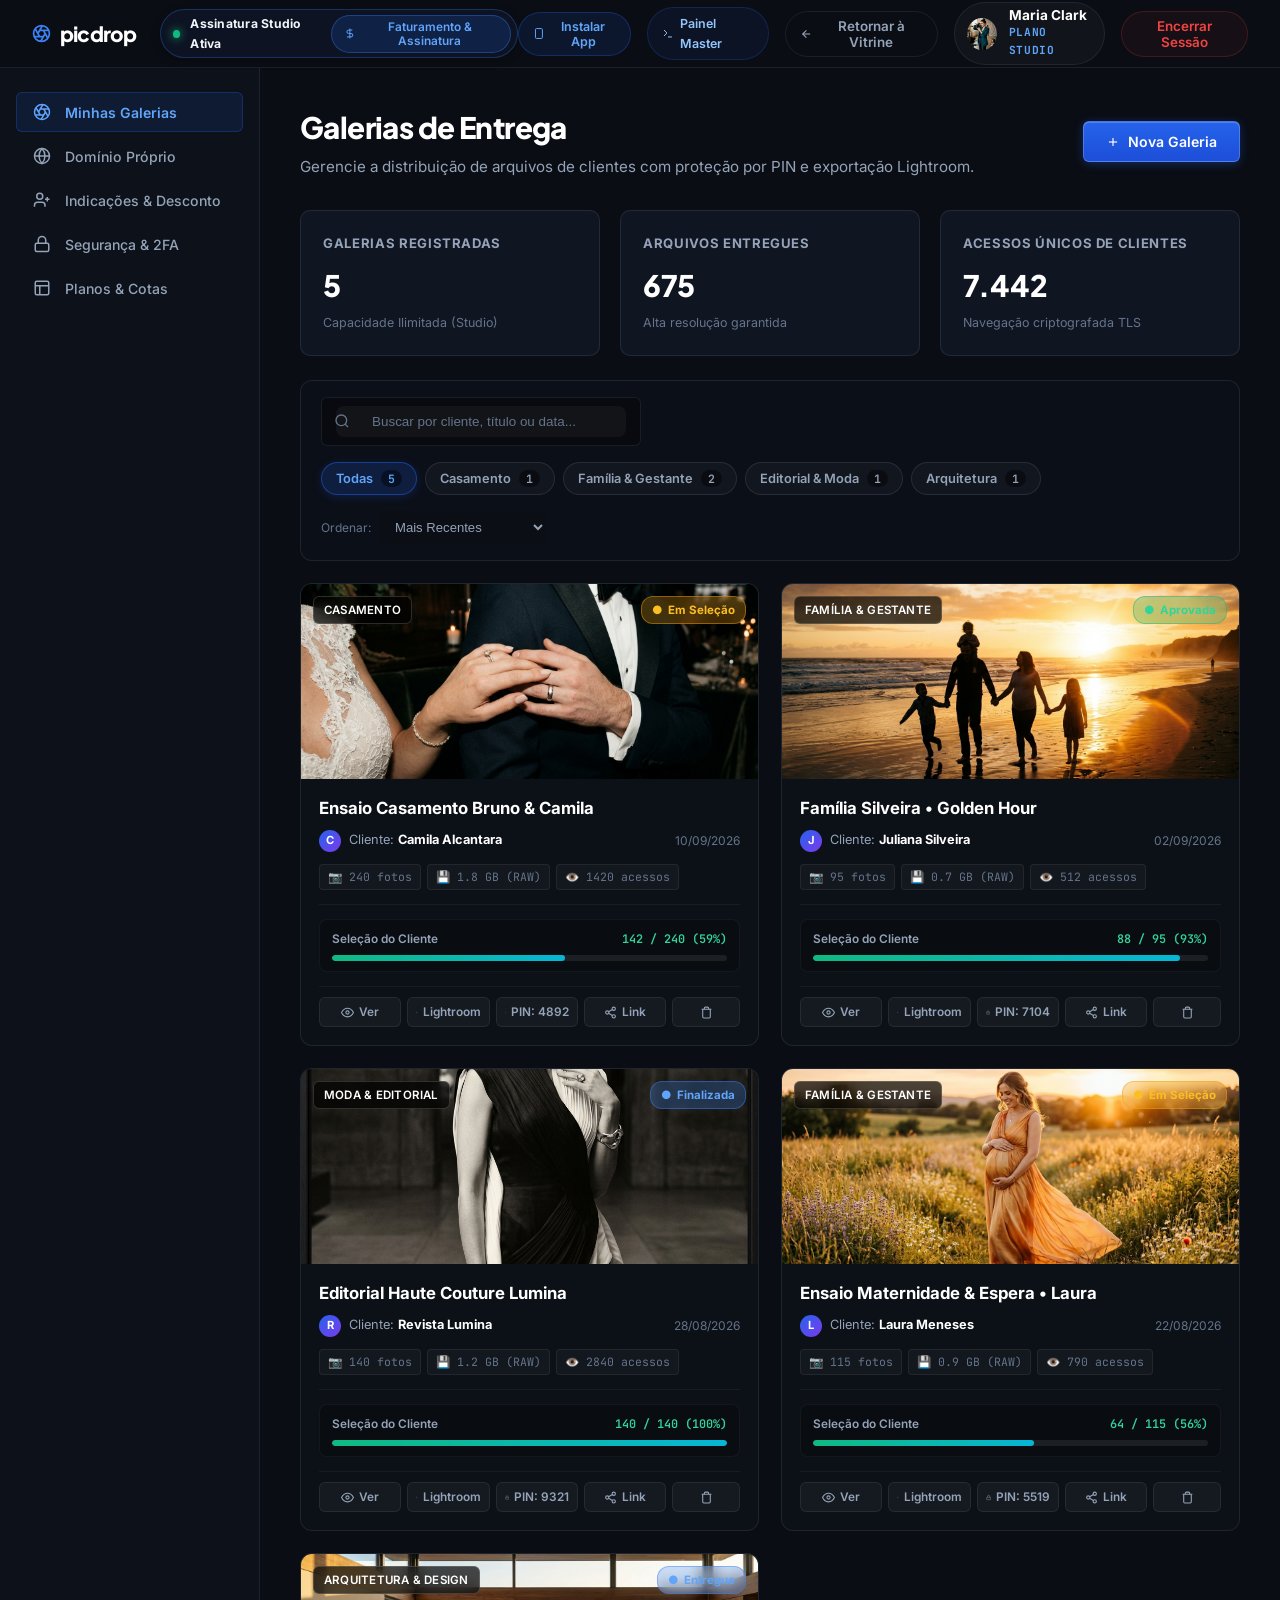
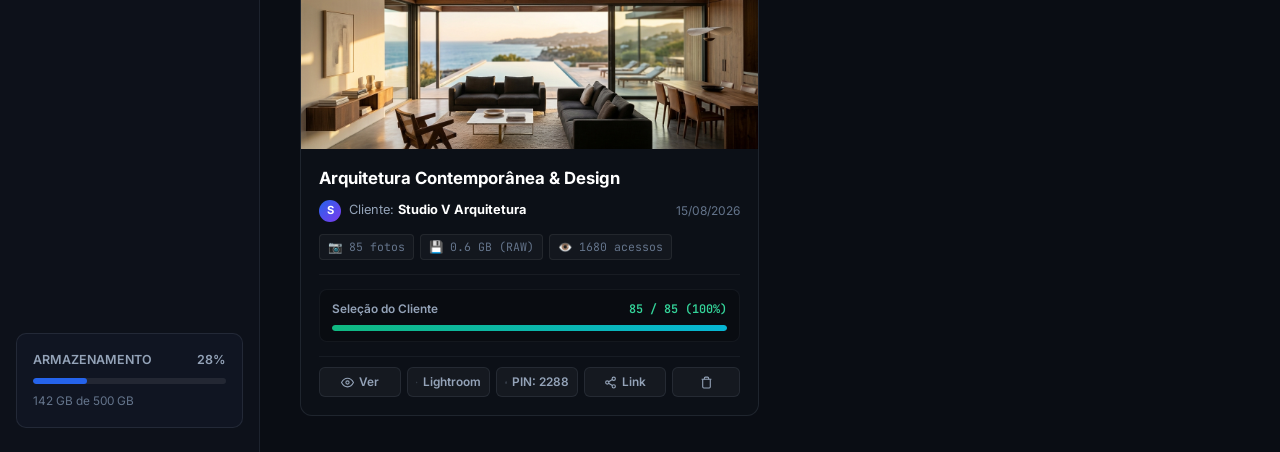
==== commit 03155906: "feat: suporte multiplataforma PWA nativo para iOS, Android, Windows e Mac" ====
--- a/index.html
+++ b/index.html
@@ -2,27 +2,27 @@
 <html lang="pt-BR">
 <head>
   <meta charset="UTF-8" />
-  <meta name="viewport" content="width=device-width, initial-scale=1.0" />
+  <meta name="viewport" content="width=device-width, initial-scale=1.0, viewport-fit=cover" />
   <title>PicDrop — Plataforma Editorial para Fotógrafos Exigentes</title>
   <meta name="description" content="Infraestrutura digital de alto padrão para fotógrafos de casamento, moda, retrato e fine art. Galerias com entrega em alta definição e portfólio autoral." />
   
+  <!-- PWA & Multiplatform Mobile App Meta Tags -->
+  <link rel="manifest" href="manifest.webmanifest" />
+  <meta name="theme-color" content="#090d16" />
+  <meta name="mobile-web-app-capable" content="yes" />
+  <meta name="apple-mobile-web-app-capable" content="yes" />
+  <meta name="apple-mobile-web-app-status-bar-style" content="black-translucent" />
+  <meta name="apple-mobile-web-app-title" content="PicDrop" />
+  <link rel="icon" type="image/svg+xml" href="assets/icons/icon.svg" />
+  <link rel="apple-touch-icon" href="assets/icons/icon.svg" />
+
   <!-- CSS Stylesheets -->
   <link rel="stylesheet" href="css/style.css" />
   <link rel="stylesheet" href="css/dashboard.css" />
   <link rel="stylesheet" href="css/responsive.css" />
   
-  <!-- App Isolation & Decoupling Script -->
+  <!-- Stale Cache Cleanup Script -->
   <script>
-    if ('serviceWorker' in navigator) {
-      navigator.serviceWorker.getRegistrations().then(function(regs) {
-        for (var r of regs) r.unregister();
-      });
-    }
-    if ('caches' in window) {
-      caches.keys().then(function(keys) {
-        for (var k of keys) caches.delete(k);
-      });
-    }
     try {
       for (var i = localStorage.length - 1; i >= 0; i--) {
         var key = localStorage.key(i);
@@ -58,6 +58,10 @@
         </nav>
 
         <div class="header-actions">
+          <button type="button" class="btn-cta-secondary btn-install-pwa" onclick="AppPwaModule.promptInstall()" title="Instalar aplicativo no Android, iPhone, Windows ou Mac" style="font-size:0.82rem; padding:7px 12px; display:inline-flex; align-items:center; gap:6px;">
+            <svg width="14" height="14" viewBox="0 0 24 24" fill="none" stroke="currentColor" stroke-width="2"><rect x="5" y="2" width="14" height="20" rx="2" ry="2"/><line x1="12" y1="18" x2="12.01" y2="18"/></svg>
+            <span>Instalar App</span>
+          </button>
           <a href="showcase.html" class="btn-cta-secondary" style="font-size:0.82rem; padding:7px 14px;">
             Showcase Executivo
           </a>
@@ -606,6 +610,11 @@
       </div>
 
       <div class="dash-user-controls">
+        <button type="button" class="btn-back-site btn-install-pwa" onclick="AppPwaModule.promptInstall()" title="Instalar aplicativo no Android, iPhone, Windows ou Mac" style="font-size:0.78rem;">
+          <svg width="13" height="13" viewBox="0 0 24 24" fill="none" stroke="currentColor" stroke-width="2"><rect x="5" y="2" width="14" height="20" rx="2" ry="2"/><line x1="12" y1="18" x2="12.01" y2="18"/></svg>
+          <span>Instalar App</span>
+        </button>
+
         <a href="showcase.html" target="_blank" class="btn-back-site" style="text-decoration:none; display:inline-flex; align-items:center; gap:6px; background:rgba(37,99,235,0.08); color:#93c5fd; border:1px solid rgba(37,99,235,0.22); font-size:0.78rem;" title="Acessar ambiente administrativo de governança">
           <svg width="13" height="13" viewBox="0 0 24 24" fill="none" stroke="currentColor" stroke-width="2"><polyline points="4 17 10 11 4 5"/><line x1="12" y1="19" x2="20" y2="19"/></svg>
           <span>Painel Master</span>
@@ -1141,8 +1150,33 @@
             </div>
           </div>
         </section>
-      </main>
-    </div>
+    <!-- MOBILE BOTTOM NAVIGATION BAR -->
+    <nav class="dash-mobile-bottom-nav" id="dash-mobile-bottom-nav">
+      <button type="button" class="mobile-nav-btn active" data-pane="galleries" onclick="AppPwaModule.switchMobilePane('galleries')">
+        <svg width="20" height="20" viewBox="0 0 24 24" fill="none" stroke="currentColor" stroke-width="2"><circle cx="12" cy="12" r="10"/><path d="m14.31 8 5.74 9.94M9.69 8h11.48M7.38 12l5.74-9.94M9.69 16 3.95 6.06M14.31 16H2.83M16.62 12l-5.74 9.94"/></svg>
+        <span>Galerias</span>
+      </button>
+
+      <button type="button" class="mobile-nav-btn" data-pane="domains" onclick="AppPwaModule.switchMobilePane('domains')">
+        <svg width="20" height="20" viewBox="0 0 24 24" fill="none" stroke="currentColor" stroke-width="2"><circle cx="12" cy="12" r="10"/><line x1="2" y1="12" x2="22" y2="12"/><path d="M12 2a15.3 15.3 0 0 1 4 10 15.3 15.3 0 0 1-4 10 15.3 15.3 0 0 1-4-10 15.3 15.3 0 0 1 4-10z"/></svg>
+        <span>Domínio</span>
+      </button>
+
+      <button type="button" class="mobile-nav-btn" data-pane="plans" onclick="AppPwaModule.switchMobilePane('plans')">
+        <svg width="20" height="20" viewBox="0 0 24 24" fill="none" stroke="currentColor" stroke-width="2"><path d="M12 2v20M17 5H9.5a3.5 3.5 0 0 0 0 7h5a3.5 3.5 0 0 1 0 7H6"/></svg>
+        <span>Assinatura</span>
+      </button>
+
+      <button type="button" class="mobile-nav-btn" data-pane="security" onclick="AppPwaModule.switchMobilePane('security')">
+        <svg width="20" height="20" viewBox="0 0 24 24" fill="none" stroke="currentColor" stroke-width="2"><rect x="3" y="11" width="18" height="11" rx="2" ry="2"/><path d="M7 11V7a5 5 0 0 1 10 0v4"/></svg>
+        <span>Segurança</span>
+      </button>
+
+      <button type="button" class="mobile-nav-btn" onclick="AppPwaModule.promptInstall()">
+        <svg width="20" height="20" viewBox="0 0 24 24" fill="none" stroke="currentColor" stroke-width="2"><rect x="5" y="2" width="14" height="20" rx="2" ry="2"/><line x1="12" y1="18" x2="12.01" y2="18"/></svg>
+        <span>App</span>
+      </button>
+    </nav>
   </div>
 
   <!-- AUTH MODAL -->
@@ -2074,6 +2108,44 @@
           <span>Imprimir / Salvar em PDF</span>
         </button>
       </div>
+  <!-- ==========================================================================
+       PWA MULTIPLATFORM INSTALL MODAL (#modal-pwa-install)
+       Custom Install Guidance for iOS Safari, Android, Windows & Mac
+       ========================================================================== -->
+  <div class="modal-overlay" id="modal-pwa-install" style="display:none; z-index:10002;">
+    <div class="modal-container" style="max-width:480px; text-align:center;">
+      <button class="modal-close-btn" onclick="AppPwaModule.closeInstallModal()">&times;</button>
+      
+      <div style="width:68px; height:68px; margin:0 auto 16px auto; border-radius:18px; background:linear-gradient(135deg, #1e293b, #090d16); border:1px solid rgba(59,130,246,0.3); display:flex; align-items:center; justify-content:center; box-shadow:0 10px 25px rgba(0,0,0,0.6);">
+        <img src="assets/icons/icon.svg" alt="PicDrop App" style="width:48px; height:48px;" />
+      </div>
+
+      <h2 style="font-size:1.35rem; font-weight:800; color:#fff; margin-bottom:8px;">Instalar o PicDrop</h2>
+      <p style="font-size:0.86rem; color:var(--text-muted); line-height:1.5; margin-bottom:20px;">
+        Use o PicDrop como um aplicativo nativo no seu <strong>iPhone, Android, Windows ou Mac</strong>, com tela cheia, sem barras do navegador e carregamento ultrarrápido offline.
+      </p>
+
+      <!-- Step-by-step for detected platform -->
+      <div id="pwa-install-platform-guide" style="background:rgba(255,255,255,0.03); border:1px solid var(--border-subtle); border-radius:8px; padding:16px; text-align:left; margin-bottom:20px; font-size:0.82rem; color:var(--text-light); line-height:1.6;">
+        <div style="display:flex; align-items:flex-start; gap:10px; margin-bottom:10px;">
+          <span style="background:rgba(37,99,235,0.2); color:#60a5fa; font-weight:700; width:22px; height:22px; border-radius:50%; display:flex; align-items:center; justify-content:center; flex-shrink:0;">1</span>
+          <span>No <strong>iPhone / iPad (Safari)</strong>: Toque no botão de <strong>Compartilhar</strong> (ícone do quadrado com a seta ⎋) na barra do navegador.</span>
+        </div>
+        <div style="display:flex; align-items:flex-start; gap:10px;">
+          <span style="background:rgba(37,99,235,0.2); color:#60a5fa; font-weight:700; width:22px; height:22px; border-radius:50%; display:flex; align-items:center; justify-content:center; flex-shrink:0;">2</span>
+          <span>Role para baixo e selecione <strong>"Adicionar à Tela de Início"</strong> ➕.</span>
+        </div>
+      </div>
+
+      <div style="display:flex; gap:10px; justify-content:center;">
+        <button type="button" class="btn-cta-secondary" onclick="AppPwaModule.closeInstallModal()" style="padding:10px 18px;">
+          Agora Não
+        </button>
+        <button type="button" class="btn-cta-primary" id="btn-pwa-direct-install" onclick="AppPwaModule.triggerInstallPrompt()" style="padding:10px 22px; display:inline-flex; align-items:center; gap:8px;">
+          <svg width="15" height="15" viewBox="0 0 24 24" fill="none" stroke="currentColor" stroke-width="2"><path d="M21 15v4a2 2 0 0 1-2 2H5a2 2 0 0 1-2-2v-4"/><polyline points="7 10 12 15 17 10"/><line x1="12" y1="15" x2="12" y2="3"/></svg>
+          <span id="btn-pwa-install-text">Instalar Aplicativo</span>
+        </button>
+      </div>
     </div>
   </div>
 
--- a/css/dashboard.css
+++ b/css/dashboard.css
@@ -3761,4 +3761,112 @@
   }
 }
 
-
+/* ==========================================================================
+   MULTIPLATFORM PWA & MOBILE ERGONOMIC COMPONENTS
+   Native-like experience for iOS, Android, Tablets, Windows & Mac
+   ========================================================================== */
+
+/* PWA Install Button */
+.btn-install-pwa {
+  display: inline-flex;
+  align-items: center;
+  gap: 6px;
+  background: rgba(37, 99, 235, 0.12);
+  color: #60a5fa;
+  border: 1px solid rgba(37, 99, 235, 0.3);
+  cursor: pointer;
+  transition: all 0.2s ease;
+}
+
+.btn-install-pwa:hover {
+  background: #2563eb;
+  color: #ffffff;
+  border-color: #2563eb;
+  box-shadow: 0 0 12px rgba(37, 99, 235, 0.4);
+}
+
+/* Mobile Bottom Navigation Bar (Hidden by default on desktop) */
+.dash-mobile-bottom-nav {
+  display: none;
+  position: fixed;
+  bottom: 0;
+  left: 0;
+  right: 0;
+  height: calc(60px + env(safe-area-inset-bottom, 0px));
+  padding-bottom: env(safe-area-inset-bottom, 0px);
+  background: rgba(11, 15, 23, 0.96);
+  backdrop-filter: blur(20px);
+  -webkit-backdrop-filter: blur(20px);
+  border-top: 1px solid rgba(148, 163, 184, 0.12);
+  z-index: 900;
+  justify-content: space-around;
+  align-items: center;
+  box-shadow: 0 -4px 20px rgba(0, 0, 0, 0.5);
+}
+
+.mobile-nav-btn {
+  display: flex;
+  flex-direction: column;
+  align-items: center;
+  justify-content: center;
+  gap: 3px;
+  background: transparent;
+  border: none;
+  color: var(--text-dimmed);
+  padding: 6px 12px;
+  cursor: pointer;
+  transition: all 0.2s ease;
+  min-width: 58px;
+  border-radius: 8px;
+}
+
+.mobile-nav-btn span {
+  font-size: 0.65rem;
+  font-weight: 600;
+  letter-spacing: 0.02em;
+}
+
+.mobile-nav-btn svg {
+  transition: transform 0.2s ease;
+}
+
+.mobile-nav-btn.active {
+  color: #38bdf8;
+}
+
+.mobile-nav-btn.active svg {
+  transform: translateY(-2px);
+  filter: drop-shadow(0 0 6px rgba(56, 189, 248, 0.6));
+}
+
+/* Safe Area Insets for Modern Phones */
+@supports (padding-top: env(safe-area-inset-top)) {
+  .dash-topbar {
+    padding-top: env(safe-area-inset-top, 0px);
+  }
+}
+
+/* Show Mobile Bottom Nav on Tablet and Mobile */
+@media (max-width: 820px) {
+  .dash-mobile-bottom-nav {
+    display: flex;
+  }
+
+  .dash-sidebar {
+    display: none !important;
+  }
+
+  .dash-main {
+    padding-bottom: calc(80px + env(safe-area-inset-bottom, 0px)) !important;
+  }
+}
+
+/* PWA Standalone Mode adjustments */
+.pwa-standalone-mode {
+  user-select: none;
+  -webkit-user-select: none;
+  -webkit-touch-callout: none;
+}
+
+
+
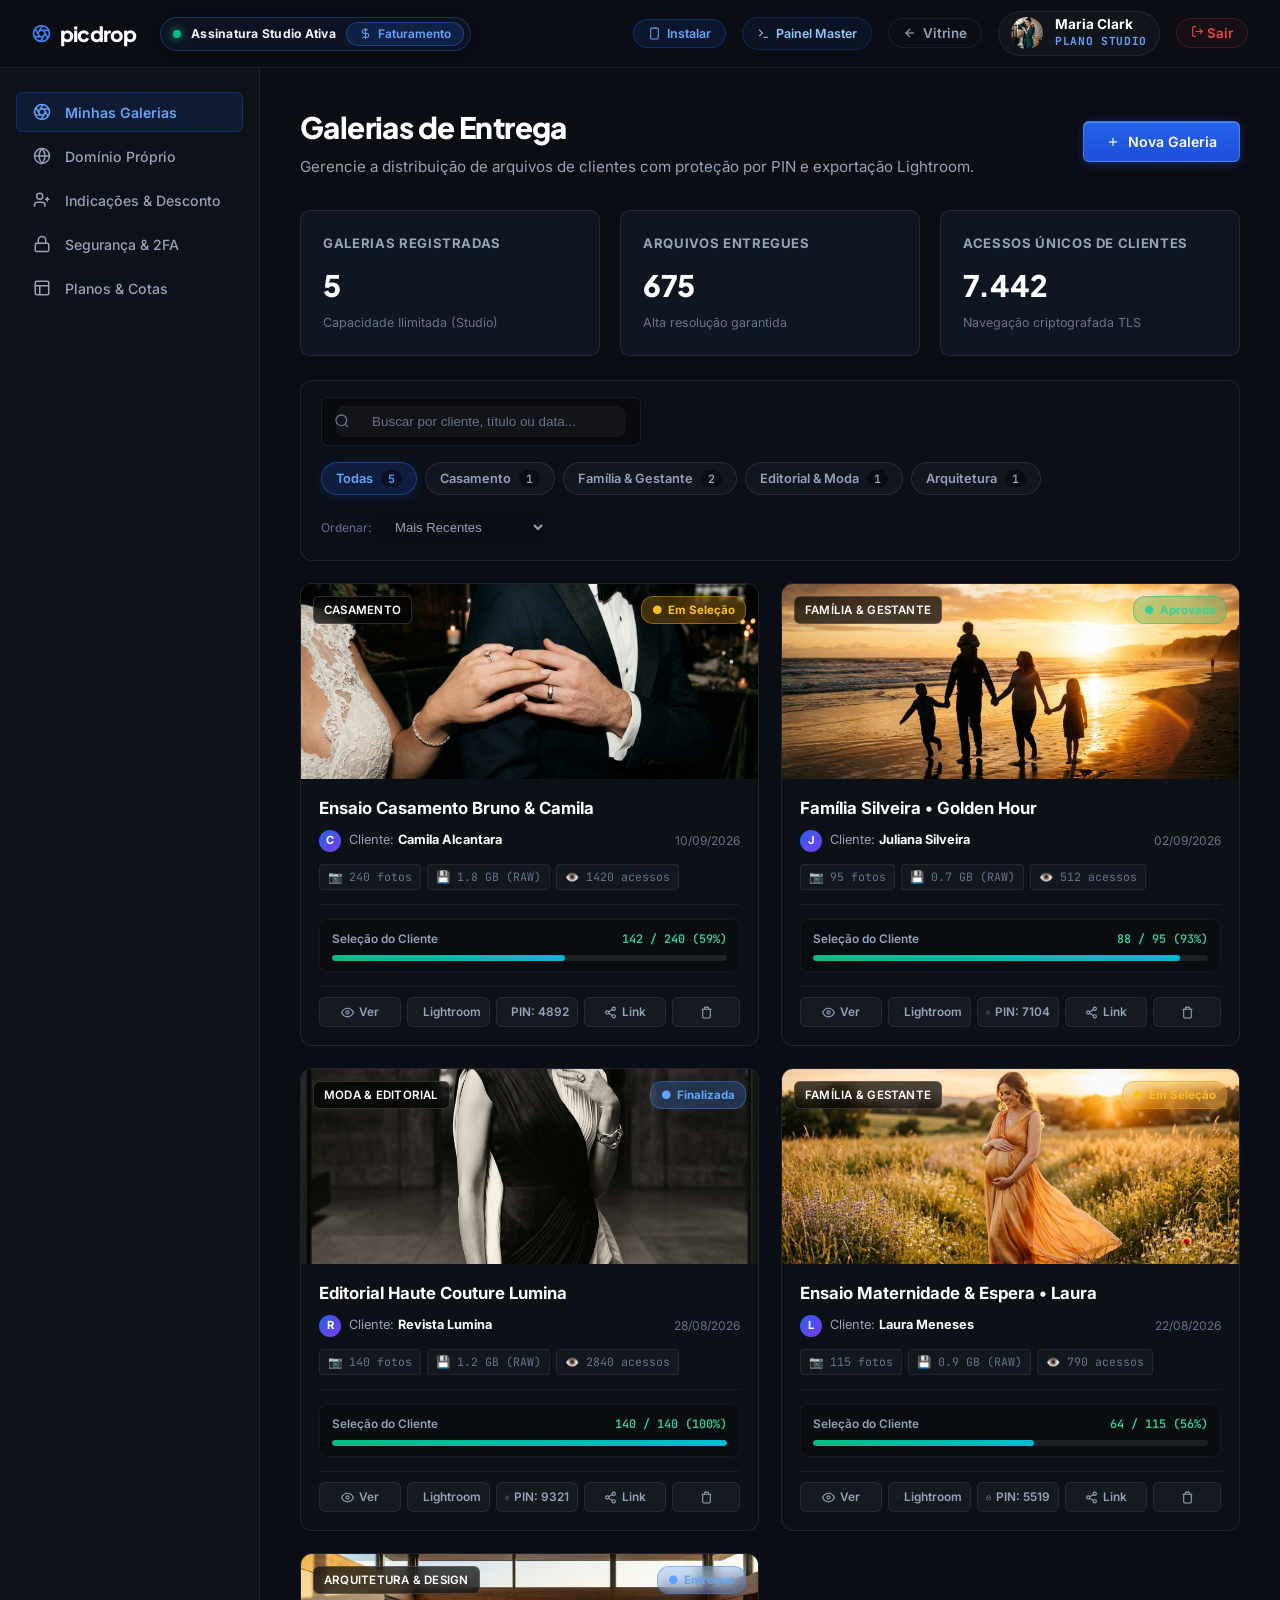
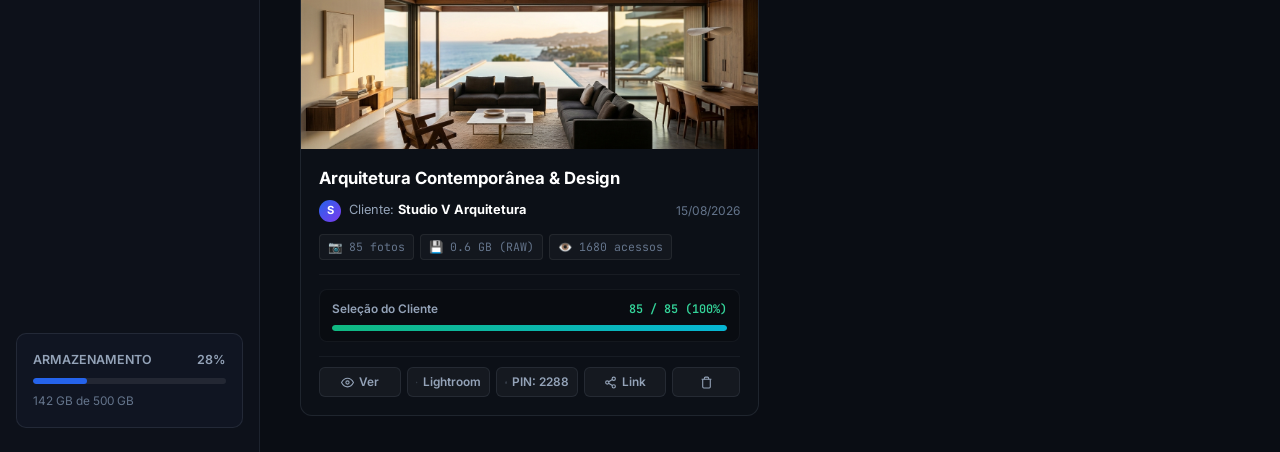
==== commit a85c8d49: "fix(mobile): otimizacao completa da responsividade mobile, correcao de tags html e prevencao de over" ====
--- a/index.html
+++ b/index.html
@@ -58,19 +58,20 @@
         </nav>
 
         <div class="header-actions">
-          <button type="button" class="btn-cta-secondary btn-install-pwa" onclick="AppPwaModule.promptInstall()" title="Instalar aplicativo no Android, iPhone, Windows ou Mac" style="font-size:0.82rem; padding:7px 12px; display:inline-flex; align-items:center; gap:6px;">
+          <button type="button" class="btn-cta-secondary btn-install-pwa" onclick="AppPwaModule.promptInstall()" title="Instalar aplicativo" style="font-size:0.82rem; padding:7px 10px; display:inline-flex; align-items:center; gap:6px;">
             <svg width="14" height="14" viewBox="0 0 24 24" fill="none" stroke="currentColor" stroke-width="2"><rect x="5" y="2" width="14" height="20" rx="2" ry="2"/><line x1="12" y1="18" x2="12.01" y2="18"/></svg>
-            <span>Instalar App</span>
+            <span class="hide-on-mobile">Instalar App</span>
           </button>
-          <a href="showcase.html" class="btn-cta-secondary" style="font-size:0.82rem; padding:7px 14px;">
+          <a href="showcase.html" class="btn-cta-secondary hide-on-mobile" style="font-size:0.82rem; padding:7px 14px;">
             Showcase Executivo
           </a>
-          <button class="btn-cta-primary" id="btn-nav-go-dash" style="font-size:0.82rem; padding:8px 16px; display:inline-flex; align-items:center; gap:6px;">
+          <button class="btn-cta-primary" id="btn-nav-go-dash" style="font-size:0.82rem; padding:7px 12px; display:inline-flex; align-items:center; gap:6px;">
             <svg width="14" height="14" viewBox="0 0 24 24" fill="none" stroke="currentColor" stroke-width="2"><circle cx="12" cy="12" r="10"/><path d="m14.31 8 5.74 9.94M9.69 8h11.48M7.38 12l5.74-9.94M9.69 16 3.95 6.06M14.31 16H2.83M16.62 12l-5.74 9.94"/></svg>
-            <span>Minhas Galerias</span>
+            <span class="hide-on-mobile">Minhas Galerias</span>
+            <span class="show-on-mobile-only">Painel</span>
           </button>
-          <button class="btn-login-nav btn-trigger-login" id="btn-nav-login">
-            <span>Acessar Conta</span>
+          <button class="btn-login-nav btn-trigger-login" id="btn-nav-login" style="font-size:0.82rem; padding:7px 12px;">
+            <span>Entrar</span>
             <svg width="14" height="14" viewBox="0 0 24 24" fill="none" stroke="currentColor" stroke-width="2"><line x1="5" y1="12" x2="19" y2="12"/><polyline points="12 5 19 12 12 19"/></svg>
           </button>
         </div>
@@ -599,41 +600,44 @@
         </a>
         
         <!-- Commercial Active Subscription Status Badge -->
-        <div class="dash-subscription-pill" id="dash-subscription-pill">
+        <div class="dash-subscription-pill" id="dash-subscription-pill" onclick="PlansModule.openBillingPortal()" title="Gerenciar faturas, cartão e plano" style="cursor:pointer;">
           <span class="sub-status-dot"></span>
-          <span class="sub-status-text" id="topbar-plan-label">Assinatura Studio Ativa</span>
-          <button type="button" class="btn-manage-sub" onclick="PlansModule.openBillingPortal()" title="Gerenciar faturas, cartão e plano">
+          <span class="sub-status-text" id="topbar-plan-label">Studio Ativo</span>
+          <button type="button" class="btn-manage-sub hide-on-mobile" title="Gerenciar faturas, cartão e plano">
             <svg width="13" height="13" viewBox="0 0 24 24" fill="none" stroke="currentColor" stroke-width="2"><path d="M12 2v20M17 5H9.5a3.5 3.5 0 0 0 0 7h5a3.5 3.5 0 0 1 0 7H6"/></svg>
-            <span>Faturamento &amp; Assinatura</span>
+            <span>Faturamento</span>
           </button>
         </div>
       </div>
 
       <div class="dash-user-controls">
-        <button type="button" class="btn-back-site btn-install-pwa" onclick="AppPwaModule.promptInstall()" title="Instalar aplicativo no Android, iPhone, Windows ou Mac" style="font-size:0.78rem;">
+        <button type="button" class="btn-back-site btn-install-pwa" onclick="AppPwaModule.promptInstall()" title="Instalar aplicativo" style="font-size:0.78rem;">
           <svg width="13" height="13" viewBox="0 0 24 24" fill="none" stroke="currentColor" stroke-width="2"><rect x="5" y="2" width="14" height="20" rx="2" ry="2"/><line x1="12" y1="18" x2="12.01" y2="18"/></svg>
-          <span>Instalar App</span>
+          <span class="hide-on-mobile">Instalar</span>
         </button>
 
-        <a href="showcase.html" target="_blank" class="btn-back-site" style="text-decoration:none; display:inline-flex; align-items:center; gap:6px; background:rgba(37,99,235,0.08); color:#93c5fd; border:1px solid rgba(37,99,235,0.22); font-size:0.78rem;" title="Acessar ambiente administrativo de governança">
+        <a href="showcase.html" target="_blank" class="btn-back-site hide-on-mobile" style="text-decoration:none; display:inline-flex; align-items:center; gap:6px; background:rgba(37,99,235,0.08); color:#93c5fd; border:1px solid rgba(37,99,235,0.22); font-size:0.78rem;" title="Acessar ambiente administrativo de governança">
           <svg width="13" height="13" viewBox="0 0 24 24" fill="none" stroke="currentColor" stroke-width="2"><polyline points="4 17 10 11 4 5"/><line x1="12" y1="19" x2="20" y2="19"/></svg>
           <span>Painel Master</span>
         </a>
 
-        <button class="btn-back-site" id="btn-back-landing">
+        <button class="btn-back-site" id="btn-back-landing" title="Retornar à Vitrine">
           <svg width="14" height="14" viewBox="0 0 24 24" fill="none" stroke="currentColor" stroke-width="2"><line x1="19" y1="12" x2="5" y2="12"/><polyline points="12 19 5 12 12 5"/></svg>
-          <span>Retornar à Vitrine</span>
+          <span class="hide-on-mobile">Vitrine</span>
         </button>
 
-        <div class="dash-user-profile">
+        <div class="dash-user-profile" title="Perfil do Fotógrafo">
           <img src="assets/images/maria_clark.jpg" alt="Avatar" class="user-avatar-sm" id="dash-user-avatar" />
-          <div class="user-info-text">
+          <div class="user-info-text hide-on-mobile">
             <span class="user-name-title" id="dash-user-name">Maria Clark</span>
             <span class="user-badge-plan" id="user-plan-badge">Plano Studio</span>
           </div>
         </div>
 
-        <button class="btn-logout" id="btn-dash-logout">Encerrar Sessão</button>
+        <button class="btn-logout" id="btn-dash-logout" title="Encerrar Sessão">
+          <svg width="13" height="13" viewBox="0 0 24 24" fill="none" stroke="currentColor" stroke-width="2"><path d="M9 21H5a2 2 0 0 1-2-2V5a2 2 0 0 1 2-2h4"/><polyline points="16 17 21 12 16 7"/><line x1="21" y1="12" x2="9" y2="12"/></svg>
+          <span class="hide-on-mobile">Sair</span>
+        </button>
       </div>
     </header>
 
@@ -1150,6 +1154,9 @@
             </div>
           </div>
         </section>
+      </main>
+    </div>
+
     <!-- MOBILE BOTTOM NAVIGATION BAR -->
     <nav class="dash-mobile-bottom-nav" id="dash-mobile-bottom-nav">
       <button type="button" class="mobile-nav-btn active" data-pane="galleries" onclick="AppPwaModule.switchMobilePane('galleries')">
@@ -1459,6 +1466,8 @@
       <button class="btn-cta-primary" id="upgrade-modal-action-btn" style="width:100%;">
         Efetuar Upgrade de Nível
       </button>
+    </div>
+  </div>
 
   <!-- FLOATING TOAST NOTIFICATION CONTAINER -->
   <div id="system-toast-container" class="toast-container" aria-live="polite" aria-atomic="true"></div>
@@ -2108,6 +2117,8 @@
           <span>Imprimir / Salvar em PDF</span>
         </button>
       </div>
+    </div>
+  </div>
   <!-- ==========================================================================
        PWA MULTIPLATFORM INSTALL MODAL (#modal-pwa-install)
        Custom Install Guidance for iOS Safari, Android, Windows & Mac
--- a/css/responsive.css
+++ b/css/responsive.css
@@ -1,171 +1,575 @@
 /* ==========================================================================
-   PICDROP - RESPONSIVE STYLES
-   Mobile, Tablet, and Desktop Breakpoints
+   PICDROP - COMPLETE MULTIPLATFORM RESPONSIVE STYLES
+   Engineered for Mobile (iPhone, Galaxy, Pixel), Tablet, Desktop & PWA
    ========================================================================== */
 
+/* Universal Mobile Fixes & Utilities */
+html, body {
+  max-width: 100vw;
+  overflow-x: hidden;
+  -webkit-tap-highlight-color: transparent;
+  position: relative;
+}
+
+.show-on-mobile-only {
+  display: none !important;
+}
+
+/* ==========================================================================
+   TABLET BREAKPOINT (max-width: 1024px)
+   ========================================================================== */
 @media (max-width: 1024px) {
-  .hero-title {
-    font-size: 2.8rem;
-  }
-  
-  .steps-grid {
-    grid-template-columns: repeat(2, 1fr);
-  }
-
-  .platform-cards-grid {
-    grid-template-columns: repeat(2, 1fr);
-  }
-
-  .pricing-cards-grid {
-    grid-template-columns: 1fr;
-    max-width: 500px;
-    margin: 0 auto;
-  }
-
+  .hero-title { font-size: 2.6rem; }
+  .steps-grid, .platform-cards-grid { grid-template-columns: repeat(2, 1fr); }
+  .pricing-cards-grid { grid-template-columns: 1fr; max-width: 480px; margin: 0 auto; }
+  .galleries-stats-row { grid-template-columns: repeat(3, 1fr); }
+  .billing-status-card { grid-template-columns: 1fr; }
+}
+
+/* ==========================================================================
+   MOBILE & SMALL TABLET BREAKPOINT (max-width: 820px)
+   ========================================================================== */
+@media (max-width: 820px) {
+  /* 0. Visibility Utilities */
+  .hide-on-mobile {
+    display: none !important;
+  }
+
+  .show-on-mobile-only {
+    display: inline-flex !important;
+  }
+
+  .container {
+    padding: 0 16px !important;
+  }
+
+  /* 1. Shell & Navigation */
   .dash-sidebar {
-    width: 210px;
-  }
-
-  .galleries-stats-row {
-    grid-template-columns: 1fr;
-  }
-}
-
-@media (max-width: 768px) {
+    display: none !important;
+  }
+
+  .dash-mobile-bottom-nav {
+    display: flex !important;
+    position: fixed !important;
+    bottom: 0 !important;
+    left: 0 !important;
+    right: 0 !important;
+    width: 100% !important;
+    height: calc(58px + env(safe-area-inset-bottom, 0px)) !important;
+    padding-bottom: env(safe-area-inset-bottom, 0px) !important;
+    background: rgba(11, 14, 20, 0.97) !important;
+    backdrop-filter: blur(20px) !important;
+    -webkit-backdrop-filter: blur(20px) !important;
+    border-top: 1px solid rgba(148, 163, 184, 0.12) !important;
+    z-index: 9999 !important;
+    justify-content: space-around !important;
+    align-items: center !important;
+    box-shadow: 0 -4px 20px rgba(0, 0, 0, 0.45);
+  }
+
+  .mobile-nav-btn {
+    display: flex !important;
+    flex-direction: column !important;
+    align-items: center !important;
+    justify-content: center !important;
+    background: none !important;
+    border: none !important;
+    color: #94a3b8 !important;
+    font-size: 0.68rem !important;
+    font-weight: 500 !important;
+    gap: 3px !important;
+    padding: 6px 10px !important;
+    min-height: 48px !important;
+    cursor: pointer !important;
+    transition: color 0.18s ease, transform 0.18s ease !important;
+  }
+
+  .mobile-nav-btn.active {
+    color: #60a5fa !important;
+    font-weight: 700 !important;
+  }
+
+  .mobile-nav-btn.active svg {
+    stroke: #60a5fa !important;
+    transform: scale(1.08);
+  }
+
+  .dash-layout {
+    flex-direction: column !important;
+  }
+
+  .dash-main {
+    padding: 14px 12px calc(84px + env(safe-area-inset-bottom, 0px)) 12px !important;
+    width: 100% !important;
+    max-width: 100% !important;
+    box-sizing: border-box !important;
+    overflow-x: hidden !important;
+  }
+
+  /* 2. Topbar in Dashboard */
+  .dash-topbar {
+    height: auto !important;
+    min-height: calc(56px + env(safe-area-inset-top, 0px));
+    padding: calc(8px + env(safe-area-inset-top, 0px)) 12px 8px 12px !important;
+    display: flex !important;
+    align-items: center !important;
+    justify-content: space-between !important;
+    gap: 6px !important;
+    max-width: 100vw !important;
+    box-sizing: border-box !important;
+  }
+
+  .dash-brand-wrap {
+    display: flex;
+    align-items: center;
+    gap: 6px;
+    flex-shrink: 0;
+  }
+
+  .dash-brand-wrap .brand-logo {
+    font-size: 1.15rem;
+    gap: 6px;
+  }
+
+  .dash-brand-wrap .brand-logo-icon {
+    width: 16px;
+    height: 16px;
+  }
+
+  .dash-subscription-pill {
+    padding: 3px 8px;
+    gap: 5px;
+    background: rgba(15, 23, 42, 0.85);
+    border: 1px solid rgba(59, 130, 246, 0.35);
+  }
+
+  .dash-subscription-pill .sub-status-text {
+    font-size: 0.68rem;
+    font-weight: 700;
+  }
+
+  .dash-user-controls {
+    display: flex;
+    align-items: center;
+    gap: 5px;
+    margin-left: auto;
+    flex-shrink: 0;
+  }
+
+  .dash-user-controls .btn-back-site {
+    padding: 6px 8px;
+    font-size: 0.72rem;
+    display: inline-flex;
+    align-items: center;
+    justify-content: center;
+    border-radius: var(--radius-full);
+  }
+
+  .dash-user-profile {
+    padding: 2px;
+    background: transparent;
+    border: none;
+  }
+
+  .user-avatar-sm {
+    width: 30px;
+    height: 30px;
+  }
+
+  .btn-logout {
+    display: inline-flex;
+    align-items: center;
+    justify-content: center;
+    padding: 6px 8px;
+    gap: 4px;
+    font-size: 0.72rem;
+    border-radius: var(--radius-full);
+  }
+
+  /* 3. Landing Header */
   .site-header {
-    height: 64px;
+    height: calc(60px + env(safe-area-inset-top, 0px));
+    padding-top: env(safe-area-inset-top, 0px);
   }
 
   .header-container {
-    height: 64px;
+    height: 60px;
+    padding: 0 12px;
+    max-width: 100vw;
+  }
+
+  .brand-logo {
+    font-size: 1.25rem;
+    gap: 6px;
   }
 
   .nav-links {
     display: none;
   }
 
+  .header-actions {
+    gap: 5px;
+  }
+
+  .header-actions .btn-install-pwa {
+    padding: 6px 8px;
+    font-size: 0.74rem;
+  }
+
+  .header-actions .btn-cta-primary {
+    font-size: 0.74rem;
+    padding: 6px 10px;
+  }
+
+  .header-actions .btn-login-nav {
+    font-size: 0.74rem;
+    padding: 6px 10px;
+  }
+
+  /* 4. Hero Section */
   .hero-section {
-    padding-top: 100px;
-    padding-bottom: 60px;
+    padding-top: 80px;
+    padding-bottom: 40px;
   }
 
   .hero-grid {
     grid-template-columns: 1fr;
-    gap: 40px;
+    gap: 28px;
   }
 
   .hero-title {
-    font-size: 2.2rem;
+    font-size: 1.95rem;
+    line-height: 1.18;
+    word-break: break-word;
+  }
+
+  .hero-subtitle {
+    font-size: 0.9rem;
+    line-height: 1.55;
+  }
+
+  .hero-actions {
+    display: flex;
+    flex-direction: column;
+    width: 100%;
+    gap: 10px;
+  }
+
+  .hero-actions .btn-cta-primary,
+  .hero-actions .btn-cta-secondary {
+    width: 100%;
+    justify-content: center;
+    text-align: center;
+    padding: 12px 18px;
+    font-size: 0.88rem;
   }
 
   .hero-mockup-image {
-    height: 380px;
-  }
-
+    height: 260px;
+    object-fit: cover;
+  }
+
+  /* 5. Split Feature Showcase */
   .split-grid {
     grid-template-columns: 1fr !important;
-    gap: 40px;
+    gap: 24px;
+  }
+
+  .split-title {
+    font-size: 1.6rem;
+  }
+
+  .split-text {
+    font-size: 0.88rem;
+  }
+
+  .feature-checklist {
+    margin: 20px 0;
+  }
+
+  .feature-check-item {
+    font-size: 0.84rem;
   }
 
   .split-media-card img {
-    height: 300px;
+    height: 220px;
   }
 
   .steps-grid {
     grid-template-columns: 1fr;
+    gap: 16px;
   }
 
   .platform-cards-grid {
     grid-template-columns: 1fr;
+    gap: 16px;
   }
 
   .why-us-card {
     flex-direction: column;
     align-items: flex-start;
+    gap: 16px;
+    padding: 20px 16px;
+  }
+
+  .testimonials-grid {
+    grid-template-columns: 1fr;
+    gap: 16px;
+  }
+
+  .carousel-display-card img {
+    height: 200px;
+  }
+
+  .pricing-billing-switch {
+    width: 100%;
+    max-width: 320px;
+    margin: 0 auto 30px auto;
+  }
+
+  .btn-billing-toggle {
+    font-size: 0.78rem;
+    padding: 7px 12px;
+  }
+
+  .pricing-cards-grid {
+    grid-template-columns: 1fr !important;
+    max-width: 440px;
+    margin: 0 auto;
+    gap: 20px;
+  }
+
+  .pricing-card {
+    padding: 24px 18px !important;
+  }
+
+  .faq-accordion {
+    max-width: 100%;
+  }
+
+  .faq-question-btn {
+    padding: 16px 14px;
+    font-size: 0.88rem;
+  }
+
+  .footer-top-grid {
+    grid-template-columns: 1fr;
     gap: 24px;
-    padding: 30px;
-  }
-
-  .testimonials-grid {
-    grid-template-columns: 1fr;
-  }
-
-  .carousel-display-card img {
-    height: 280px;
-  }
-
-  .footer-top-grid {
-    grid-template-columns: 1fr;
-    gap: 36px;
-  }
-
-  .dash-layout {
-    flex-direction: column;
-  }
-
-  .dash-sidebar {
-    width: 100%;
-    border-right: none;
-    border-bottom: 1px solid var(--border-subtle);
-    flex-direction: row;
+  }
+
+  .footer-bottom-bar {
+    flex-direction: column;
+    gap: 10px;
+    text-align: center;
+  }
+
+  /* 6. Galleries View on Mobile */
+  .pane-header {
+    flex-direction: column;
+    align-items: stretch;
+    gap: 12px;
+  }
+
+  .pane-header .btn-cta-primary {
+    width: 100%;
+    justify-content: center;
+    padding: 12px;
+    font-size: 0.88rem;
+  }
+
+  .galleries-stats-row {
+    grid-template-columns: 1fr;
+    gap: 10px;
+  }
+
+  .galleries-toolbar {
+    flex-direction: column;
+    align-items: stretch;
+    gap: 10px;
+    padding: 12px;
+  }
+
+  .galleries-search-box {
+    width: 100%;
+  }
+
+  .galleries-category-pills {
+    width: 100%;
+    display: flex;
     overflow-x: auto;
+    -webkit-overflow-scrolling: touch;
+    padding-bottom: 6px;
+    scrollbar-width: none;
+    flex-wrap: nowrap;
+    gap: 6px;
+  }
+
+  .galleries-category-pills::-webkit-scrollbar {
+    display: none;
+  }
+
+  .gal-cat-pill {
+    flex-shrink: 0;
+    white-space: nowrap;
+    padding: 6px 12px;
+    font-size: 0.76rem;
+  }
+
+  .galleries-grid-display {
+    grid-template-columns: 1fr !important;
+    gap: 16px;
+  }
+
+  .gallery-card {
+    border-radius: 12px;
+  }
+
+  .gallery-card-cover {
+    height: 210px !important;
+  }
+
+  /* 7. Central de Faturamento on Mobile */
+  .billing-status-card {
+    grid-template-columns: 1fr !important;
+    padding: 18px 14px;
+    gap: 16px;
+  }
+
+  .billing-current-plan-title {
+    font-size: 1.3rem;
+  }
+
+  .billing-meta-grid {
+    grid-template-columns: 1fr;
+    gap: 10px;
     padding: 12px;
   }
 
-  .dash-nav-item {
-    white-space: nowrap;
-    padding: 8px 12px;
-  }
-
-  .dash-main {
-    padding: 24px 16px;
-  }
-
-  .domain-results-grid {
-    grid-template-columns: 1fr;
-  }
-
-  .dash-subscription-pill {
-    padding: 3px 8px;
-    gap: 6px;
-  }
-
-  .dash-subscription-pill .btn-manage-sub span {
-    display: none;
-  }
-
-  .billing-status-card {
-    grid-template-columns: 1fr;
-    padding: 20px;
-    gap: 20px;
+  .card-box-actions {
+    flex-direction: column;
+    gap: 8px;
+  }
+
+  .billing-tax-bar {
+    flex-direction: column;
+    align-items: flex-start;
+    padding: 14px;
+    gap: 12px;
+  }
+
+  .billing-tax-bar .btn-edit-tax {
+    width: 100%;
+    text-align: center;
+  }
+
+  .billing-invoices-card {
+    padding: 16px 12px;
+  }
+
+  /* 8. Modals (Responsive Native Sheet Ergonomics) */
+  .modal-overlay {
+    padding: 10px !important;
+  }
+
+  .modal-container {
+    width: 100% !important;
+    max-width: 100% !important;
+    max-height: 92vh !important;
+    overflow-y: auto !important;
+    padding: 20px 16px !important;
+  }
+
+  .modal-checkout-container,
+  .modal-gallery-preview-container,
+  .modal-receipt-container {
+    width: 100% !important;
+    max-width: 100% !important;
+    height: 100% !important;
+    max-height: 100vh !important;
+    border-radius: 0 !important;
+    margin: 0 !important;
+  }
+
+  .checkout-header {
+    padding: calc(12px + env(safe-area-inset-top, 0px)) 16px 12px 16px;
   }
 
   .checkout-grid {
-    grid-template-columns: 1fr;
+    grid-template-columns: 1fr !important;
+    display: flex;
+    flex-direction: column;
   }
 
   .checkout-summary-column {
     border-right: none;
     border-bottom: 1px solid rgba(148, 163, 184, 0.1);
+    padding: 16px;
+  }
+
+  .checkout-payment-column {
+    padding: 16px;
+    padding-bottom: calc(30px + env(safe-area-inset-bottom, 0px));
   }
 
   .checkout-fields-grid,
   .card-form-grid,
   .card-form-row-3 {
-    grid-template-columns: 1fr;
+    grid-template-columns: 1fr !important;
+  }
+
+  .input-field,
+  .select-field,
+  .coupon-input {
+    font-size: 16px !important; /* Critical for iOS Safari: prevents auto-zoom on input focus */
+    padding: 11px 12px !important;
   }
 
   .pix-payment-box {
-    grid-template-columns: 1fr;
+    grid-template-columns: 1fr !important;
     text-align: center;
+    padding: 14px;
   }
 
   .pix-qr-wrap {
     margin: 0 auto;
   }
 
-  .receipt-totals-grid {
-    grid-template-columns: 1fr;
+  .payment-method-tabs {
+    grid-template-columns: 1fr;
+    gap: 6px;
+  }
+
+  .pay-tab-btn {
+    flex-direction: row;
+    justify-content: space-between;
+    padding: 12px 14px;
+  }
+
+  /* 9. Client Lightbox & Photo Zoom */
+  .preview-hero-content {
+    flex-direction: column;
+    align-items: flex-start;
+    gap: 12px;
+  }
+
+  .preview-hero-content .btn-cta-primary {
+    width: 100%;
+    justify-content: center;
+  }
+
+  .preview-photos-grid {
+    grid-template-columns: repeat(2, 1fr) !important;
+    gap: 8px !important;
+    padding: 10px !important;
+  }
+
+  .preview-photo-tile {
+    height: 145px !important;
+  }
+
+  /* 10. Receipt Modal on Mobile */
+  .receipt-paper {
+    padding: 16px !important;
   }
 
   .receipt-header {
@@ -176,5 +580,56 @@
   .receipt-meta-block {
     text-align: left;
   }
+
+  .receipt-client-grid {
+    grid-template-columns: 1fr;
+  }
+
+  .receipt-totals-grid {
+    grid-template-columns: 1fr;
+  }
+
+  /* 11. Domain & Security Panes */
+  .domain-search-box {
+    flex-direction: column;
+  }
+
+  .domain-input-wrap {
+    width: 100%;
+  }
+
+  .btn-domain-search {
+    width: 100%;
+    justify-content: center;
+  }
+
+  .domain-results-grid {
+    grid-template-columns: 1fr;
+  }
+
+  .security-toggle-card {
+    flex-direction: column;
+    align-items: flex-start;
+    gap: 14px;
+  }
 }
 
+/* ==========================================================================
+   EXTRA SMALL PHONES (max-width: 480px)
+   ========================================================================== */
+@media (max-width: 480px) {
+  .hero-title { font-size: 1.8rem; }
+  .hero-subtitle { font-size: 0.84rem; }
+  
+  .dash-brand-wrap .brand-logo span {
+    display: none; /* Keep camera icon only on tiny screens */
+  }
+
+  .dash-subscription-pill .sub-status-text {
+    font-size: 0.65rem;
+  }
+
+  .pricing-plan-title { font-size: 1.2rem; }
+  .price-amount { font-size: 2.2rem; }
+  .btn-pricing-action { padding: 12px; }
+}
